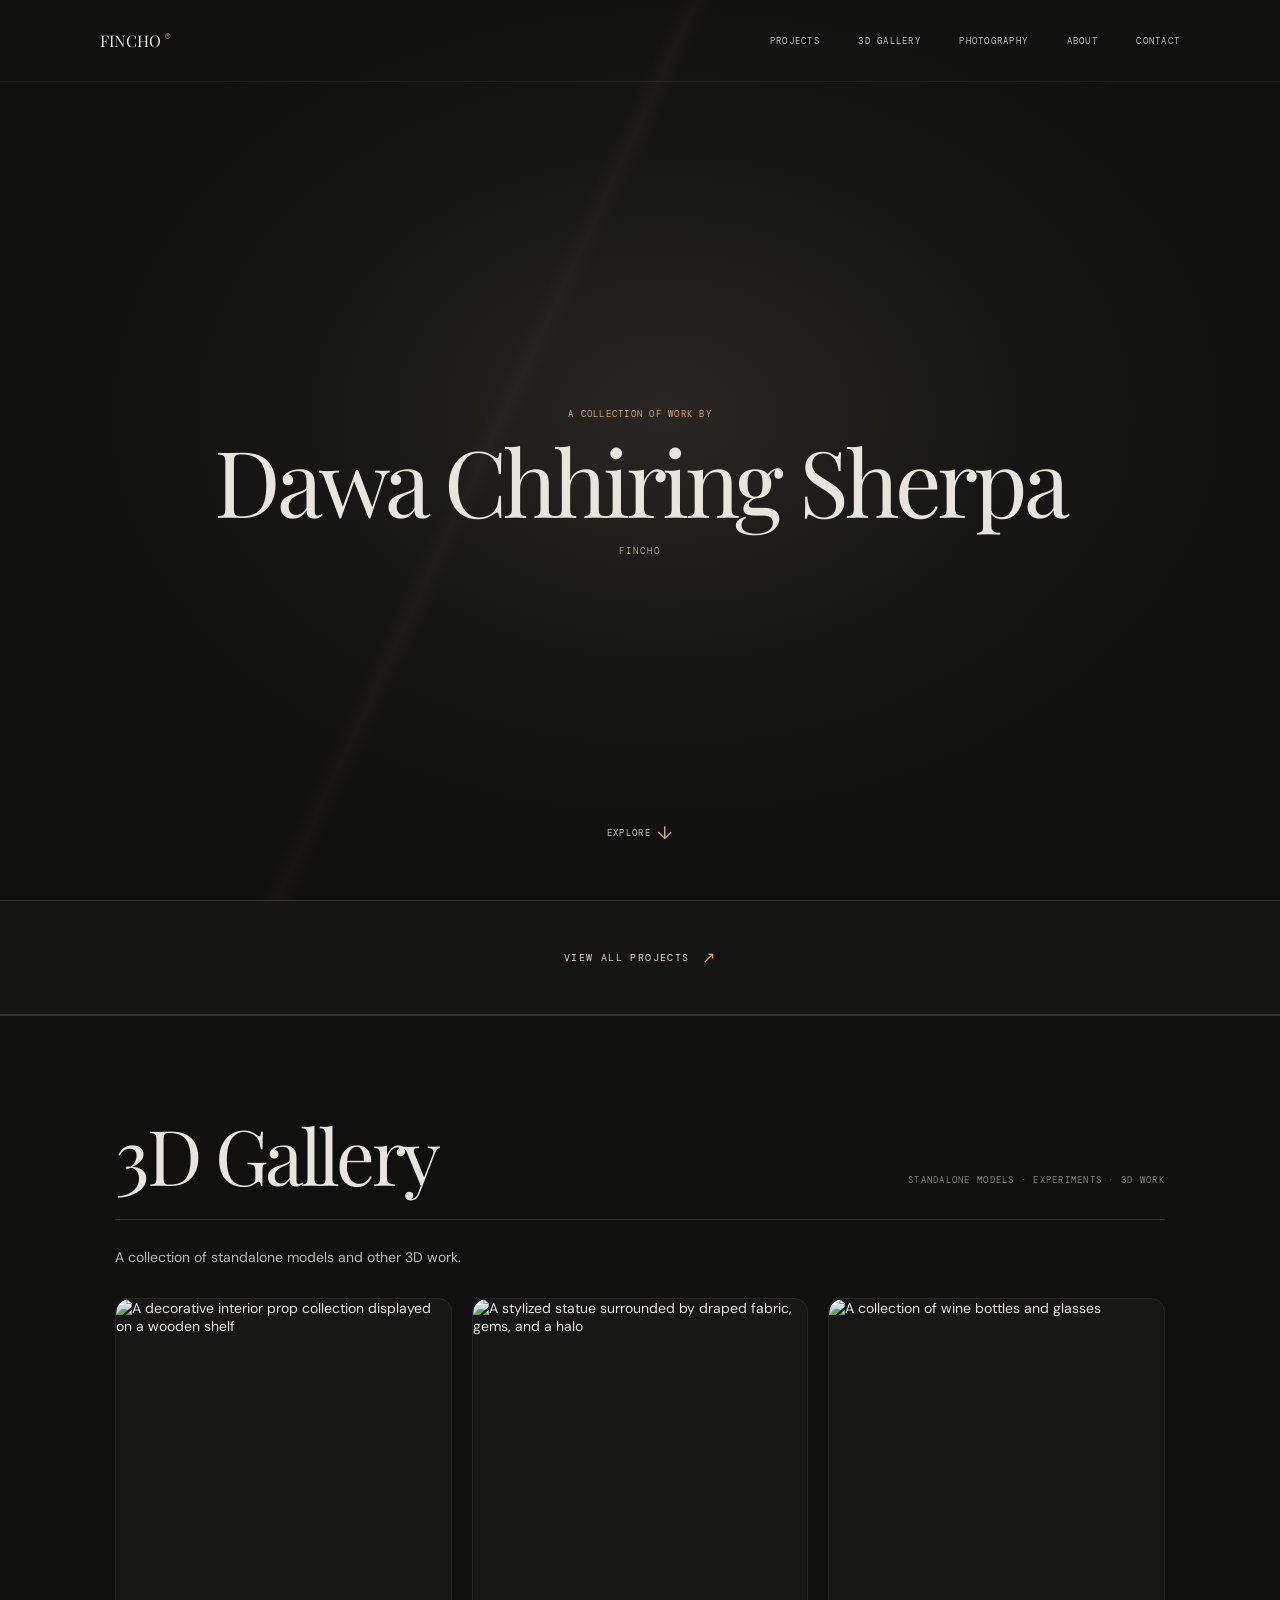
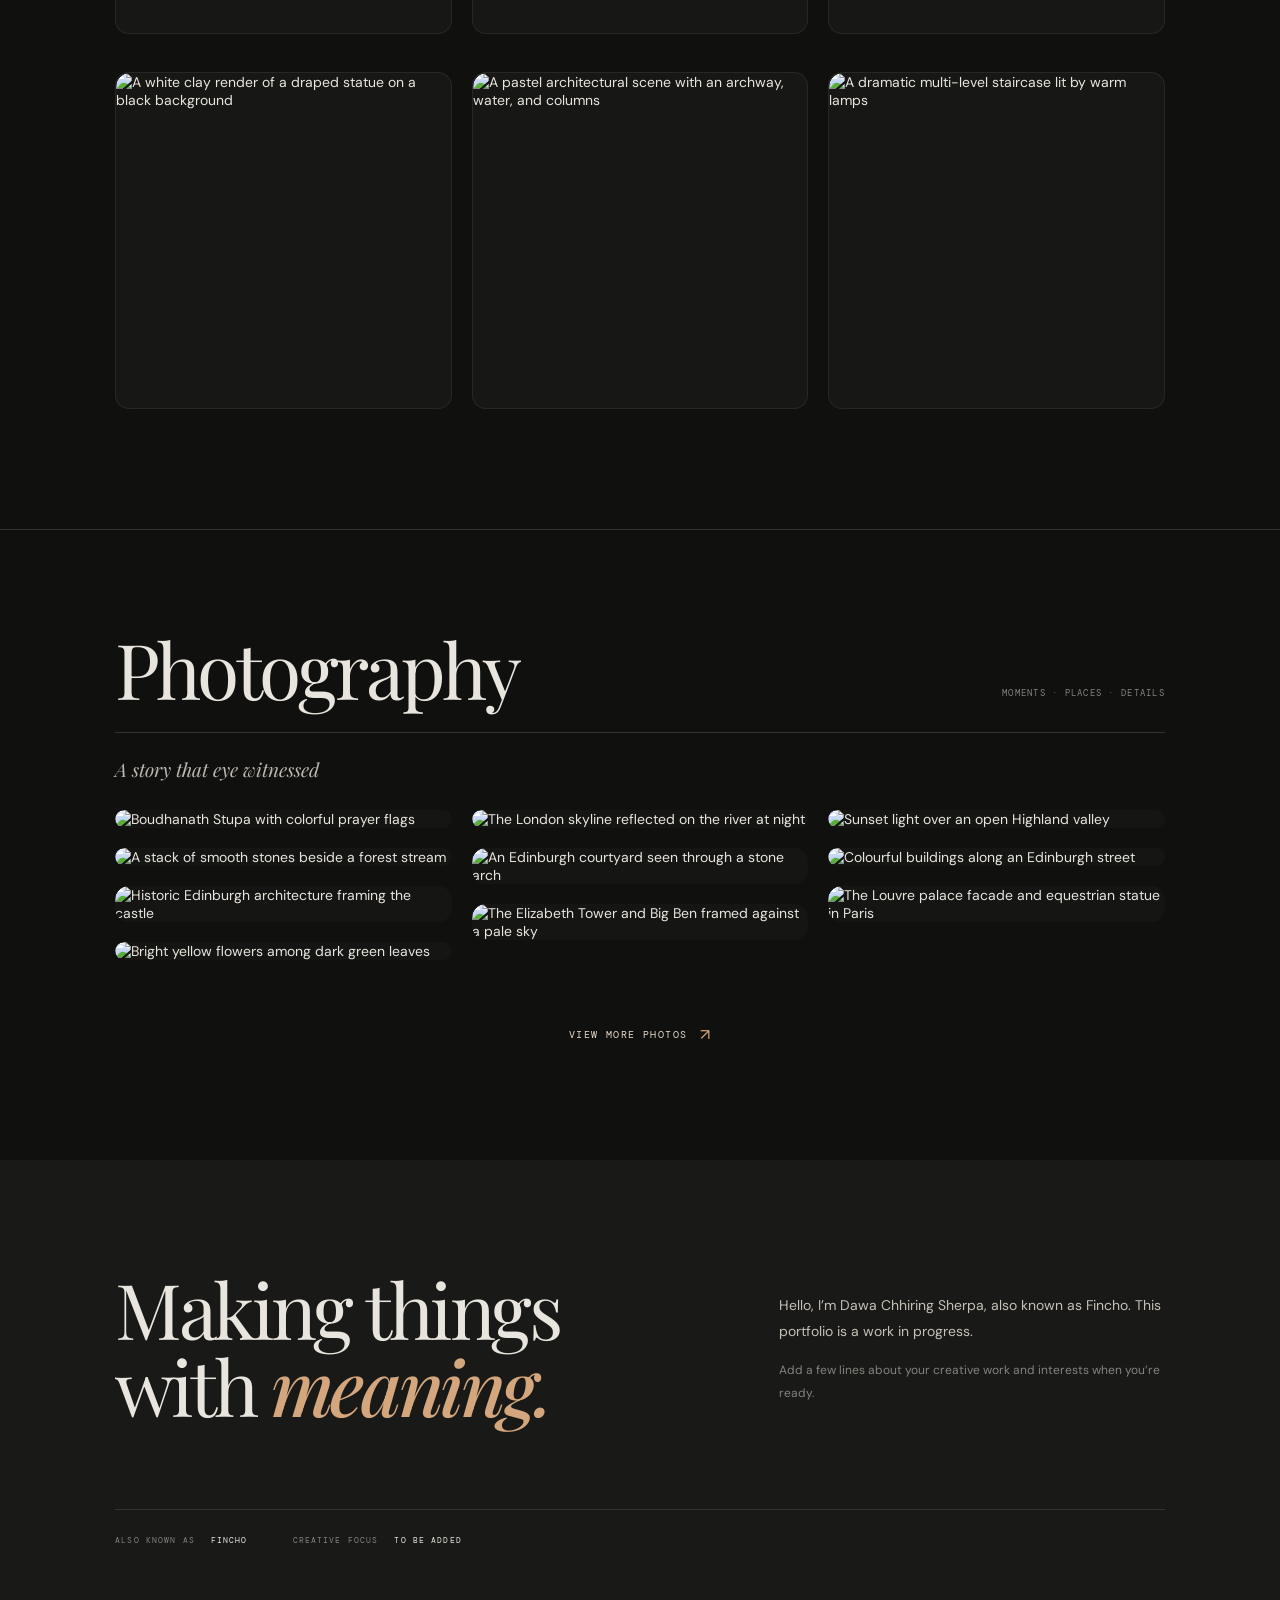
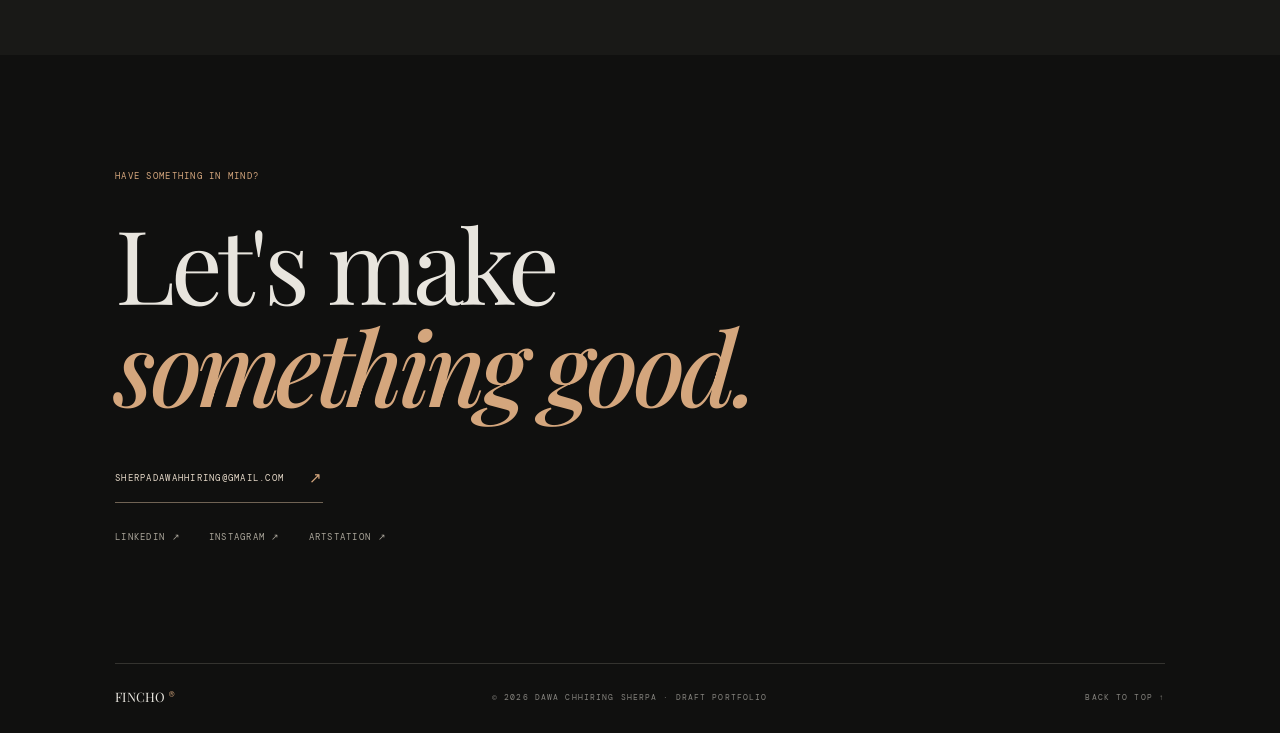
==== index.html @ 9ff3f9dc "Add Portfolio Website" ====
<!doctype html>
<html lang="en">
<head>
  <meta charset="utf-8">
  <meta name="viewport" content="width=device-width, initial-scale=1">
  <meta name="theme-color" content="#10100f">
  <meta name="description" content="Portfolio of Dawa Chhiring Sherpa, also known as Fincho.">
  <title>Dawa Chhiring Sherpa — Portfolio</title>
  <link rel="stylesheet" href="styles.css">
</head>
<body>
  <header class="site-header">
    <a class="wordmark" href="#top" aria-label="Fincho, home">FINCHO<span>®</span></a>
    <nav aria-label="Main navigation">
      <a href="more-projects.html">PROJECTS</a>
      <a href="#3d-gallery">3D GALLERY</a>
      <a href="#photography">PHOTOGRAPHY</a>
      <a href="#about">ABOUT</a>
      <a href="#contact">CONTACT</a>
    </nav>
    <button class="menu-toggle" aria-label="Open navigation" aria-expanded="false">MENU <span>＋</span></button>
  </header>

  <main id="top">
    <section class="hero" aria-labelledby="hero-title">
      <video class="hero-montage" muted autoplay playsinline preload="auto" aria-hidden="true" tabindex="-1"></video>
      <video class="hero-montage" muted autoplay playsinline preload="auto" aria-hidden="true" tabindex="-1"></video>
      <div class="hero-title-wrap">
        <p class="hero-overline">A COLLECTION OF WORK BY</p>
        <h1 id="hero-title">Dawa Chhiring Sherpa</h1>
        <p class="hero-name-note">FINCHO</p>
      </div>
      <div class="hero-foot">
        <a href="#3d-gallery" class="scroll-cue"><span>EXPLORE</span><b>↓</b></a>
      </div>
    </section>
<section class="more-projects-cta"><a href="more-projects.html">VIEW ALL PROJECTS <span>↗</span></a></section>
    <section class="gallery-section" id="3d-gallery" aria-labelledby="gallery-title">
      <div class="section-heading">
        <div><h2 id="gallery-title">3D Gallery</h2></div>
        <p class="section-note">STANDALONE MODELS · EXPERIMENTS · 3D WORK</p>
      </div>
      <p class="gallery-intro">A collection of standalone models and other 3D work.</p>
      <div class="gallery-grid" aria-label="3D gallery works">
        <figure class="gallery-piece"><div class="gallery-piece-image"><button class="media-zoom" data-full-image="media/3d-deco-set.png" data-image-alt="A decorative interior prop collection displayed on a wooden shelf" aria-label="View Deco Set image full screen"><img src="media/3d-deco-set.png" alt="A decorative interior prop collection displayed on a wooden shelf" loading="lazy" decoding="async"></button></div></figure>
        <figure class="gallery-piece"><div class="gallery-piece-image"><button class="media-zoom" data-full-image="media/3d-statue.png" data-image-alt="A stylized statue surrounded by draped fabric, gems, and a halo" aria-label="View Statue image full screen"><img src="media/3d-statue.png" alt="A stylized statue surrounded by draped fabric, gems, and a halo" loading="lazy" decoding="async"></button></div></figure>
        <figure class="gallery-piece"><div class="gallery-piece-image"><button class="media-zoom" data-full-image="media/3d-wine-bottle.png" data-image-alt="A collection of wine bottles and glasses" aria-label="View Wine Bottle image full screen"><img src="media/3d-wine-bottle.png" alt="A collection of wine bottles and glasses" loading="lazy" decoding="async"></button></div></figure>
        <figure class="gallery-piece"><div class="gallery-piece-image"><button class="media-zoom" data-full-image="media/3d-too-much-lag-occlusion.png" data-image-alt="A white clay render of a draped statue on a black background" aria-label="View Too Much Lag Occlusion image full screen"><img src="media/3d-too-much-lag-occlusion.png" alt="A white clay render of a draped statue on a black background" loading="lazy" decoding="async"></button></div></figure>
        <figure class="gallery-piece"><div class="gallery-piece-image"><button class="media-zoom" data-full-image="media/3d-the-void.png" data-image-alt="A pastel architectural scene with an archway, water, and columns" aria-label="View The Void image full screen"><img src="media/3d-the-void.png" alt="A pastel architectural scene with an archway, water, and columns" loading="lazy" decoding="async"></button></div></figure>
        <figure class="gallery-piece"><div class="gallery-piece-image"><button class="media-zoom" data-full-image="media/3d-stairs.png" data-image-alt="A dramatic multi-level staircase lit by warm lamps" aria-label="View Stairs image full screen"><img src="media/3d-stairs.png" alt="A dramatic multi-level staircase lit by warm lamps" loading="lazy" decoding="async"></button></div></figure>
      </div>
    </section>
    <section class="photography-section" id="photography" aria-labelledby="photography-title">
      <div class="section-heading">
        <div><h2 id="photography-title"><a class="photography-title-link" href="photography.html" aria-label="Open the full photography gallery">Photography</a></h2></div>
        <p class="section-note">MOMENTS · PLACES · DETAILS</p>
      </div>
      <p class="photography-intro">A story that eye witnessed</p>
      <div class="photography-grid" aria-label="Selected photographs">
        <figure class="photo-tile" hidden><button class="media-zoom" data-full-image="media/photo-flower.webp" data-image-alt="Bright yellow flowers among dark green leaves" aria-label="View photograph full screen"><img src="media/photo-flower.webp" alt="Bright yellow flowers among dark green leaves" loading="lazy" decoding="async"></button></figure>
        <figure class="photo-tile" hidden><button class="media-zoom" data-full-image="media/photo-london-eye.webp" data-image-alt="The London Eye seen from across the river on a cloudy day" aria-label="View photograph full screen"><img src="media/photo-london-eye.webp" alt="The London Eye seen from across the river on a cloudy day" loading="lazy" decoding="async"></button></figure>
        <figure class="photo-tile" hidden><button class="media-zoom" data-full-image="media/photo-cathedral.webp" data-image-alt="The tall vaulted interior of a Gothic cathedral" aria-label="View photograph full screen"><img src="media/photo-cathedral.webp" alt="The tall vaulted interior of a Gothic cathedral" loading="lazy" decoding="async"></button></figure>
        <figure class="photo-tile" hidden><button class="media-zoom" data-full-image="media/photo-city-at-night.webp" data-image-alt="The London skyline reflected on the river at night" aria-label="View photograph full screen"><img src="media/photo-city-at-night.webp" alt="The London skyline reflected on the river at night" loading="lazy" decoding="async"></button></figure>
        <figure class="photo-tile" hidden><button class="media-zoom" data-full-image="media/photo-highland-peak.webp" data-image-alt="A Highland mountain beneath a wide blue sky" aria-label="View photograph full screen"><img src="media/photo-highland-peak.webp" alt="A Highland mountain beneath a wide blue sky" loading="lazy" decoding="async"></button></figure>
        <figure class="photo-tile" hidden><button class="media-zoom" data-full-image="media/photo-highland-loch.webp" data-image-alt="A Highland loch and rolling hills seen through a window" aria-label="View photograph full screen"><img src="media/photo-highland-loch.webp" alt="A Highland loch and rolling hills seen through a window" loading="lazy" decoding="async"></button></figure>
        <figure class="photo-tile" hidden><button class="media-zoom" data-full-image="media/photo-highland-waterfall.webp" data-image-alt="A small waterfall running through a Highland landscape" aria-label="View photograph full screen"><img src="media/photo-highland-waterfall.webp" alt="A small waterfall running through a Highland landscape" loading="lazy" decoding="async"></button></figure>
        <figure class="photo-tile" hidden><button class="media-zoom" data-full-image="media/photo-highland-sunset.webp" data-image-alt="Golden evening light across a Highland valley" aria-label="View photograph full screen"><img src="media/photo-highland-sunset.webp" alt="Golden evening light across a Highland valley" loading="lazy" decoding="async"></button></figure>
        <figure class="photo-tile" hidden><button class="media-zoom" data-full-image="media/photo-train-window.webp" data-image-alt="A moving view from a train window" aria-label="View photograph full screen"><img src="media/photo-train-window.webp" alt="A moving view from a train window" loading="lazy" decoding="async"></button></figure>
        <figure class="photo-tile" hidden><button class="media-zoom" data-full-image="media/photo-highland-waterfall-02.webp" data-image-alt="A waterfall in the Scottish Highlands" aria-label="View photograph full screen"><img src="media/photo-highland-waterfall-02.webp" alt="A waterfall in the Scottish Highlands" loading="lazy" decoding="async"></button></figure>
        <figure class="photo-tile" hidden><button class="media-zoom" data-full-image="media/photo-highland-sunset-02.webp" data-image-alt="Sunset over the Scottish Highlands" aria-label="View photograph full screen"><img src="media/photo-highland-sunset-02.webp" alt="Sunset over the Scottish Highlands" loading="lazy" decoding="async"></button></figure>
        <figure class="photo-tile" hidden><button class="media-zoom" data-full-image="media/photo-edinburgh-street.webp" data-image-alt="Colourful buildings along an Edinburgh street" aria-label="View photograph full screen"><img src="media/photo-edinburgh-street.webp" alt="Colourful buildings along an Edinburgh street" loading="lazy" decoding="async"></button></figure>
        <figure class="photo-tile" hidden><button class="media-zoom" data-full-image="media/photo-highland-sheep.webp" data-image-alt="A sheep on a quiet Highland hillside" aria-label="View photograph full screen"><img src="media/photo-highland-sheep.webp" alt="A sheep on a quiet Highland hillside" loading="lazy" decoding="async"></button></figure>
        <figure class="photo-tile" hidden><button class="media-zoom" data-full-image="media/photo-highland-stream.webp" data-image-alt="A stream flowing through a Highland valley" aria-label="View photograph full screen"><img src="media/photo-highland-stream.webp" alt="A stream flowing through a Highland valley" loading="lazy" decoding="async"></button></figure>
        <figure class="photo-tile" hidden><button class="media-zoom" data-full-image="media/photo-edinburgh-old-town.webp" data-image-alt="Historic buildings on an Edinburgh street" aria-label="View photograph full screen"><img src="media/photo-edinburgh-old-town.webp" alt="Historic buildings on an Edinburgh street" loading="lazy" decoding="async"></button></figure>
        <figure class="photo-tile" hidden><button class="media-zoom" data-full-image="media/photo-highland-panorama-03.webp" data-image-alt="A wide Highland panorama with bright sky and golden hills" aria-label="View photograph full screen"><img src="media/photo-highland-panorama-03.webp" alt="A wide Highland panorama with bright sky and golden hills" loading="lazy" decoding="async"></button></figure>
        <figure class="photo-tile" hidden><button class="media-zoom" data-full-image="media/photo-highland-valley-mist.webp" data-image-alt="A misty valley in the Scottish Highlands" aria-label="View photograph full screen"><img src="media/photo-highland-valley-mist.webp" alt="A misty valley in the Scottish Highlands" loading="lazy" decoding="async"></button></figure>
        <figure class="photo-tile" hidden><button class="media-zoom" data-full-image="media/photo-highland-river.webp" data-image-alt="A Highland river winding through a rugged landscape" aria-label="View photograph full screen"><img src="media/photo-highland-river.webp" alt="A Highland river winding through a rugged landscape" loading="lazy" decoding="async"></button></figure>
        <figure class="photo-tile" hidden><button class="media-zoom" data-full-image="media/photo-edinburgh-castle-street.webp" data-image-alt="Historic Edinburgh architecture framing the castle" aria-label="View photograph full screen"><img src="media/photo-edinburgh-castle-street.webp" alt="Historic Edinburgh architecture framing the castle" loading="lazy" decoding="async"></button></figure>
        <figure class="photo-tile" hidden><button class="media-zoom" data-full-image="media/photo-train-window-02.webp" data-image-alt="A view of the landscape from a train window" aria-label="View photograph full screen"><img src="media/photo-train-window-02.webp" alt="A view of the landscape from a train window" loading="lazy" decoding="async"></button></figure>
        <figure class="photo-tile" hidden><button class="media-zoom" data-full-image="media/photo-highland-trail.webp" data-image-alt="A trail crossing the sunlit Highland hills" aria-label="View photograph full screen"><img src="media/photo-highland-trail.webp" alt="A trail crossing the sunlit Highland hills" loading="lazy" decoding="async"></button></figure>
        <figure class="photo-tile" hidden><button class="media-zoom" data-full-image="media/photo-old-man-of-storr.webp" data-image-alt="The Old Man of Storr rising above the Isle of Skye" aria-label="View photograph full screen"><img src="media/photo-old-man-of-storr.webp" alt="The Old Man of Storr rising above the Isle of Skye" loading="lazy" decoding="async"></button></figure>
        <figure class="photo-tile" hidden><button class="media-zoom" data-full-image="media/photo-evening-loch.webp" data-image-alt="A calm loch at blue hour" aria-label="View photograph full screen"><img src="media/photo-evening-loch.webp" alt="A calm loch at blue hour" loading="lazy" decoding="async"></button></figure>
        <figure class="photo-tile" hidden><button class="media-zoom" data-full-image="media/photo-highland-sunset-03.webp" data-image-alt="Sunset light over an open Highland valley" aria-label="View photograph full screen"><img src="media/photo-highland-sunset-03.webp" alt="Sunset light over an open Highland valley" loading="lazy" decoding="async"></button></figure>
        <figure class="photo-tile" hidden><button class="media-zoom" data-full-image="media/photo-edinburgh-arch.webp" data-image-alt="An Edinburgh courtyard seen through a stone arch" aria-label="View photograph full screen"><img src="media/photo-edinburgh-arch.webp" alt="An Edinburgh courtyard seen through a stone arch" loading="lazy" decoding="async"></button></figure>
        <figure class="photo-tile" hidden><button class="media-zoom" data-full-image="media/photo-ferry-window.webp" data-image-alt="Sea and distant islands seen from a ferry" aria-label="View photograph full screen"><img src="media/photo-ferry-window.webp" alt="Sea and distant islands seen from a ferry" loading="lazy" decoding="async"></button></figure>
        <figure class="photo-tile" hidden><button class="media-zoom" data-full-image="media/photo-stacked-stones.webp" data-image-alt="A stack of smooth stones beside a forest stream" aria-label="View photograph full screen"><img src="media/photo-stacked-stones.webp" alt="A stack of smooth stones beside a forest stream" loading="lazy" decoding="async"></button></figure>
        <figure class="photo-tile" hidden><button class="media-zoom" data-full-image="media/photo-forest-stream.webp" data-image-alt="A rocky stream flowing below a deep green forest" aria-label="View photograph full screen"><img src="media/photo-forest-stream.webp" alt="A rocky stream flowing below a deep green forest" loading="lazy" decoding="async"></button></figure>
        <figure class="photo-tile" hidden><button class="media-zoom" data-full-image="media/photo-traditional-puppets.webp" data-image-alt="Traditional red puppets displayed in a market" aria-label="View photograph full screen"><img src="media/photo-traditional-puppets.webp" alt="Traditional red puppets displayed in a market" loading="lazy" decoding="async"></button></figure>
        <figure class="photo-tile" hidden><button class="media-zoom" data-full-image="media/photo-prayer-flags.webp" data-image-alt="Colourful prayer flags crossing a bright mountain sky" aria-label="View photograph full screen"><img src="media/photo-prayer-flags.webp" alt="Colourful prayer flags crossing a bright mountain sky" loading="lazy" decoding="async"></button></figure>
        <figure class="photo-tile" hidden><button class="media-zoom" data-full-image="media/photo-prayer-flags-sunset.webp" data-image-alt="Prayer flags silhouetted against the golden sunset" aria-label="View photograph full screen"><img src="media/photo-prayer-flags-sunset.webp" alt="Prayer flags silhouetted against the golden sunset" loading="lazy" decoding="async"></button></figure>
        
        <figure class="photo-tile" hidden><button class="media-zoom" data-full-image="media/photo-highland-lake-causeway.webp" data-image-alt="A rocky path crossing a Highland lake beneath drifting clouds" aria-label="View photograph full screen"><img src="media/photo-highland-lake-causeway.webp" alt="A rocky path crossing a Highland lake beneath drifting clouds" loading="lazy" decoding="async"></button></figure>
        <figure class="photo-tile" hidden><button class="media-zoom" data-full-image="media/photo-highland-lake-clouds.webp" data-image-alt="A quiet mountain lake beneath low cloud" aria-label="View photograph full screen"><img src="media/photo-highland-lake-clouds.webp" alt="A quiet mountain lake beneath low cloud" loading="lazy" decoding="async"></button></figure>
        <figure class="photo-tile" hidden><button class="media-zoom" data-full-image="media/photo-highland-trail-mist.webp" data-image-alt="A narrow trail climbing through a misty Highland mountain" aria-label="View photograph full screen"><img src="media/photo-highland-trail-mist.webp" alt="A narrow trail climbing through a misty Highland mountain" loading="lazy" decoding="async"></button></figure>
        <figure class="photo-tile" hidden><button class="media-zoom" data-full-image="media/photo-highland-lake-green-hills.webp" data-image-alt="Green mountains and a small lake under broken clouds" aria-label="View photograph full screen"><img src="media/photo-highland-lake-green-hills.webp" alt="Green mountains and a small lake under broken clouds" loading="lazy" decoding="async"></button></figure>
        <figure class="photo-tile" hidden><button class="media-zoom" data-full-image="media/photo-woodland-stream.webp" data-image-alt="A woodland stream winding between rocks and trees" aria-label="View photograph full screen"><img src="media/photo-woodland-stream.webp" alt="A woodland stream winding between rocks and trees" loading="lazy" decoding="async"></button></figure>
        <figure class="photo-tile" hidden><button class="media-zoom" data-full-image="media/photo-highland-lochs-overcast.webp" data-image-alt="Highland lochs set among green mountains beneath an overcast sky" aria-label="View photograph full screen"><img src="media/photo-highland-lochs-overcast.webp" alt="Highland lochs set among green mountains beneath an overcast sky" loading="lazy" decoding="async"></button></figure>
        <figure class="photo-tile" hidden><button class="media-zoom" data-full-image="media/photo-big-ben.webp" data-image-alt="The Elizabeth Tower and Big Ben framed against a pale sky" aria-label="View photograph full screen"><img src="media/photo-big-ben.webp" alt="The Elizabeth Tower and Big Ben framed against a pale sky" loading="lazy" decoding="async"></button></figure>
        <figure class="photo-tile" hidden><button class="media-zoom" data-full-image="media/photo-seaside-building.webp" data-image-alt="A white seaside building overlooking the blue water" aria-label="View photograph full screen"><img src="media/photo-seaside-building.webp" alt="A white seaside building overlooking the blue water" loading="lazy" decoding="async"></button></figure>
        <figure class="photo-tile" hidden><button class="media-zoom" data-full-image="media/photo-mediterranean-coast.webp" data-image-alt="Mediterranean homes and palm trees beside the sea" aria-label="View photograph full screen"><img src="media/photo-mediterranean-coast.webp" alt="Mediterranean homes and palm trees beside the sea" loading="lazy" decoding="async"></button></figure>
        <figure class="photo-tile" hidden><button class="media-zoom" data-full-image="media/photo-coastal-lighthouse.webp" data-image-alt="A small lighthouse at the end of a rocky coastal breakwater" aria-label="View photograph full screen"><img src="media/photo-coastal-lighthouse.webp" alt="A small lighthouse at the end of a rocky coastal breakwater" loading="lazy" decoding="async"></button></figure>
        <figure class="photo-tile" hidden><button class="media-zoom" data-full-image="media/photo-hot-air-balloon-cappadocia.webp" data-image-alt="A hot air balloon floating above Cappadocia at dawn" aria-label="View photograph full screen"><img src="media/photo-hot-air-balloon-cappadocia.webp" alt="A hot air balloon floating above Cappadocia at dawn" loading="lazy" decoding="async"></button></figure>
        <figure class="photo-tile" hidden><button class="media-zoom" data-full-image="media/photo-hot-air-balloon-clouds.webp" data-image-alt="A hot air balloon suspended among low clouds" aria-label="View photograph full screen"><img src="media/photo-hot-air-balloon-clouds.webp" alt="A hot air balloon suspended among low clouds" loading="lazy" decoding="async"></button></figure>
        <figure class="photo-tile" hidden><button class="media-zoom" data-full-image="media/photo-woodland-waterfall.webp" data-image-alt="A waterfall tucked into a green woodland valley" aria-label="View photograph full screen"><img src="media/photo-woodland-waterfall.webp" alt="A waterfall tucked into a green woodland valley" loading="lazy" decoding="async"></button></figure>        <figure class="photo-tile" hidden><button class="media-zoom" data-full-image="media/photo-cappadocia-balloons.webp" data-image-alt="Hot air balloons floating over Cappadocia beneath a hazy sky" aria-label="View photograph full screen"><img src="media/photo-cappadocia-balloons.webp" alt="Hot air balloons floating over Cappadocia beneath a hazy sky" loading="lazy" decoding="async"></button></figure>
        <figure class="photo-tile" hidden><button class="media-zoom" data-full-image="media/photo-mountain-lake-clouds.webp" data-image-alt="A mountain lake and green slopes beneath low clouds" aria-label="View photograph full screen"><img src="media/photo-mountain-lake-clouds.webp" alt="A mountain lake and green slopes beneath low clouds" loading="lazy" decoding="async"></button></figure>
        <figure class="photo-tile" hidden><button class="media-zoom" data-full-image="media/photo-park-bridge.webp" data-image-alt="A stone bridge crossing a stream in a sunlit park" aria-label="View photograph full screen"><img src="media/photo-park-bridge.webp" alt="A stone bridge crossing a stream in a sunlit park" loading="lazy" decoding="async"></button></figure>
        <figure class="photo-tile" hidden><button class="media-zoom" data-full-image="media/photo-eiffel-through-branches.webp" data-image-alt="The Eiffel Tower seen through bare tree branches" aria-label="View photograph full screen"><img src="media/photo-eiffel-through-branches.webp" alt="The Eiffel Tower seen through bare tree branches" loading="lazy" decoding="async"></button></figure>
        <figure class="photo-tile" hidden><button class="media-zoom" data-full-image="media/photo-louvre-facade.webp" data-image-alt="The Louvre palace facade and equestrian statue in Paris" aria-label="View photograph full screen"><img src="media/photo-louvre-facade.webp" alt="The Louvre palace facade and equestrian statue in Paris" loading="lazy" decoding="async"></button></figure>
        <figure class="photo-tile" hidden><button class="media-zoom" data-full-image="media/photo-louvre-pyramid.webp" data-image-alt="The glass pyramid in the Louvre courtyard" aria-label="View photograph full screen"><img src="media/photo-louvre-pyramid.webp" alt="The glass pyramid in the Louvre courtyard" loading="lazy" decoding="async"></button></figure>
        <figure class="photo-tile" hidden><button class="media-zoom" data-full-image="media/photo-york-minster-evening.webp" data-image-alt="York Minster illuminated at dusk on a city street" aria-label="View photograph full screen"><img src="media/photo-york-minster-evening.webp" alt="York Minster illuminated at dusk on a city street" loading="lazy" decoding="async"></button></figure>
        <figure class="photo-tile" hidden><button class="media-zoom" data-full-image="media/photo-temple-spire.webp" data-image-alt="An ornate stone temple spire against a bright sky" aria-label="View photograph full screen"><img src="media/photo-temple-spire.webp" alt="An ornate stone temple spire against a bright sky" loading="lazy" decoding="async"></button></figure>
        <figure class="photo-tile" hidden><button class="media-zoom" data-full-image="media/photo-boudhanath-stupa.webp" data-image-alt="Boudhanath Stupa with colorful prayer flags" aria-label="View photograph full screen"><img src="media/photo-boudhanath-stupa.webp" alt="Boudhanath Stupa with colorful prayer flags" loading="lazy" decoding="async"></button></figure>
        <figure class="photo-tile" hidden><button class="media-zoom" data-full-image="media/photo-forest-canopy.webp" data-image-alt="Looking up through a canopy of tall forest trees" aria-label="View photograph full screen"><img src="media/photo-forest-canopy.webp" alt="Looking up through a canopy of tall forest trees" loading="lazy" decoding="async"></button></figure>
</div>
      <div class="photography-more"><a href="photography.html">VIEW MORE PHOTOS <span>↗</span></a></div>
    </section>
    <section class="about-section" id="about">
      <div class="about-copy"><h2>Making things<br>with <em>meaning.</em></h2><div><p>Hello, I’m Dawa Chhiring Sherpa, also known as Fincho. This portfolio is a work in progress.</p><p class="replace-note">Add a few lines about your creative work and interests when you’re ready.</p></div></div>
      <div class="about-bottom"><span>ALSO KNOWN AS <b>FINCHO</b></span><span>CREATIVE FOCUS <b>TO BE ADDED</b></span></div>
    </section>
  </main>

  <footer id="contact">
    <p class="eyebrow">HAVE SOMETHING IN MIND?</p>
    <h2>Let's make<br><em>something good.</em></h2>
    <a class="email-link" href="mailto:sherpadawahhiring@gmail.com">SHERPADAWAHHIRING@GMAIL.COM <span>↗</span></a>
    <div class="social-links" aria-label="Social profiles">
      <a href="https://www.linkedin.com/in/dawa-chhiring-sherpa" target="_blank" rel="noopener noreferrer">LINKEDIN ↗</a>
      <a href="https://www.instagram.com/_oiiiiiiii_iiii/" target="_blank" rel="noopener noreferrer">INSTAGRAM ↗</a>
      <a href="https://finchotarke5.artstation.com/" target="_blank" rel="noopener noreferrer">ARTSTATION ↗</a>
    </div>
    <div class="footer-bottom"><a href="#top" class="wordmark">FINCHO<span>®</span></a><span>© 2026 DAWA CHHIRING SHERPA · DRAFT PORTFOLIO</span><a href="#top">BACK TO TOP ↑</a></div>
  </footer>

  <dialog class="project-dialog" aria-labelledby="dialog-title">
    <div class="project-background-anchor" aria-hidden="true"></div>
    <div class="project-content">
    <button class="dialog-close" aria-label="Close project details">×</button>
    <p class="eyebrow" id="dialog-kind">FEATURED PROJECT · ENVIRONMENT DESIGN</p>
    <h2 id="dialog-title">Project title</h2>
    <section class="project-detail" data-project-detail="arctic">
    <p class="dialog-copy">Created from the brief “An Ice Day For It,” Arctic Shelter tells a story through environment design. I explored new techniques, including world-aligned textures, Substrate snow, and fog cards, to shape its atmosphere.</p>
    <div class="project-video project-video-stack"><p class="eyebrow">PROJECT FILM</p>
      <figure><div class="project-video-preview"><video preload="metadata" playsinline tabindex="0" aria-label="Arctic Shelter project film" poster="media/arctic-shelter-final.webp"><source src="media/arctic-shelter-final.mp4" type="video/mp4">Your browser does not support this video.</video><button class="project-video-toggle" type="button" aria-label="Play video" aria-pressed="false"><span class="thumb-video-symbol" aria-hidden="true">▶</span></button><div class="video-navigation"><input class="video-seek" type="range" min="0" max="0" step="0.1" value="0" aria-label="Seek through video"><span class="video-time">0:00 / 0:00</span><button class="video-mute-toggle" type="button" aria-label="Mute video" aria-pressed="false"><svg aria-hidden="true" viewBox="0 0 24 24"><path d="M4 9v6h4l5 4V5L8 9H4z"/><path class="sound-waves" d="M16 9a5 5 0 0 0 0 6m2-9a9 9 0 0 0 0 12"/></svg></button><input class="video-volume" type="range" min="0" max="1" step="0.05" value="1" aria-label="Volume"><button class="video-fullscreen-toggle" type="button" aria-label="View video full screen">⛶</button></div></div></figure>
      <figure><div class="project-video-preview"><video preload="metadata" playsinline tabindex="0" aria-label="Arctic Shelter second project film"><source src="media/arctic-shelter-shot-02.mp4" type="video/mp4">Your browser does not support this video.</video><button class="project-video-toggle" type="button" aria-label="Play video" aria-pressed="false"><span class="thumb-video-symbol" aria-hidden="true">▶</span></button><div class="video-navigation"><input class="video-seek" type="range" min="0" max="0" step="0.1" value="0" aria-label="Seek through video"><span class="video-time">0:00 / 0:00</span><button class="video-mute-toggle" type="button" aria-label="Mute video" aria-pressed="false"><svg aria-hidden="true" viewBox="0 0 24 24"><path d="M4 9v6h4l5 4V5L8 9H4z"/><path class="sound-waves" d="M16 9a5 5 0 0 0 0 6m2-9a9 9 0 0 0 0 12"/></svg></button><input class="video-volume" type="range" min="0" max="1" step="0.05" value="1" aria-label="Volume"><button class="video-fullscreen-toggle" type="button" aria-label="View video full screen">⛶</button></div></div></figure>
    </div>
    <div class="project-breakdown"><p class="eyebrow">GALLERY</p><div class="breakdown-grid breakdown-grid--three">
      <figure><button class="media-zoom" data-full-image="media/arctic-shelter-final.webp" data-image-alt="Wide final view of the Arctic Shelter environment" aria-label="View Arctic Shelter final render larger"><img src="media/arctic-shelter-final.webp" alt="Wide final view of the Arctic Shelter environment"></button></figure>
      <figure><button class="media-zoom" data-full-image="media/arctic-shelter-breakdown-01.webp" data-image-alt="Arctic Shelter environment view with a figure overlooking the snow" aria-label="View Arctic Shelter environment view one larger"><img src="media/arctic-shelter-breakdown-01.webp" alt="Arctic Shelter environment view with a figure overlooking the snow"></button></figure>
      <figure><button class="media-zoom" data-full-image="media/arctic-shelter-breakdown-02.webp" data-image-alt="Arctic Shelter interior with a makeshift bed and glowing light" aria-label="View Arctic Shelter environment view two larger"><img src="media/arctic-shelter-breakdown-02.webp" alt="Arctic Shelter interior with a makeshift bed and glowing light"></button></figure>
    </div></div>
    <a class="artstation-link" href="https://www.artstation.com/artwork/989GRy" target="_blank" rel="noopener noreferrer">VIEW ARCTIC SHELTER ON ARTSTATION ↗</a>
    </section>
    <section class="project-detail" data-project-detail="echoes" hidden>
      <p class="dialog-copy">Created for my master’s final project at the University of Hertfordshire, this scene imagines a future city inspired by the atmosphere of <em>Altered Carbon</em>.</p>
      <div class="project-video project-video-stack"><p class="eyebrow">SCENE FILMS</p>
        <figure><div class="project-video-preview project-video-preview--soft"><video preload="metadata" playsinline tabindex="0" aria-label="Echoes of Tomorrow video"><source src="media/echoes-altered-carbon-shot-01.mp4" type="video/mp4">Your browser does not support this video.</video><button class="project-video-toggle" type="button" aria-label="Play video" aria-pressed="false"><span class="thumb-video-symbol" aria-hidden="true">▶</span></button><div class="video-navigation"><input class="video-seek" type="range" min="0" max="0" step="0.1" value="0" aria-label="Seek through video"><span class="video-time">0:00 / 0:00</span><button class="video-mute-toggle" type="button" aria-label="Mute video" aria-pressed="false"><svg aria-hidden="true" viewBox="0 0 24 24"><path d="M4 9v6h4l5 4V5L8 9H4z"/><path class="sound-waves" d="M16 9a5 5 0 0 1 0 6m2-9a9 9 0 0 1 0 12"/></svg></button><input class="video-volume" type="range" min="0" max="1" step="0.05" value="1" aria-label="Volume"><button class="video-fullscreen-toggle" type="button" aria-label="View video full screen">⛶</button></div></div></figure>
        <figure><div class="project-video-preview project-video-preview--soft"><video preload="metadata" playsinline tabindex="0" aria-label="Echoes of Tomorrow video"><source src="media/echoes-alleyway-shot-02.mp4" type="video/mp4">Your browser does not support this video.</video><button class="project-video-toggle" type="button" aria-label="Play video" aria-pressed="false"><span class="thumb-video-symbol" aria-hidden="true">▶</span></button><div class="video-navigation"><input class="video-seek" type="range" min="0" max="0" step="0.1" value="0" aria-label="Seek through video"><span class="video-time">0:00 / 0:00</span><button class="video-mute-toggle" type="button" aria-label="Mute video" aria-pressed="false"><svg aria-hidden="true" viewBox="0 0 24 24"><path d="M4 9v6h4l5 4V5L8 9H4z"/><path class="sound-waves" d="M16 9a5 5 0 0 1 0 6m2-9a9 9 0 0 1 0 12"/></svg></button><input class="video-volume" type="range" min="0" max="1" step="0.05" value="1" aria-label="Volume"><button class="video-fullscreen-toggle" type="button" aria-label="View video full screen">⛶</button></div></div></figure>
        <figure><div class="project-video-preview project-video-preview--soft"><video preload="metadata" playsinline tabindex="0" aria-label="Echoes of Tomorrow video" data-thumbnail-time="5"><source src="media/echoes-alleyway-shot-01.mp4" type="video/mp4">Your browser does not support this video.</video><button class="project-video-toggle" type="button" aria-label="Play video" aria-pressed="false"><span class="thumb-video-symbol" aria-hidden="true">▶</span></button><div class="video-navigation"><input class="video-seek" type="range" min="0" max="0" step="0.1" value="0" aria-label="Seek through video"><span class="video-time">0:00 / 0:00</span><button class="video-mute-toggle" type="button" aria-label="Mute video" aria-pressed="false"><svg aria-hidden="true" viewBox="0 0 24 24"><path d="M4 9v6h4l5 4V5L8 9H4z"/><path class="sound-waves" d="M16 9a5 5 0 0 1 0 6m2-9a9 9 0 0 1 0 12"/></svg></button><input class="video-volume" type="range" min="0" max="1" step="0.05" value="1" aria-label="Volume"><button class="video-fullscreen-toggle" type="button" aria-label="View video full screen">⛶</button></div></div></figure>
        <figure><div class="project-video-preview project-video-preview--soft"><video preload="metadata" playsinline tabindex="0" aria-label="Echoes of Tomorrow video"><source src="media/echoes-alleyway-shot-03.mp4" type="video/mp4">Your browser does not support this video.</video><button class="project-video-toggle" type="button" aria-label="Play video" aria-pressed="false"><span class="thumb-video-symbol" aria-hidden="true">▶</span></button><div class="video-navigation"><input class="video-seek" type="range" min="0" max="0" step="0.1" value="0" aria-label="Seek through video"><span class="video-time">0:00 / 0:00</span><button class="video-mute-toggle" type="button" aria-label="Mute video" aria-pressed="false"><svg aria-hidden="true" viewBox="0 0 24 24"><path d="M4 9v6h4l5 4V5L8 9H4z"/><path class="sound-waves" d="M16 9a5 5 0 0 1 0 6m2-9a9 9 0 0 1 0 12"/></svg></button><input class="video-volume" type="range" min="0" max="1" step="0.05" value="1" aria-label="Volume"><button class="video-fullscreen-toggle" type="button" aria-label="View video full screen">⛶</button></div></div></figure>
      </div>
      <div class="project-breakdown"><p class="eyebrow">PROJECT IMAGE</p><figure class="echoes-image"><button class="media-zoom" data-full-image="media/echoes-of-tomorrow-background.jpg" data-image-alt="Neon-lit futuristic cityscape from Echoes of Tomorrow" aria-label="View Echoes of Tomorrow city image larger"><img src="media/echoes-of-tomorrow-background.jpg" alt="Neon-lit futuristic cityscape from Echoes of Tomorrow"></button></figure></div>
      <a class="artstation-link" href="https://www.artstation.com/artwork/2BLxPK" target="_blank" rel="noopener noreferrer">VIEW ECHOES OF TOMORROW ON ARTSTATION ↗</a>
    </section>
    <section class="project-detail" data-project-detail="shrine" hidden>
      <p class="dialog-copy">A 3D environment created in Autodesk Maya, inspired by a favorite artwork from Junling Film Concept Class. Thank you to Junling for the beautiful work and inspiration behind this piece.</p>
      <div class="project-breakdown shrine-image"><p class="eyebrow">PROJECT IMAGES</p><figure><button class="media-zoom" data-full-image="media/the-shrine.jpg" data-image-alt="A warmly lit shrine and surrounding buildings reflected in water at night" aria-label="View Shrine image larger"><img src="media/the-shrine.jpg" alt="A warmly lit shrine and surrounding buildings reflected in water at night"></button></figure><figure><button class="media-zoom" data-full-image="media/shrine-detail-01.webp" data-image-alt="A detailed render of the shrine environment at night" aria-label="View shrine render full screen"><img src="media/shrine-detail-01.webp" alt="A detailed render of the shrine environment at night" loading="lazy" decoding="async"></button></figure><figure><button class="media-zoom" data-full-image="media/shrine-detail-02.jpg" data-image-alt="A wide view of the shrine environment at night" aria-label="View shrine environment image full screen"><img src="media/shrine-detail-02.jpg" alt="A wide view of the shrine environment at night" loading="lazy" decoding="async"></button></figure></div>
      <a class="artstation-link" href="https://www.artstation.com/artwork/8wnGyG" target="_blank" rel="noopener noreferrer">VIEW THE SHRINE ON ARTSTATION ↗</a>
    </section>
    <section class="project-detail" data-project-detail="mountain" hidden>
      <p class="dialog-copy">Inspired by the scenery along Nepal’s Manaslu Circuit, this environment was my first project in Unreal Engine. I modeled the scene in Autodesk Maya and created its textures in Substance 3D Painter, with plenty more still to learn.</p>
      <div class="project-video project-video-stack"><p class="eyebrow">PROJECT FILM</p>
        <figure><div class="project-video-preview"><video preload="metadata" playsinline tabindex="0" aria-label="Under the Mountain project film" poster="media/under-the-mountain.webp"><source src="media/under-the-mountain.mp4" type="video/mp4">Your browser does not support this video.</video><button class="project-video-toggle" type="button" aria-label="Play video" aria-pressed="false"><span class="thumb-video-symbol" aria-hidden="true">▶</span></button><div class="video-navigation"><input class="video-seek" type="range" min="0" max="0" step="0.1" value="0" aria-label="Seek through video"><span class="video-time">0:00 / 0:00</span><button class="video-mute-toggle" type="button" aria-label="Mute video" aria-pressed="false"><svg aria-hidden="true" viewBox="0 0 24 24"><path d="M4 9v6h4l5 4V5L8 9H4z"/><path class="sound-waves" d="M16 9a5 5 0 0 0 0 6m2-9a9 9 0 0 0 0 12"/></svg></button><input class="video-volume" type="range" min="0" max="1" step="0.05" value="1" aria-label="Volume"><button class="video-fullscreen-toggle" type="button" aria-label="View video full screen">⛶</button></div></div></figure>
      </div>
      <div class="project-breakdown shrine-image"><p class="eyebrow">PROJECT IMAGE</p><figure><button class="media-zoom" data-full-image="media/under-the-mountain.webp" data-image-alt="A snow-covered Himalayan mountain above a small shrine and wooded trail" aria-label="View Under the Mountain image full screen"><img src="media/under-the-mountain.webp" alt="A snow-covered Himalayan mountain above a small shrine and wooded trail" loading="lazy" decoding="async"></button></figure></div>
      <a class="artstation-link" href="https://www.artstation.com/artwork/nEGk5E" target="_blank" rel="noopener noreferrer">VIEW UNDER THE MOUNTAIN ON ARTSTATION ↗</a>
    </section>
    </div>
  </dialog>
  <dialog class="image-lightbox" aria-label="Expanded project image"><button class="lightbox-close" aria-label="Close expanded image">×</button><button class="lightbox-arrow lightbox-prev" type="button" aria-label="Previous image">←</button><img id="lightbox-image" src="" alt=""><button class="lightbox-arrow lightbox-next" type="button" aria-label="Next image">→</button></dialog>
  <script src="script.js"></script>
</body>
</html>
---- styles.css ----
@import url('https://fonts.googleapis.com/css2?family=DM+Mono:wght@400;500&family=DM+Sans:wght@400;500;600;700&family=Playfair+Display:ital,wght@0,500;0,600;1,500;1,600&display=swap');
:root{--bg:#10100f;--paper:#e8e5de;--muted:#85837e;--line:#34332f;--accent:#d4a67d;--mono:'DM Mono',monospace;--sans:'DM Sans',sans-serif;--serif:'Playfair Display',Georgia,serif}
*{box-sizing:border-box}html{scroll-behavior:smooth;scroll-padding-top:100px}body{margin:0;background:var(--bg);color:var(--paper);font-family:var(--sans);font-size:14px}a{color:inherit;text-decoration:none}button{font:inherit;color:inherit}.site-header{height:82px;padding:0 7.8%;display:flex;align-items:center;justify-content:space-between;border-bottom:1px solid rgba(255,255,255,.06);position:absolute;inset:0 0 auto;z-index:5}.wordmark{font-family:var(--serif);font-size:16px;letter-spacing:.02em}.wordmark span{font:9px var(--mono);vertical-align:top;margin-left:3px;color:var(--accent)}nav{display:flex;gap:clamp(18px,3vw,46px);align-items:center}nav a,.menu-toggle,.eyebrow,.hero-kicker,.hero-overline,.scroll-cue,.section-note,.art-label,.card-caption small,.about-bottom,.email-link,.footer-bottom{font-family:var(--mono);font-size:9px;letter-spacing:.14em}.site-header nav a{color:#c2c0ba;transition:color .2s}.site-header nav a:hover,.footer-bottom a:hover{color:var(--accent)}.menu-toggle{display:none;background:none;border:0}.hero{min-height:690px;height:100svh;max-height:1000px;position:relative;display:flex;flex-direction:column;justify-content:center;padding:110px 12% 55px;overflow:hidden;background:radial-gradient(ellipse at 52% 46%,#292723 0%,#181816 31%,#10100f 70%)}.hero:before{content:'';position:absolute;inset:0;background:linear-gradient(115deg,transparent 40%,rgba(211,169,130,.035) 41%,transparent 42%),linear-gradient(0deg,rgba(16,16,15,.1),transparent 55%);pointer-events:none}.hero-kicker,.hero-foot{display:flex;justify-content:space-between;position:relative;z-index:1;color:#a4a19a}.hero-kicker{position:absolute;top:125px;left:12%;right:12%}.hero-title-wrap{text-align:center;position:relative;z-index:1;margin-top:10px}.hero-overline{color:var(--accent);margin:0 0 18px}.hero h1{font:clamp(76px,14vw,200px)/.92 var(--serif);letter-spacing:-.065em;margin:0}.hero h1 em,.section-heading h2 em,.about-copy h2 em,footer h2 em{font-weight:500;color:var(--accent)}.hero-foot{position:absolute;bottom:55px;left:12%;right:12%;align-items:end}.hero-foot p{font-size:12px;line-height:1.8;color:#a4a19a}.scroll-cue{display:flex;align-items:center;gap:20px;color:#c6c2ba}.scroll-cue b{font:18px var(--sans);color:var(--accent)}.hero-stamp{position:absolute;right:8%;top:42%;transform:rotate(8deg);font:8px/1.8 var(--mono);letter-spacing:.13em;color:#918c81;text-align:center;border:1px solid #575147;border-radius:50%;width:83px;height:83px;padding-top:17px}.hero-stamp i{font:14px var(--serif);color:var(--accent)}.work-section{padding:120px 9% 135px}.section-heading{display:flex;align-items:end;justify-content:space-between;padding-bottom:26px;border-bottom:1px solid var(--line);margin-bottom:42px}.eyebrow{color:var(--accent);margin:0 0 12px}.section-heading h2,.about-copy h2,footer h2{font:clamp(42px,6vw,82px)/1 var(--serif);letter-spacing:-.045em;margin:0}.section-note{color:var(--muted);margin:0 0 7px}.feature-grid,.gallery-grid{display:grid;grid-template-columns:repeat(2,minmax(0,1fr));gap:48px 24px}.project-card button{display:block;text-align:left;width:100%;background:none;border:0;padding:0;cursor:pointer}.project-card--wide{grid-column:1/-1}.art{position:relative;aspect-ratio:1.46;overflow:hidden;background:#292a29;isolation:isolate;transition:filter .35s}.project-card:not(.project-card--wide) .art{aspect-ratio:1.28}.project-card button:hover .art{filter:brightness(1.15)}.art:before,.art:after{content:'';position:absolute;inset:0;z-index:-1}.art--one:before{background:radial-gradient(ellipse at 54% 55%,#726450 0,transparent 20%),linear-gradient(125deg,#252b2a,#0f1518 50%,#332b22)}.art--one:after{inset:12% 35%;background:linear-gradient(115deg,transparent,#a88663 49%,transparent 51%);filter:blur(16px);opacity:.58;transform:rotate(14deg)}.art--two:before{background:radial-gradient(circle at 66% 46%,#b3754d 0,transparent 17%),linear-gradient(140deg,#30271f,#6c4b37 45%,#1c1a18)}.art--three:before{background:radial-gradient(ellipse at 35% 50%,#6c7779 0,transparent 22%),linear-gradient(125deg,#15191a,#41494a 50%,#1c2321)}.art--four:before{background:radial-gradient(ellipse at 52% 55%,#d4b698 0,transparent 24%),linear-gradient(140deg,#4e483e,#211f1b)}.art--five:before{background:radial-gradient(circle at 50% 45%,#d2a56e 0,transparent 28%),linear-gradient(130deg,#56422c,#181818 70%)}.art--six:before{background:radial-gradient(ellipse at 63% 42%,#778078 0,transparent 27%),linear-gradient(135deg,#242a27,#4b554b 52%,#111311)}.art--seven:before{background:radial-gradient(circle at 44% 44%,#ae755d 0,transparent 23%),linear-gradient(135deg,#2a2220,#674d43 58%,#1c1918)}.art-label{position:absolute;top:18px;left:20px;color:#ddd3c3;font-size:8px}.art-shape{position:absolute;width:31%;height:51%;border:1px solid rgba(235,208,175,.5);border-radius:50%;left:50%;top:50%;transform:translate(-50%,-50%) rotate(-23deg);box-shadow:0 0 60px rgba(232,190,143,.16),inset 0 0 35px rgba(232,190,143,.09)}.art--two .art-shape{width:39%;height:24%;border-radius:0;transform:translate(-50%,-50%) rotate(24deg)}.art--three .art-shape,.art--six .art-shape{width:23%;height:53%;border-radius:42% 58% 50% 50%}.art--four .art-shape{width:45%;height:58%;border-radius:0;transform:translate(-50%,-50%) rotate(34deg)}.art--five .art-shape{border-radius:12px;transform:translate(-50%,-50%) rotate(45deg)}.art--seven .art-shape{width:37%;height:37%;border-radius:0;transform:translate(-50%,-50%) rotate(45deg)}.play-mark{position:absolute;right:18px;bottom:15px;font-size:21px;color:#e8e5de}.card-caption{display:flex;justify-content:space-between;align-items:center;padding-top:15px}.card-caption b{font-weight:500;font-size:14px}.card-caption small{display:block;color:var(--muted);margin-top:7px;font-size:8px}.card-caption>i{font-style:normal;color:var(--accent);font-size:17px}.still-section{padding-top:40px}.gallery-grid{grid-template-columns:repeat(2,minmax(0,1fr));gap:42px 22px}.gallery-grid .art{aspect-ratio:1.1!important}.about-section{padding:110px 9%;background:#191917}.about-copy{display:grid;grid-template-columns:1.2fr .8fr;gap:8%;align-items:end}.about-copy>div{max-width:420px;padding-bottom:7px}.about-copy p{font-size:14px;line-height:1.9;color:#c5c1b8}.about-copy .replace-note{color:var(--muted);font-size:12px}.about-bottom{display:flex;gap:45px;color:var(--muted);border-top:1px solid var(--line);padding-top:25px;margin-top:85px;font-size:8px}.about-bottom b{font-weight:400;color:var(--paper);margin-left:10px}footer{padding:115px 9% 28px;background:#10100f}footer h2{font-size:clamp(52px,8vw,105px);margin:30px 0 38px}.email-link{display:inline-flex;gap:25px;align-items:center;border-bottom:1px solid #706354;padding:14px 0;color:#e6d9c9}.email-link span{font-size:15px;color:var(--accent)}.footer-bottom{display:flex;justify-content:space-between;align-items:center;border-top:1px solid var(--line);margin-top:120px;padding-top:24px;color:var(--muted);font-size:8px}.footer-bottom .wordmark{color:var(--paper);font-size:13px}.project-dialog{width:min(680px,calc(100% - 32px));padding:24px;background:#171715;border:1px solid #58534b;color:var(--paper);box-shadow:0 24px 100px #000}.project-dialog::backdrop{background:rgba(0,0,0,.82);backdrop-filter:blur(8px)}.dialog-close{position:absolute;right:16px;top:10px;background:none;border:0;font-size:30px;cursor:pointer}.dialog-art{height:280px;margin:-24px -24px 25px;background:radial-gradient(ellipse at center,#74604b 0,transparent 33%),linear-gradient(135deg,#292723,#131514 70%);display:grid;place-items:center;color:#ded1bd;font:9px var(--mono);letter-spacing:.14em}.project-dialog h2{font:40px var(--serif);margin:0 0 12px}.dialog-copy{color:#bdb9b0;font-size:13px;line-height:1.7;max-width:490px}.project-dialog[open]{animation:appear .22s ease-out}@keyframes appear{from{opacity:0;transform:translateY(8px)}to{opacity:1;transform:translateY(0)}}
@media(min-width:1400px){.work-section,.about-section,footer{padding-left:max(9%,calc((100% - 1200px)/2));padding-right:max(9%,calc((100% - 1200px)/2))}}@media(max-width:760px){.site-header{height:68px;padding:0 6%}.site-header nav{display:none;position:absolute;top:67px;left:0;right:0;padding:26px 6%;background:#151513;flex-direction:column;align-items:flex-start;gap:22px;border-bottom:1px solid var(--line)}.site-header nav.is-open{display:flex}.menu-toggle{display:block}.hero{min-height:650px;padding-left:7%;padding-right:7%}.hero-kicker{left:7%;right:7%;top:105px;font-size:8px}.hero h1{font-size:clamp(70px,17vw,130px)}.hero-foot{left:7%;right:7%;bottom:35px}.hero-foot p{font-size:11px}.hero-stamp{right:7%;top:34%;width:67px;height:67px;padding-top:12px;font-size:7px}.work-section{padding:85px 6% 95px}.section-heading{align-items:start;gap:20px;flex-direction:column;margin-bottom:28px}.section-heading h2{font-size:54px}.section-note{margin:0}.feature-grid,.gallery-grid{gap:34px 14px}.project-card--wide{grid-column:1/-1}.project-card:not(.project-card--wide) .art,.gallery-grid .art{aspect-ratio:.95!important}.card-caption b{font-size:12px}.card-caption small{font-size:7px}.about-section{padding:80px 6%}.about-copy{grid-template-columns:1fr;gap:22px}.about-copy h2{font-size:56px}.about-bottom{flex-direction:column;gap:14px;margin-top:50px}.footer-bottom{gap:18px;flex-wrap:wrap;margin-top:80px}.footer-bottom span{order:3;width:100%}footer{padding:85px 6% 25px}.dialog-art{height:190px}}
@media(prefers-reduced-motion:reduce){html{scroll-behavior:auto}*,*:before,*:after{animation-duration:.01ms!important;animation-iteration-count:1!important;transition-duration:.01ms!important}}
.hero h1{font-size:clamp(34px,7.2vw,104px);color:var(--paper);letter-spacing:-.045em}
.hero-name-note{font:9px var(--mono);letter-spacing:.22em;color:#aaa59a;margin:23px 0 0}
.social-links{display:flex;gap:28px;margin-top:28px;font:9px var(--mono);letter-spacing:.14em;color:#aaa59a}
.social-links a:hover{color:var(--accent)}
@media(max-width:760px){.hero h1{font-size:clamp(32px,8.2vw,58px)}.social-links{flex-wrap:wrap;gap:18px}}
.art-image{position:absolute;inset:0;width:100%;height:100%;object-fit:cover;z-index:-1}
.dialog-art{position:relative;overflow:hidden}.dialog-art img{width:100%;height:100%;object-fit:cover;position:absolute;inset:0}
.project-video{margin-top:28px}.project-video video{display:block;width:100%;max-height:420px;background:#080909}
.project-breakdown{margin-top:30px}.breakdown-grid{display:grid;grid-template-columns:repeat(2,minmax(0,1fr));gap:12px}.breakdown-grid figure{margin:0}.breakdown-grid img{display:block;width:100%;aspect-ratio:1.6;object-fit:cover}.breakdown-grid figcaption{font:8px var(--mono);letter-spacing:.1em;color:var(--muted);padding-top:9px}
.artstation-link{display:inline-block;margin-top:25px;padding-bottom:8px;border-bottom:1px solid #706354;font:9px var(--mono);letter-spacing:.14em;color:#e6d9c9}.artstation-link:hover{color:var(--accent)}
@media(max-width:520px){.breakdown-grid{grid-template-columns:1fr}.project-dialog{max-height:90vh;overflow:auto}}
.media-zoom{display:block;width:100%;padding:0;border:0;background:none;cursor:zoom-in;text-align:inherit}.media-zoom img{transition:filter .2s}.media-zoom:hover img{filter:brightness(1.12)}
.dialog-art .media-zoom,.dialog-art .media-zoom img{height:100%;width:100%}.dialog-art .media-zoom img{object-fit:cover}
.breakdown-grid .media-zoom img{display:block;width:100%;aspect-ratio:1.6;object-fit:cover}
.image-lightbox{position:fixed;max-width:none;max-height:none;width:100vw;height:100vh;inset:0;margin:0;padding:48px 28px 28px;border:0;background:rgba(8,8,8,.97);color:var(--paper);place-items:center}.image-lightbox[open]{display:grid}.image-lightbox::backdrop{background:rgba(0,0,0,.95)}.image-lightbox>img{display:block;max-width:94vw;max-height:88vh;object-fit:contain}.lightbox-close{position:fixed;top:12px;right:20px;z-index:2;border:0;background:none;color:var(--paper);font:36px var(--sans);cursor:pointer}
.art-video{position:absolute;inset:0;width:100%;height:100%;object-fit:contain;background:#07090a;z-index:-1}
.dialog-art .media-zoom,.breakdown-grid .media-zoom{overflow:hidden}.dialog-art .media-zoom img,.breakdown-grid .media-zoom img{transition:transform .35s ease}.dialog-art .media-zoom:hover img,.breakdown-grid .media-zoom:hover img{transform:scale(1.04)}
.dialog-art>img{object-fit:contain;background:#07090a}
.breakdown-grid--three{grid-template-columns:repeat(3,minmax(0,1fr))}
.breakdown-grid .media-zoom img{object-fit:contain;background:#07090a}
@media(max-width:760px){.breakdown-grid--three{grid-template-columns:repeat(2,minmax(0,1fr))}}
@media(max-width:520px){.breakdown-grid--three{grid-template-columns:1fr}}
.project-card--wide .art{aspect-ratio:5240 / 2000}
.art-video{object-fit:cover;z-index:0}
.project-open--overlay{position:absolute;inset:0;z-index:1;height:100%;background:transparent!important}
.art-label{z-index:2;pointer-events:none}
.thumb-video-toggle{position:absolute!important;z-index:3;left:50%;top:50%;transform:translate(-50%,-50%);width:52px!important;height:52px;border:1px solid rgba(255,255,255,.7)!important;border-radius:50%;background:rgba(12,13,13,.65)!important;color:#fff!important;font:17px var(--sans)!important;display:grid!important;place-items:center;cursor:pointer}
.thumb-video-toggle:hover{background:rgba(12,13,13,.9)!important;transform:translate(-50%,-50%) scale(1.07)}
.project-open--caption{display:block;width:100%;background:none;border:0;padding:0;text-align:left}
.project-open--overlay:focus-visible,.thumb-video-toggle:focus-visible,.project-open--caption:focus-visible{outline:2px solid var(--accent);outline-offset:3px}
.project-open--caption .card-caption b{display:inline-block;color:var(--accent);font-size:17px;transform-origin:left center;transition:transform .2s ease,color .2s ease}
.project-open--caption:hover .card-caption b{transform:scale(1.07)}
.project-open--caption[aria-expanded="true"] .card-caption b{color:#fff}
.breakdown-grid .media-zoom img{display:block;width:100%;height:auto;aspect-ratio:auto;object-fit:cover;background:transparent}
.lightbox-arrow{position:fixed;z-index:3;top:50%;transform:translateY(-50%);width:48px;height:48px;border:1px solid rgba(255,255,255,.35);border-radius:50%;background:rgba(12,13,13,.72);color:#fff;font:24px var(--sans);cursor:pointer}
.lightbox-arrow:hover{background:rgba(40,40,40,.95)}
.lightbox-prev{left:24px}.lightbox-next{right:24px}
@media(max-width:520px){.lightbox-prev{left:8px}.lightbox-next{right:8px}.lightbox-arrow{width:40px;height:40px}}
.project-dialog{--project-window-height:min(90vh,calc(41.72vw - 13.34px),667px);position:relative;isolation:isolate;width:min(1600px,calc(100vw - 32px));max-width:none;height:var(--project-window-height);max-height:var(--project-window-height);overflow-y:auto;overscroll-behavior-y:contain;padding:28px 44px 44px;background:#10100f}
.project-dialog .dialog-close{position:sticky;top:0;float:right;z-index:10;display:block;margin:-8px -10px 10px auto;background:rgba(8,8,8,.68);border-radius:50%;width:40px;height:40px}
#dialog-kind{clear:both;padding-top:6px}
.project-background-anchor{position:sticky;top:28px;height:calc(var(--project-window-height) - 72px);margin-bottom:calc(72px - var(--project-window-height));z-index:0;pointer-events:none}
.project-background-anchor::before{content:"";position:absolute;left:-44px;right:-44px;top:-28px;height:var(--project-window-height);pointer-events:none;background-image:linear-gradient(rgba(8,9,10,.35),rgba(8,9,10,.45)),url("media/arctic-shelter-project-bg.webp");background-size:100% 100%,contain;background-position:center,center;background-repeat:no-repeat}
.project-content{position:relative;z-index:1}
.breakdown-grid--three{grid-template-columns:1fr;gap:22px}
.breakdown-grid--three .media-zoom{cursor:pointer}
.project-video video{cursor:pointer}
@media(max-width:760px){.project-dialog{--project-window-height:92vh;width:calc(100vw - 24px);height:var(--project-window-height);max-height:var(--project-window-height);padding:24px 18px 34px}.project-background-anchor{top:24px;height:calc(var(--project-window-height) - 58px);margin-bottom:calc(58px - var(--project-window-height))}.project-background-anchor::before{left:-18px;right:-18px;top:-24px;height:var(--project-window-height)}.project-open--caption .card-caption b{font-size:15px}}
body.project-dialog-open{overflow:hidden}
@media(max-width:760px){.project-background-anchor{height:calc(92vh - 58px);margin-bottom:calc(-92vh + 58px)}.project-background-anchor::before{top:0;height:100%}}

/* Featured video and project-window refinements */
.project-card--wide .art-video{transition:transform .55s cubic-bezier(.2,.7,.2,1),filter .55s ease}
.project-card--wide .art:hover .art-video{transform:scale(1.035);filter:brightness(1.08)}
.thumb-video-toggle{width:66px!important;height:66px!important;border:1px solid rgba(255,255,255,.8)!important;background:rgba(11,16,18,.58)!important;box-shadow:0 0 0 8px rgba(255,255,255,.08),0 8px 32px rgba(0,0,0,.32);backdrop-filter:blur(8px);transition:opacity .25s ease,transform .25s ease,background .25s ease,box-shadow .25s ease}
.thumb-video-toggle .thumb-video-symbol{display:grid;place-items:center;width:100%;height:100%;font-size:22px;line-height:1}
.thumb-video-toggle[aria-pressed="false"] .thumb-video-symbol{padding-left:4px}
.thumb-video-toggle:hover{background:rgba(11,16,18,.88)!important;box-shadow:0 0 0 11px rgba(255,255,255,.12),0 10px 36px rgba(0,0,0,.4)}
.art.is-playing .thumb-video-toggle{opacity:0;transform:translate(-50%,-50%) scale(.88)}
.art.is-playing:hover .thumb-video-toggle,.art.is-playing .thumb-video-toggle:focus-visible{opacity:1;transform:translate(-50%,-50%) scale(1)}
.sr-only{position:absolute;width:1px;height:1px;padding:0;margin:-1px;overflow:hidden;clip:rect(0,0,0,0);white-space:nowrap;border:0}
.project-dialog{--project-window-height:min(94svh,780px);width:min(1800px,calc(100vw - 24px));padding-top:34px;box-shadow:0 32px 120px rgba(0,0,0,.78),0 0 0 1px rgba(212,166,125,.12)}
.project-dialog::backdrop{background:rgba(0,0,0,.76);backdrop-filter:blur(11px)}
.project-dialog[open]{animation:project-arrive .42s cubic-bezier(.18,.8,.24,1)}
@keyframes project-arrive{from{opacity:0;transform:translateY(18px) scale(.975);filter:blur(4px)}to{opacity:1;transform:translateY(0) scale(1);filter:blur(0)}}
@media(max-width:760px){.project-dialog{--project-window-height:92svh;width:calc(100vw - 16px);padding-top:24px}.thumb-video-toggle{width:58px!important;height:58px!important}}
@media(prefers-reduced-motion:reduce){.project-card--wide .art-video{transition:none}.project-dialog[open]{animation:none}}
.project-open--caption .card-caption b{font-size:21px}
.project-background-anchor::before{background-size:100% 100%,cover}
@media(max-width:760px){.project-open--caption .card-caption b{font-size:18px}}
.project-card--video .art{aspect-ratio:16/9!important}
.project-card--video .art-video{transition:transform .55s cubic-bezier(.2,.7,.2,1),filter .55s ease}
.project-card--video .art:hover .art-video{transform:scale(1.035);filter:brightness(1.08)}
.project-dialog--echoes .project-background-anchor::before{background-image:linear-gradient(rgba(5,8,14,.32),rgba(5,8,14,.46)),url("media/echoes-of-tomorrow-background.jpg");background-size:100% 100%,cover}
.project-detail[hidden]{display:none!important}
.echoes-image{margin:0;max-width:100%}
.echoes-image .media-zoom img{display:block;width:100%;height:auto;object-fit:contain;background:transparent}
.project-video-stack{display:flex;flex-direction:column;gap:28px;margin-top:30px}
.project-video-stack>p{margin-bottom:0}
.project-video-stack figure{width:100%;margin:0}
.project-video-stack figcaption{font:9px var(--mono);letter-spacing:.12em;color:#d4a67d;margin:0 0 10px}
.project-video-stack video{display:block;width:100%;max-height:75vh;object-fit:contain;background:#080909}
.project-dialog--echoes .project-background-anchor::before{background-image:linear-gradient(rgba(5,8,14,.58),rgba(5,8,14,.72)),url("media/echoes-of-tomorrow-background.jpg")}
.project-dialog--echoes .project-background-anchor::before{background-image:linear-gradient(rgba(5,8,14,.62),rgba(5,8,14,.76)),url("media/echoes-of-tomorrow-background.jpg");filter:grayscale(1) brightness(.84)}
.project-video-preview{position:relative;overflow:hidden;background:#080909}
.project-video-preview video{filter:blur(8px);transform:scale(1.035);transition:filter .35s ease,transform .35s ease}
.project-video-preview.is-playing video{filter:none;transform:scale(1)}
.project-video-toggle{position:absolute;z-index:2;left:50%;top:50%;transform:translate(-50%,-50%);width:66px;height:66px;display:grid;place-items:center;border:1px solid rgba(255,255,255,.8);border-radius:50%;background:rgba(11,16,18,.62);color:#fff;box-shadow:0 0 0 8px rgba(255,255,255,.08),0 8px 32px rgba(0,0,0,.32);backdrop-filter:blur(8px);cursor:pointer;transition:opacity .25s ease,transform .25s ease,background .25s ease,box-shadow .25s ease}
.project-video-toggle .thumb-video-symbol{font:22px var(--sans);line-height:1}
.project-video-toggle:hover{background:rgba(11,16,18,.9);transform:translate(-50%,-50%) scale(1.08)}
.project-video-preview.is-playing .project-video-toggle{opacity:0;transform:translate(-50%,-50%) scale(.88)}
.project-video-preview.is-playing:hover .project-video-toggle,.project-video-toggle:focus-visible{opacity:1;transform:translate(-50%,-50%) scale(1)}
@media(hover:none){.project-video-preview.is-playing .project-video-toggle{opacity:1;transform:translate(-50%,-50%) scale(1)}}
@media(prefers-reduced-motion:reduce){.project-video-preview video,.project-video-toggle{transition:none}}
.project-video-preview video{cursor:pointer}
.project-video-preview.is-playing .project-video-toggle{display:none!important}
.video-fullscreen-toggle{position:absolute;z-index:3;top:14px;right:14px;width:42px;height:42px;border:1px solid rgba(255,255,255,.55);border-radius:50%;background:rgba(11,16,18,.68);color:#fff;font:24px/1 var(--sans);cursor:pointer;backdrop-filter:blur(8px);box-shadow:0 4px 18px rgba(0,0,0,.3);transition:background .2s ease,transform .2s ease}
.video-fullscreen-toggle:hover{background:rgba(11,16,18,.92);transform:scale(1.08)}
.video-fullscreen-toggle:focus-visible,.project-video-toggle:focus-visible{outline:2px solid var(--accent);outline-offset:3px}
.project-video-preview:fullscreen{width:100vw;height:100vh;display:grid;place-items:center;background:#050505}
.project-video-preview:fullscreen video{width:100%;height:100%;max-height:100vh;object-fit:contain}
.project-video-preview video{filter:none;transform:none}
.project-video-preview--soft video{filter:blur(8px);transform:scale(1.035)}
.project-video-preview--soft.is-playing video{filter:none;transform:scale(1)}
.video-navigation{position:absolute;z-index:3;left:14px;right:14px;bottom:14px;display:flex;align-items:center;gap:12px;padding:8px 10px;border:1px solid rgba(255,255,255,.15);border-radius:8px;background:rgba(8,10,12,.78);color:#fff;backdrop-filter:blur(9px)}
.video-seek{flex:1;min-width:40px;height:18px;margin:0;accent-color:var(--accent);cursor:pointer}
.video-time{min-width:84px;text-align:right;font:10px var(--mono);letter-spacing:.02em;color:#eee}
.video-navigation .video-fullscreen-toggle{position:relative;inset:auto;flex:0 0 36px;width:36px;height:36px;font-size:22px}
.project-video-preview:fullscreen .video-navigation{left:2vw;right:2vw;bottom:2vh}
@media(max-width:520px){.video-navigation{left:8px;right:8px;bottom:8px;gap:7px;padding:6px}.video-time{min-width:72px;font-size:9px}.video-navigation .video-fullscreen-toggle{flex-basis:32px;width:32px;height:32px}}
.video-navigation{gap:10px;padding:5px 8px;border:0;border-radius:5px;background:linear-gradient(90deg,rgba(8,10,12,.52),rgba(8,10,12,.78));backdrop-filter:blur(6px)}
.video-seek{appearance:none;-webkit-appearance:none;height:12px;background:transparent;accent-color:var(--accent)}
.video-seek::-webkit-slider-runnable-track{height:2px;border-radius:2px;background:rgba(255,255,255,.4)}
.video-seek::-webkit-slider-thumb{-webkit-appearance:none;width:9px;height:9px;margin-top:-3.5px;border:0;border-radius:50%;background:var(--accent)}
.video-seek::-moz-range-track{height:2px;border-radius:2px;background:rgba(255,255,255,.4)}
.video-seek::-moz-range-progress{height:2px;background:var(--accent)}
.video-seek::-moz-range-thumb{width:9px;height:9px;border:0;border-radius:50%;background:var(--accent)}
.video-time{font-size:9px;color:rgba(255,255,255,.82)}
.video-navigation .video-fullscreen-toggle{flex-basis:32px;width:32px;height:32px;border-color:rgba(255,255,255,.35);background:rgba(10,12,14,.62);box-shadow:none;font-size:20px}
.project-video-preview.is-playing .video-seek,.project-video-preview.is-playing .video-time{display:none}
.project-video-preview.is-playing .video-navigation{left:auto;right:14px;width:auto;padding:0;border:0;background:transparent;backdrop-filter:none}
.video-navigation{opacity:0;visibility:hidden;pointer-events:none;transition:opacity .18s ease,visibility .18s ease}
.project-video-preview.controls-visible .video-navigation{opacity:1;visibility:visible;pointer-events:auto}
@media(hover:none){.project-video-preview:not(.is-playing) .video-navigation{opacity:1;visibility:visible;pointer-events:auto}}
.project-video-preview.is-playing.controls-visible .video-navigation{left:14px;right:14px;width:auto;padding:5px 8px;border:0;border-radius:5px;background:linear-gradient(90deg,rgba(8,10,12,.52),rgba(8,10,12,.78));backdrop-filter:blur(6px)}
.project-video-preview.is-playing.controls-visible .video-seek{display:block}
.project-video-preview.is-playing.controls-visible .video-time{display:inline-block}
.video-fullscreen-toggle svg{display:block;width:18px;height:18px;margin:auto;fill:none;stroke:currentColor;stroke-width:2.4;stroke-linecap:square;stroke-linejoin:miter}
.hero:before{z-index:1}
.hero .hero-montage{position:absolute;z-index:0;inset:0;width:100%;height:100%;object-fit:cover;object-position:center center;opacity:.84;filter:brightness(.28) saturate(1.12);pointer-events:none}
.hero-title-wrap,.hero-kicker,.hero-foot,.hero-stamp{z-index:2}
.hero-foot{justify-content:center}
.scroll-cue{gap:6px}
.art--shrine{background:#171715}
.art--shrine .shrine-card-image{position:absolute;inset:0;width:100%;height:100%;object-fit:cover;transition:transform .35s ease}
.project-card button:hover .art--shrine .shrine-card-image{transform:scale(1.04)}
.shrine-image figure{margin:0}
.shrine-image .media-zoom img{display:block;width:100%;height:auto;object-fit:contain;background:transparent}
.project-dialog--shrine .project-background-anchor::before{background-image:linear-gradient(rgba(9,9,9,.82),rgba(9,9,9,.88))}
.more-projects-cta{display:flex;align-items:center;justify-content:space-between;gap:28px;padding:48px 9%;border-top:1px solid var(--line);border-bottom:1px solid var(--line);background:#151513}
.more-projects-cta .eyebrow{margin-bottom:10px}
.more-projects-cta h2{font:clamp(32px,4vw,52px)/1 var(--serif);margin:0}
.more-projects-cta>a,.more-projects-home-link{font:9px var(--mono);letter-spacing:.14em;color:#e6d9c9}
.more-projects-cta>a span{color:var(--accent);margin-left:12px;font-size:16px}
.more-projects-body{min-height:100vh;background:#10100f}
.more-projects-page{max-width:1440px;margin:0 auto;padding:155px 9% 90px}
.more-projects-heading{margin-bottom:55px}
.more-projects-heading h1{font:clamp(54px,9vw,110px)/.98 var(--serif);letter-spacing:-.055em;margin:0 0 16px}
.more-projects-heading>p:last-child{color:#bdb9b0;font-size:14px;line-height:1.7}
.more-projects-grid{display:grid;grid-template-columns:repeat(2,minmax(0,1fr));gap:50px 24px}
.more-project-card{display:block;min-width:0}
.more-project-thumb{overflow:hidden;background:#191917}
.more-project-thumb img{display:block;width:100%;height:auto;transition:transform .35s ease,filter .25s ease}
.more-project-card:hover .more-project-thumb img{transform:scale(1.025);filter:brightness(1.08)}
.more-project-card--shrine .more-project-thumb img{object-fit:contain}
.more-project-copy{padding-top:18px}
.more-project-copy .eyebrow{margin:0 0 10px}
.more-project-copy h2{display:flex;align-items:center;justify-content:space-between;font:clamp(24px,3vw,36px)/1.1 var(--serif);margin:0}
.more-project-copy h2 span{font:18px var(--sans);color:var(--accent)}
.more-project-copy>p:last-child{max-width:460px;color:#a9a69f;font-size:13px;line-height:1.7;margin:10px 0 0}
.more-projects-home-link{display:inline-block;margin-top:70px;color:#a9a69f}
@media(max-width:760px){.more-projects-cta{padding:38px 6%;align-items:flex-start;flex-direction:column}.more-projects-page{padding:125px 6% 70px}.more-projects-heading{margin-bottom:36px}.more-projects-grid{grid-template-columns:1fr;gap:36px}.more-project-copy h2{font-size:29px}}
.project-content .media-zoom{overflow:hidden}
.project-content .media-zoom img{transform:scale(1);transition:transform .35s ease,filter .2s ease}
.project-content .media-zoom:hover img{transform:scale(1.045);filter:brightness(1.1)}
.hero .hero-montage{opacity:0;transition:opacity .9s ease;filter:brightness(.28) saturate(1.12)}
.hero .hero-montage.is-active{opacity:.84}
.video-navigation .video-fullscreen-toggle,.video-mute-toggle{display:grid;place-items:center;flex:0 0 32px;width:32px;height:32px;padding:0;border:0;border-radius:50%;background:#201d1f;color:#f7f5f2;box-shadow:none;cursor:pointer}
.video-navigation .video-fullscreen-toggle:hover,.video-mute-toggle:hover{background:#393437}
.video-navigation .video-fullscreen-toggle svg{width:19px;height:19px;stroke-width:2.8}
.video-mute-toggle svg{width:18px;height:18px;fill:none;stroke:currentColor;stroke-width:2;stroke-linecap:round;stroke-linejoin:round}
.video-mute-toggle svg>path:first-child{fill:currentColor;stroke:none}
.video-volume{appearance:none;-webkit-appearance:none;flex:0 0 64px;width:64px;height:12px;margin:0;background:transparent;accent-color:var(--accent);cursor:pointer}
.video-volume::-webkit-slider-runnable-track{height:2px;border-radius:2px;background:rgba(255,255,255,.38)}
.video-volume::-webkit-slider-thumb{-webkit-appearance:none;width:8px;height:8px;margin-top:-3px;border:0;border-radius:50%;background:#f7f5f2}
.video-volume::-moz-range-track{height:2px;border-radius:2px;background:rgba(255,255,255,.38)}
.video-volume::-moz-range-progress{height:2px;background:var(--accent)}
.video-volume::-moz-range-thumb{width:8px;height:8px;border:0;border-radius:50%;background:#f7f5f2}
@media(max-width:520px){.video-volume{flex-basis:44px;width:44px}.video-navigation{gap:6px}}

/* Project archive layout and view switch */
.more-projects-cta{justify-content:center;text-align:center;padding:46px 6%}
.more-projects-cta>a{display:inline-flex;align-items:center;gap:12px;font-size:10px}
.more-projects-cta>a span{margin:0}
.more-projects-heading h1{margin-bottom:16px}
.project-view-controls{display:flex;justify-content:flex-end;gap:8px;margin:-20px 0 24px}
.project-view-controls button{border:1px solid var(--line);background:transparent;color:#aaa69e;padding:10px 14px;font:9px var(--mono);letter-spacing:.14em;cursor:pointer}
.project-view-controls button[aria-pressed="true"]{border-color:#e6d9c9;color:#f5f0e9}
.project-view-controls button:focus-visible{outline:2px solid var(--accent);outline-offset:3px}
.more-projects-grid{gap:42px 24px}
.more-project-thumb{aspect-ratio:1;display:grid;place-items:center}
.more-project-thumb img{width:100%;height:100%;object-fit:cover}
.more-project-card--shrine .more-project-thumb img{object-fit:cover}
.more-project-grid.is-list-view{grid-template-columns:1fr}
.more-projects-grid.is-list-view .more-project-card{display:grid;grid-template-columns:minmax(180px,28%) 1fr;align-items:center;gap:28px}
.more-projects-grid.is-list-view .more-project-thumb{width:100%;aspect-ratio:1}
.more-projects-grid.is-list-view .more-project-copy{padding:0}
@media(max-width:760px){.more-projects-cta{align-items:center;flex-direction:row}.project-view-controls{margin:-8px 0 20px}.more-projects-grid{grid-template-columns:repeat(2,minmax(0,1fr));gap:30px 14px}.more-project-copy{padding-top:12px}.more-project-copy h2{font-size:22px}.more-project-copy>p:last-child{font-size:12px}.more-projects-grid.is-list-view{grid-template-columns:1fr}.more-projects-grid.is-list-view .more-project-card{grid-template-columns:110px 1fr;gap:16px}.more-projects-grid.is-list-view .more-project-copy h2{font-size:23px}}
@media(max-width:420px){.more-projects-grid:not(.is-list-view){grid-template-columns:1fr}}
.archive-home{font:9px var(--mono);letter-spacing:.14em}

/* Wide stacked featured films on the homepage */
.feature-grid{grid-template-columns:minmax(0,1fr);gap:56px}
.feature-grid>.project-card{grid-column:1}
.feature-grid .project-card--wide .art-video{object-fit:contain;background:#07090a}
.feature-grid .project-card--video.project-card--wide .art{aspect-ratio:16/9!important}
@media(max-width:760px){.feature-grid{grid-template-columns:minmax(0,1fr);gap:38px}.feature-grid .project-card--wide .art{aspect-ratio:16/9!important}}
/* Text-only, vertical list mode in the project archive */
.more-projects-grid.is-list-view{grid-template-columns:1fr;gap:0}
.more-projects-grid.is-list-view .more-project-card{display:block;padding:26px 0;border-bottom:1px solid var(--line)}
.more-projects-grid.is-list-view .more-project-thumb{display:none}
.more-projects-grid.is-list-view .more-project-copy{padding:0}
.more-projects-grid.is-list-view .more-project-copy>.eyebrow,
.more-projects-grid.is-list-view .more-project-copy h2 span{display:none}
.more-projects-grid.is-list-view .more-project-copy h2{display:block;font-size:clamp(25px,3vw,36px)}
.more-projects-grid.is-list-view .more-project-copy>p:last-child{margin:8px 0 0}
@media(max-width:760px){.more-projects-grid.is-list-view .more-project-card{display:block;padding:22px 0}.more-projects-grid.is-list-view .more-project-copy h2{font-size:27px}}

.gallery-section{padding:100px 9% 120px;border-top:1px solid var(--line)}
.gallery-section .section-heading{margin-bottom:26px}
.gallery-intro{max-width:540px;color:#bdb9b0;line-height:1.7;margin:0 0 28px}
.gallery-placeholder{min-height:190px;border:1px dashed #49453e;background:#151513;display:flex;flex-direction:column;align-items:center;justify-content:center;gap:12px;color:#a9a69f}
.gallery-placeholder span{font:28px var(--sans);color:var(--accent)}
.gallery-placeholder p{margin:0;font:9px var(--mono);letter-spacing:.14em;text-transform:uppercase}
@media(max-width:760px){.gallery-section{padding:78px 6% 90px}.gallery-placeholder{min-height:150px}}
.gallery-grid{grid-template-columns:repeat(3,minmax(0,1fr));gap:38px 20px}
.gallery-piece{margin:0;min-width:0}
.gallery-piece-image{aspect-ratio:1/1;display:grid;place-items:center;overflow:hidden;background:#171715;border:1px solid rgba(255,255,255,.07)}
.gallery-piece-image img{display:block;width:100%;height:100%;object-fit:contain;transition:transform .35s ease,filter .25s ease}
.gallery-piece:hover .gallery-piece-image img{transform:scale(1.025);filter:brightness(1.06)}
.gallery-piece figcaption{padding-top:13px;color:#d8d3ca;font:10px var(--mono);letter-spacing:.1em;text-transform:uppercase}
@media(max-width:900px){.gallery-grid{grid-template-columns:repeat(2,minmax(0,1fr));gap:30px 16px}}
@media(max-width:520px){.gallery-grid{grid-template-columns:1fr;gap:26px}.gallery-piece-image{aspect-ratio:1/1}}
.gallery-piece-image .media-zoom{width:100%;height:100%;cursor:zoom-in}.gallery-piece-image .media-zoom img{width:100%;height:100%;object-fit:contain}.gallery-piece-image .media-zoom:focus-visible{outline:2px solid var(--accent);outline-offset:-3px}
.shrine-image figure+figure{margin-top:30px}
.project-dialog--shrine .project-background-anchor::before{background-image:linear-gradient(rgba(9,9,9,.70),rgba(9,9,9,.80)),url("media/the-shrine.jpg");background-size:100% 100%,cover;background-position:center,center;filter:brightness(.62)}.project-dialog--echoes .project-background-anchor::before{background-image:linear-gradient(rgba(5,8,14,.68),rgba(5,8,14,.78)),url("media/echoes-of-tomorrow-background.jpg");filter:grayscale(1) brightness(.62)}
.project-dialog--mountain .project-background-anchor::before{background-image:linear-gradient(rgba(5,8,14,.76),rgba(5,8,14,.84)),url("media/under-the-mountain.webp");background-size:100% 100%,cover;background-position:center,center;background-repeat:no-repeat;background-color:#0b0e16;filter:brightness(.68)}

/* Photography collections */
.photography-section{padding:100px 9% 115px;border-top:1px solid var(--line)}
.photography-section .section-heading{margin-bottom:28px}
.photography-title-link{transition:color .2s ease}.photography-title-link:hover{color:var(--accent)}
.photography-grid,.photo-archive-grid{display:grid;grid-template-columns:repeat(3,minmax(0,1fr));gap:22px}
.photo-tile,.photo-archive-tile{margin:0;min-width:0}
.photo-tile .media-zoom,.photo-zoom{height:100%;overflow:hidden;background:#151513;cursor:zoom-in}
.photo-tile .media-zoom img,.photo-zoom img{display:block;width:100%;height:100%;aspect-ratio:9/16;object-fit:contain;transition:transform .35s ease,filter .25s ease}
.photo-tile .media-zoom:hover img,.photo-zoom:hover img{transform:scale(1.025);filter:brightness(1.08)}
.photography-more{display:flex;justify-content:center;margin-top:44px}
.photography-more a{display:inline-flex;align-items:center;gap:12px;font:10px var(--mono);letter-spacing:.14em;color:#e6d9c9}
.photography-more a span{font:16px var(--sans);color:var(--accent)}
.photography-archive{max-width:1440px;margin:0 auto;padding:155px 9% 90px}
.photo-archive-grid{gap:24px}
.photo-zoom{display:block;width:100%;padding:0;border:0}
.photo-zoom:focus-visible{outline:2px solid var(--accent);outline-offset:3px}
@media(max-width:900px){.photography-grid,.photo-archive-grid{grid-template-columns:repeat(2,minmax(0,1fr))}}
@media(max-width:760px){.photography-section{padding:78px 6% 90px}.photography-archive{padding:125px 6% 70px}}
@media(max-width:520px){.photography-grid,.photo-archive-grid{grid-template-columns:1fr;gap:20px}.photo-tile .media-zoom img,.photo-zoom img{max-height:78vh;object-fit:contain}}
.photography-intro{margin:-6px 0 26px;color:#bdb9b0;font:clamp(15px,1.8vw,19px)/1.5 var(--serif);font-style:italic}

/* Masonry collage that preserves each photograph's original proportions */
.photography-grid{display:block;columns:3;column-gap:20px}
.photo-tile{display:inline-block;width:100%;margin:0 0 20px;break-inside:avoid}
.photo-tile .media-zoom{display:block;width:100%;height:auto;padding:0;overflow:hidden;border:0;border-radius:14px;background:#151513}
.photo-tile .media-zoom img{display:block;width:100%;height:auto;aspect-ratio:auto;object-fit:contain;border-radius:inherit;transition:transform .35s ease,filter .25s ease}
.photo-tile .media-zoom:hover img{transform:scale(1.025);filter:brightness(1.06)}
.photo-archive-grid{display:block;columns:3;column-gap:22px}
.photo-archive-tile{display:inline-block;width:100%;margin:0 0 22px;break-inside:avoid}
.photo-archive-tile .photo-zoom{width:100%;height:auto;border-radius:14px}
.photo-archive-tile .photo-zoom img{width:100%;height:auto;aspect-ratio:auto;object-fit:contain;border-radius:inherit}
.gallery-piece-image{border-radius:14px}
.gallery-piece-image .media-zoom{overflow:hidden;border-radius:inherit}
.gallery-piece-image .media-zoom img{border-radius:inherit}
@media(max-width:900px){.photography-grid,.photo-archive-grid{columns:2}}
@media(max-width:520px){.photography-grid,.photo-archive-grid{columns:1}.photo-tile,.photo-archive-tile{margin-bottom:16px}}

/* 3D Gallery thumbnails fill their rounded frames. */
.gallery-piece-image .media-zoom img{object-fit:cover}

.photography-grid .photo-tile[hidden]{display:none!important}
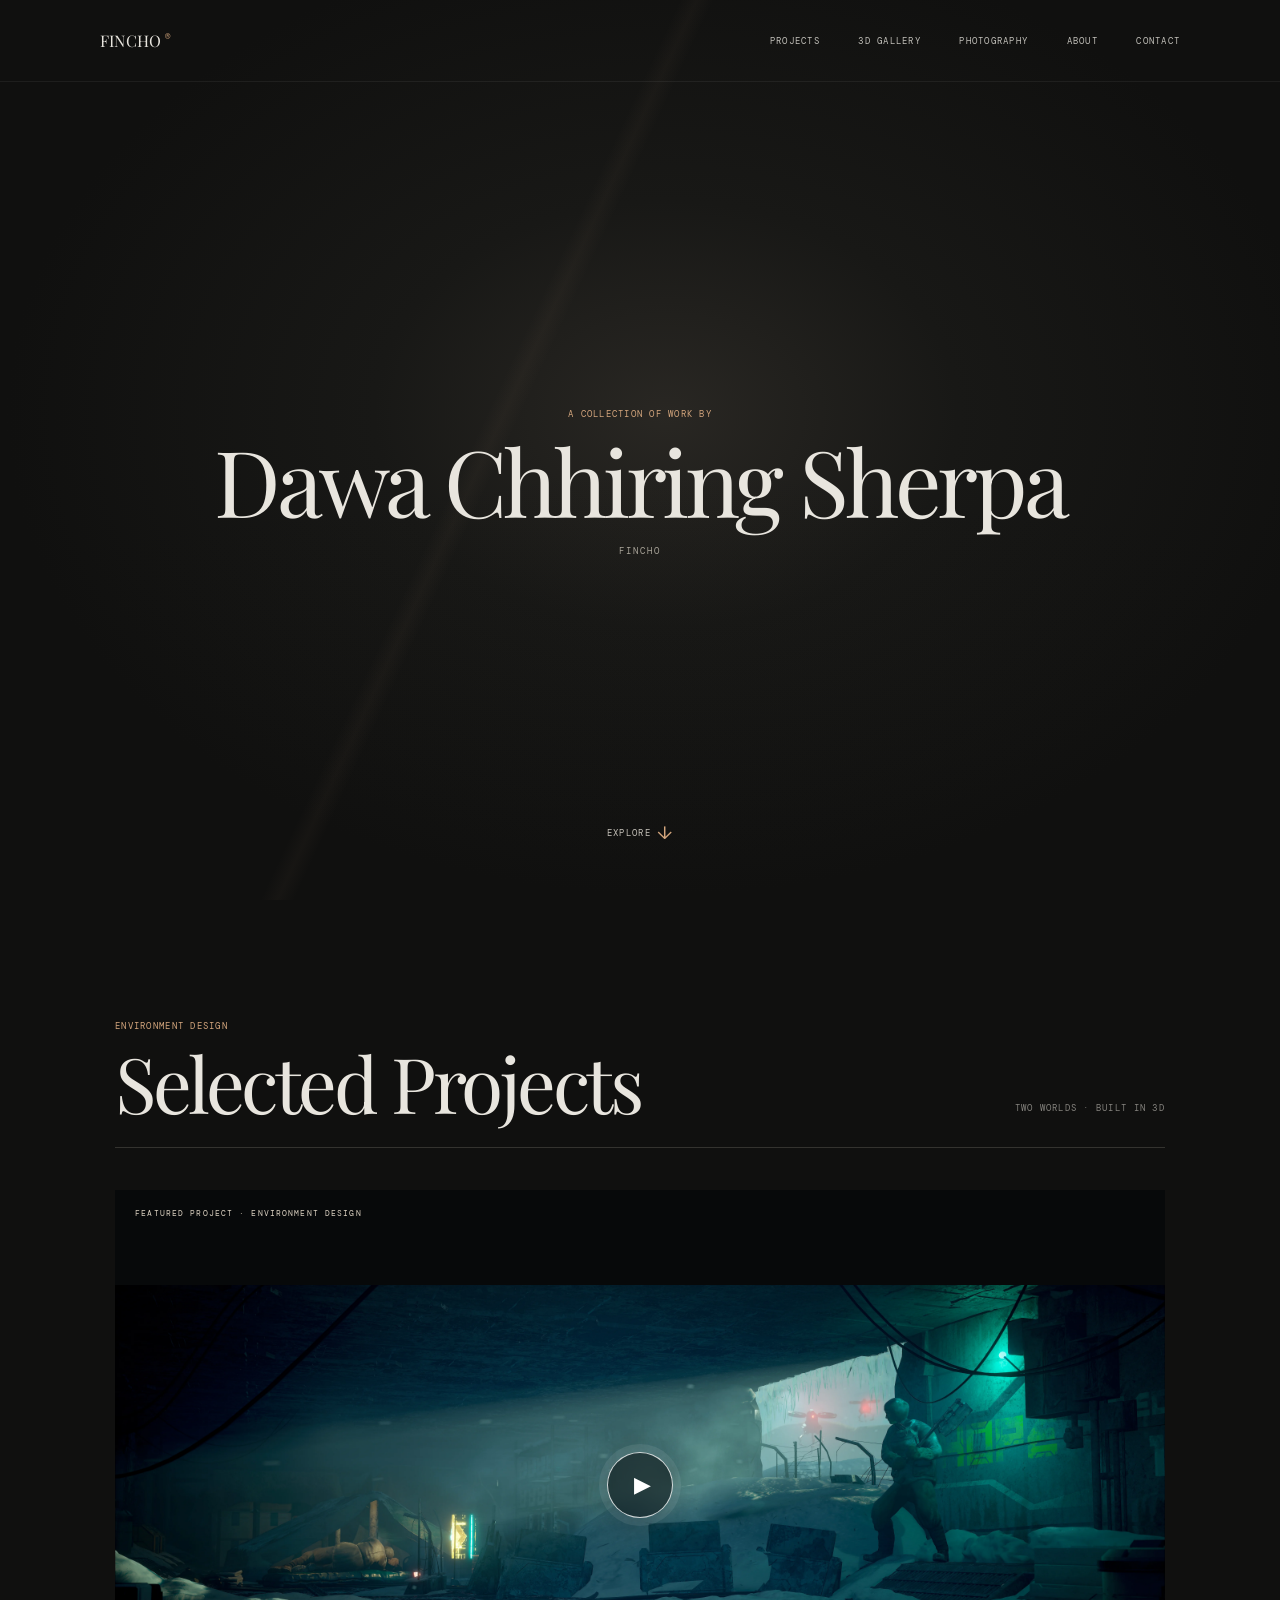
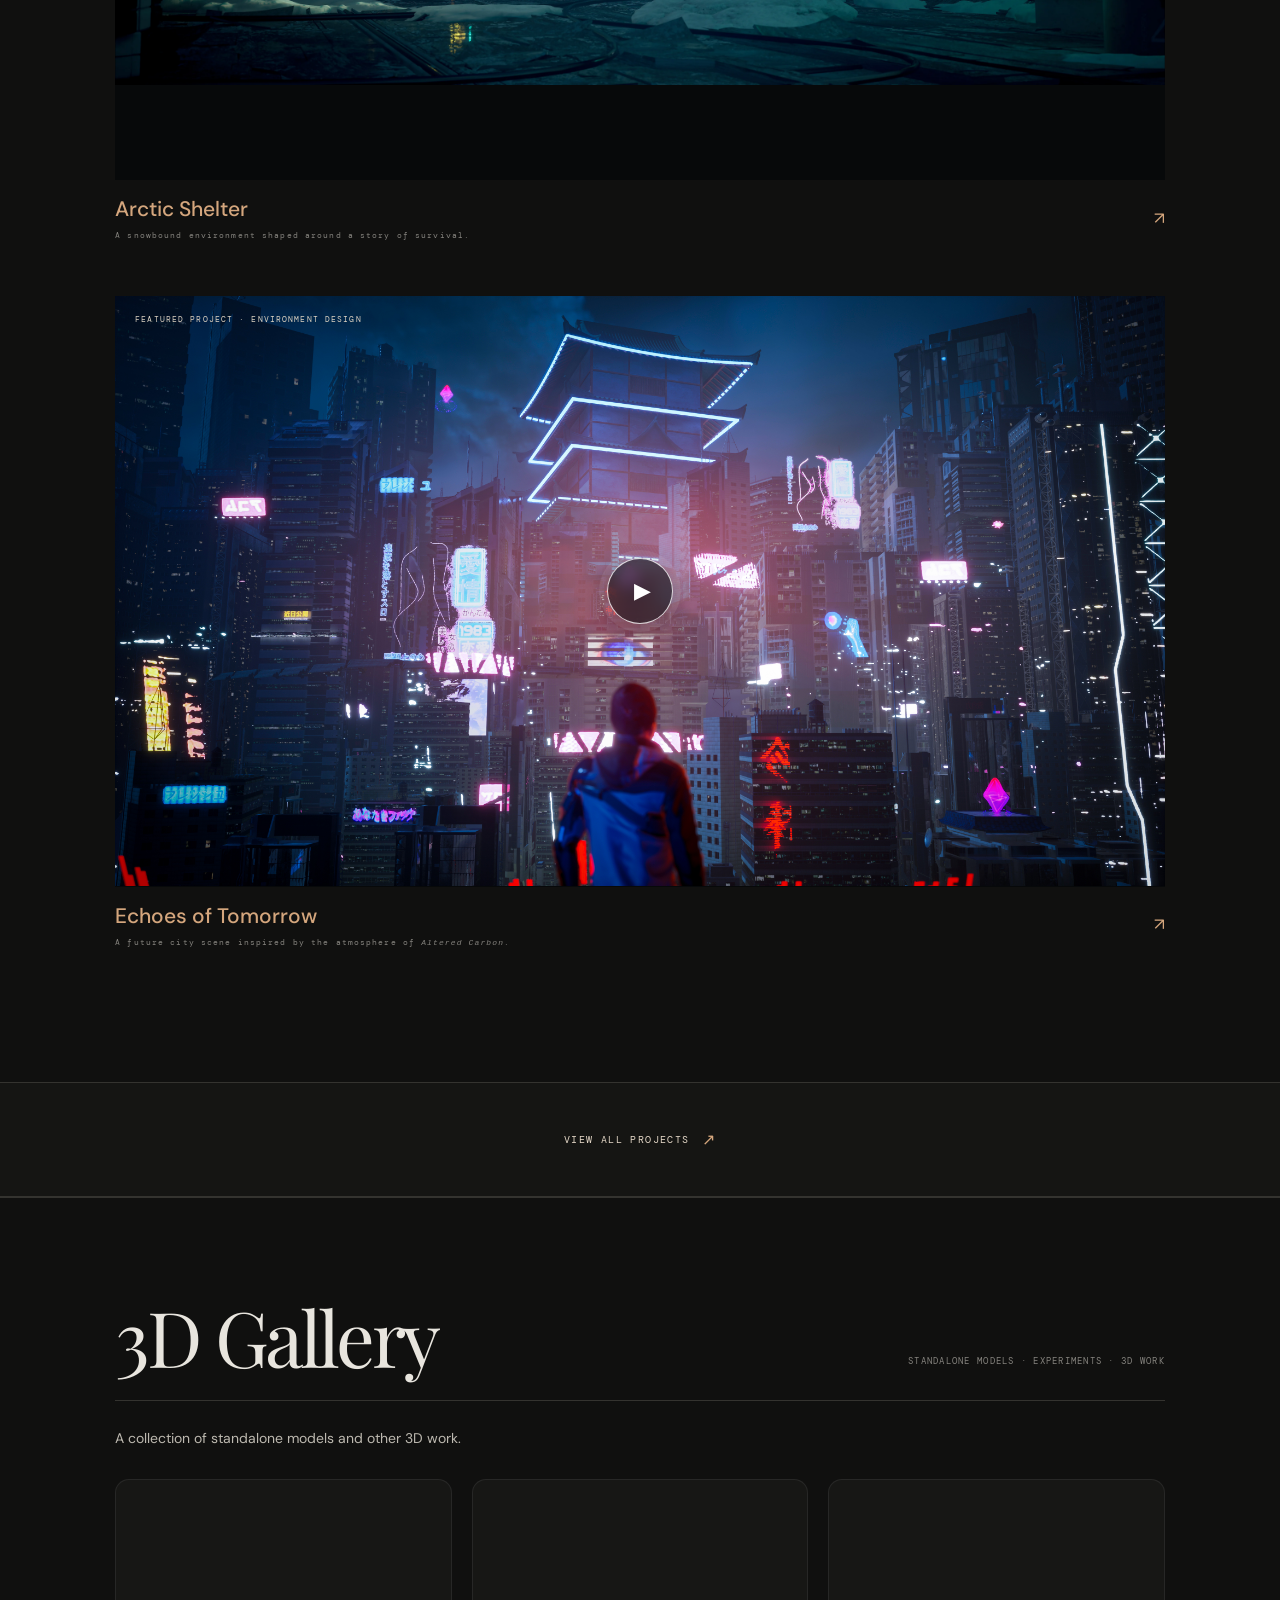
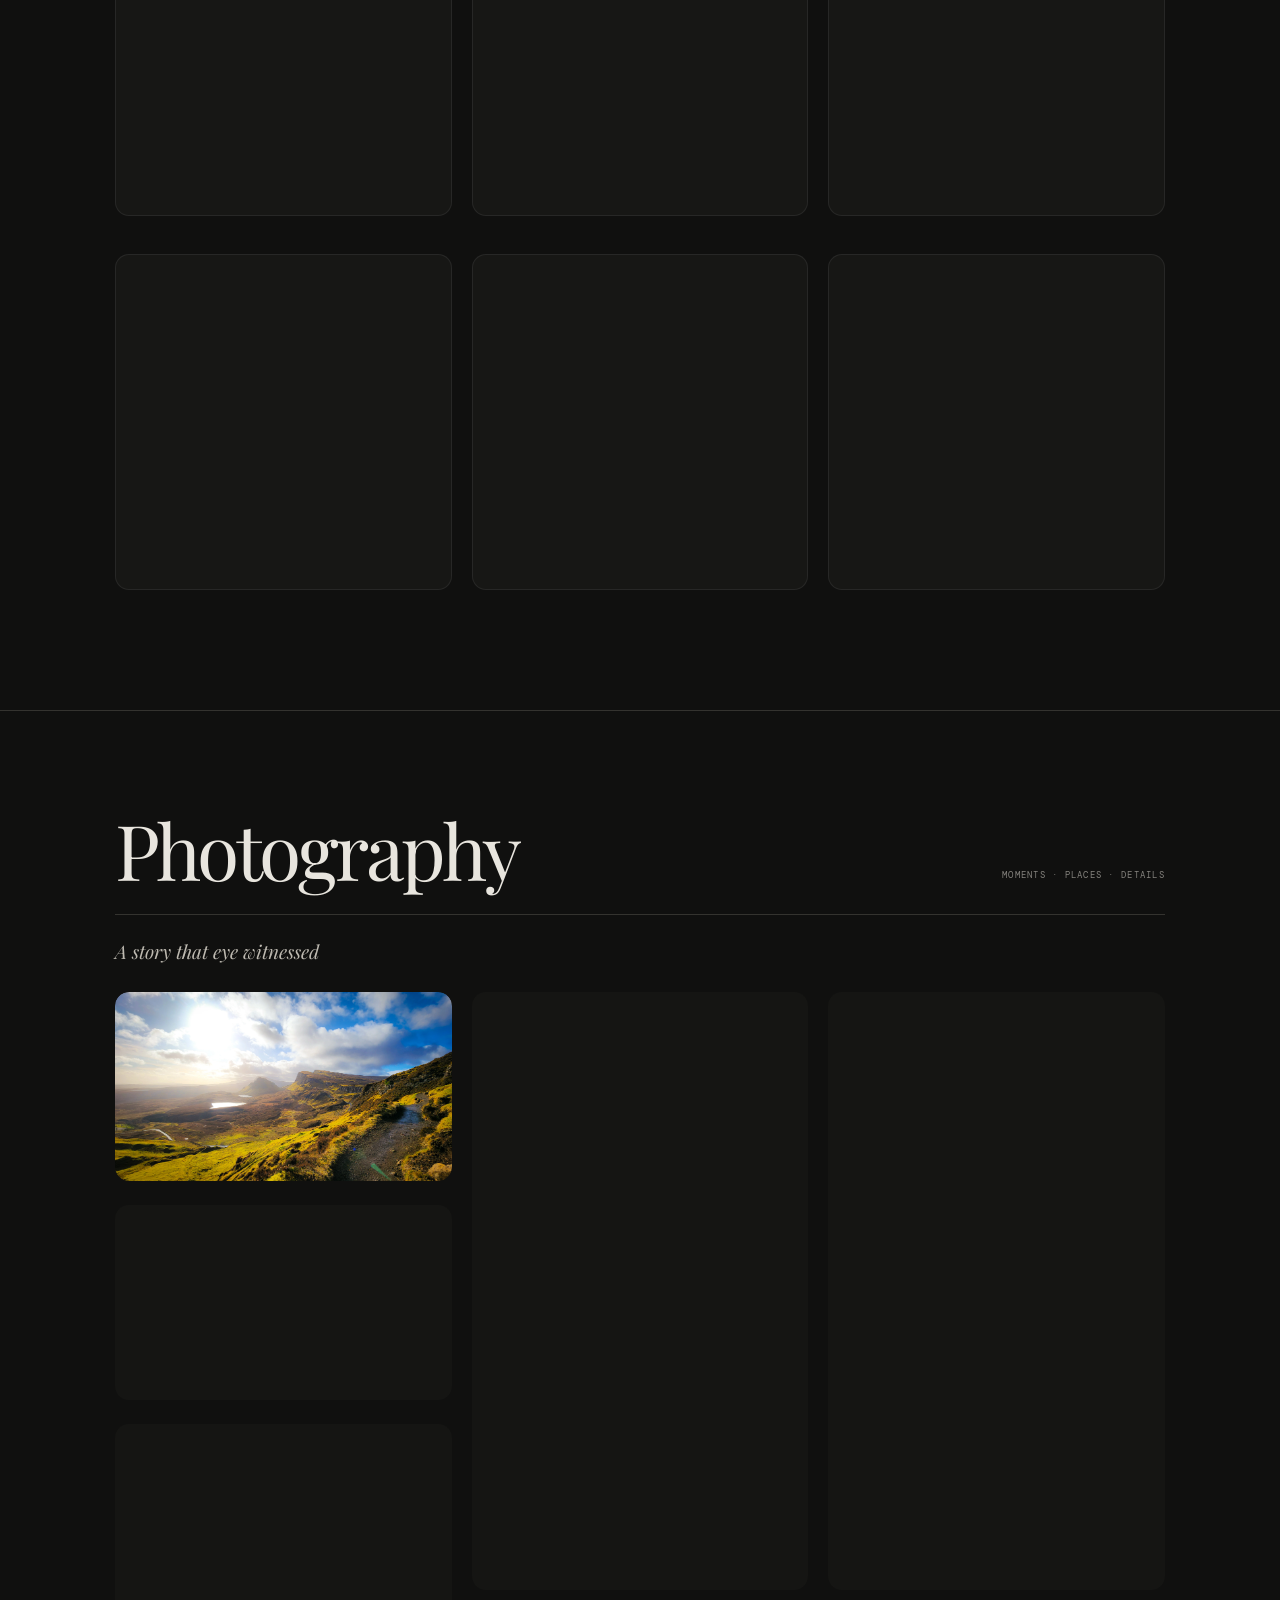
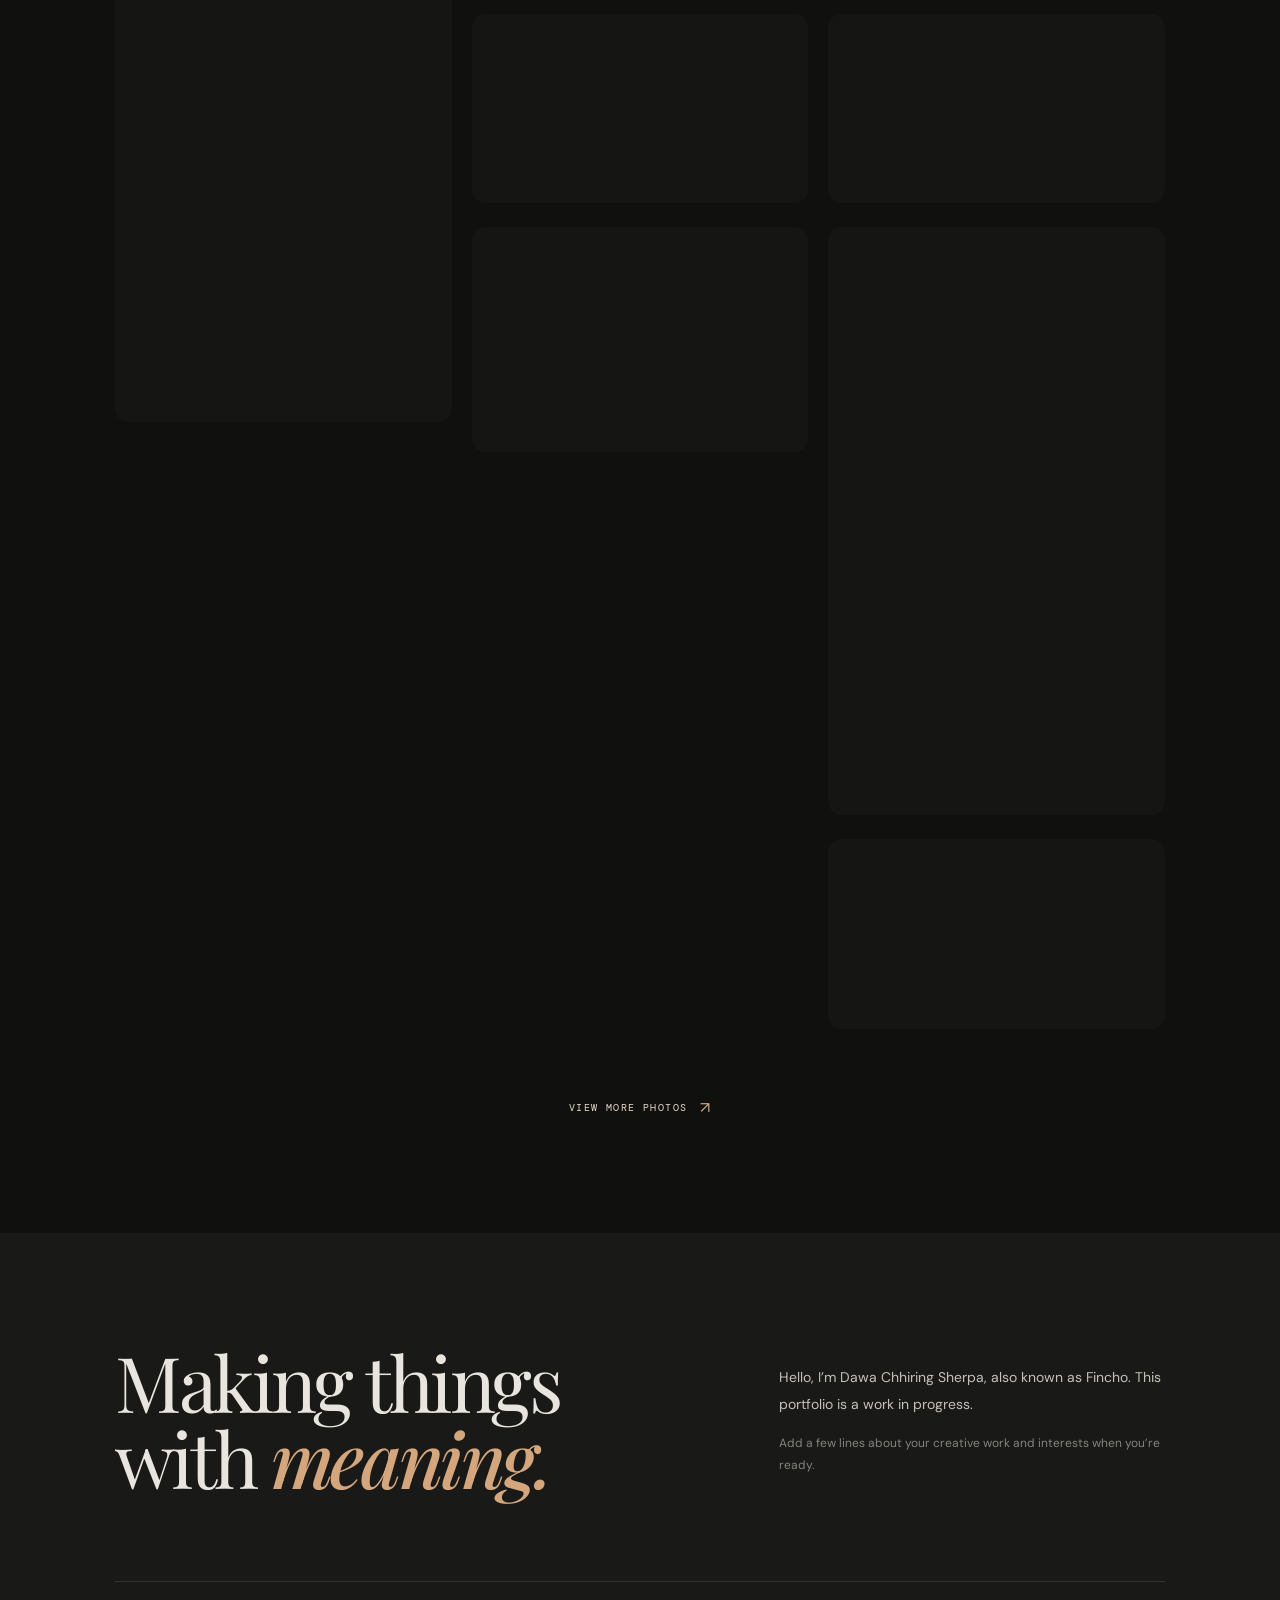
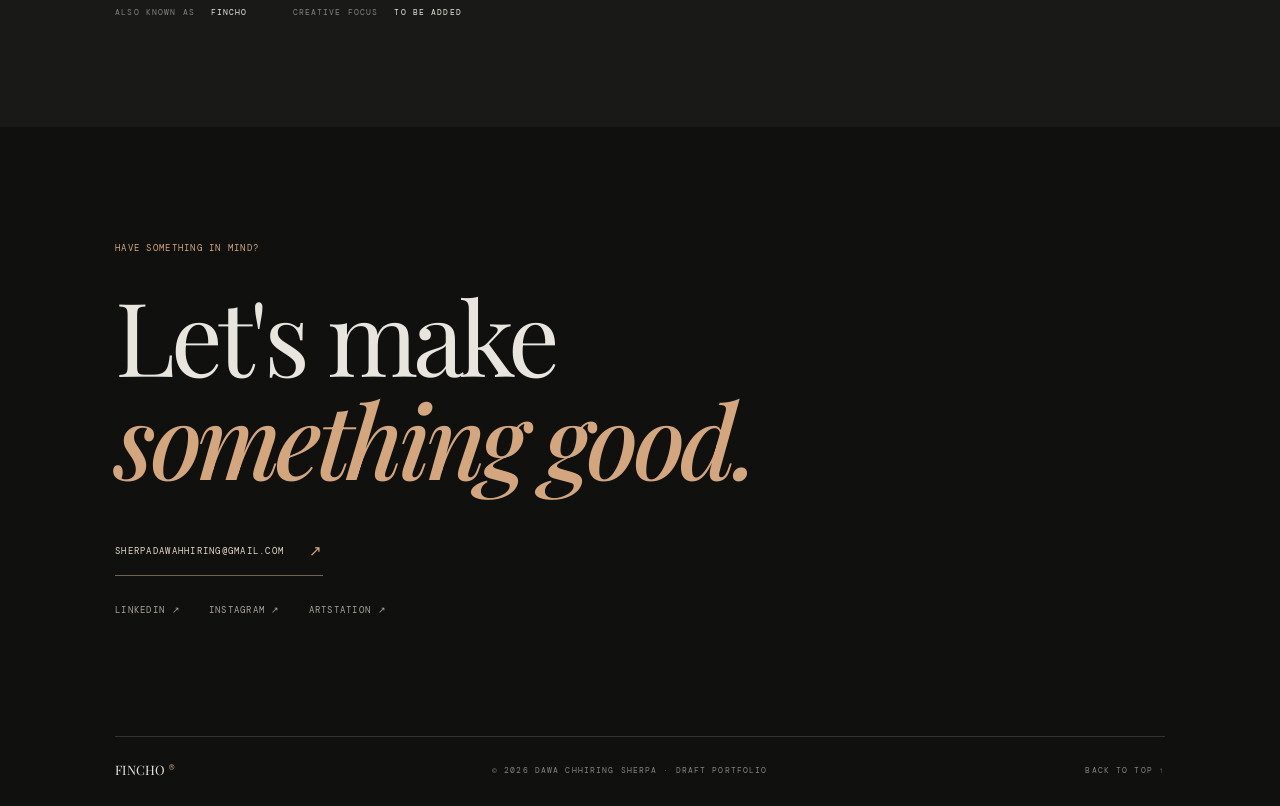
==== commit 2664d367: "Restore featured homepage projects" ====
--- a/index.html
+++ b/index.html
@@ -34,7 +34,41 @@
         <a href="#3d-gallery" class="scroll-cue"><span>EXPLORE</span><b>↓</b></a>
       </div>
     </section>
-<section class="more-projects-cta"><a href="more-projects.html">VIEW ALL PROJECTS <span>↗</span></a></section>
+    <section class="work-section" id="selected-projects" aria-labelledby="selected-projects-title">
+      <div class="section-heading">
+        <div><p class="eyebrow">ENVIRONMENT DESIGN</p><h2 id="selected-projects-title">Selected Projects</h2></div>
+        <p class="section-note">TWO WORLDS · BUILT IN 3D</p>
+      </div>
+      <div class="feature-grid" aria-label="Featured projects">
+        <article class="project-card project-card--wide project-card--video">
+          <div class="art">
+            <video class="art-video" muted playsinline preload="metadata" poster="media/arctic-shelter-final.webp" aria-label="Arctic Shelter preview">
+              <source src="media/arctic-shelter-final.mp4" type="video/mp4">
+            </video>
+            <span class="art-label">FEATURED PROJECT · ENVIRONMENT DESIGN</span>
+            <button class="project-open project-open--overlay" type="button" data-project-id="arctic" data-title="Arctic Shelter" data-kind="FEATURED PROJECT · ENVIRONMENT DESIGN" aria-label="Open Arctic Shelter project" aria-haspopup="dialog"></button>
+            <button class="thumb-video-toggle" type="button" aria-label="Play Arctic Shelter preview" aria-pressed="false" data-project-name="Arctic Shelter"><span class="thumb-video-symbol" aria-hidden="true">▶</span></button>
+          </div>
+          <button class="project-open project-open--caption" type="button" data-project-id="arctic" data-title="Arctic Shelter" data-kind="FEATURED PROJECT · ENVIRONMENT DESIGN" aria-haspopup="dialog">
+            <span class="card-caption"><span><b>Arctic Shelter</b><small>A snowbound environment shaped around a story of survival.</small></span><i>↗</i></span>
+          </button>
+        </article>
+        <article class="project-card project-card--wide project-card--video">
+          <div class="art">
+            <video class="art-video" muted playsinline preload="metadata" poster="media/echoes-of-tomorrow-background.jpg" aria-label="Echoes of Tomorrow preview">
+              <source src="media/echoes-altered-carbon-shot-01.mp4" type="video/mp4">
+            </video>
+            <span class="art-label">FEATURED PROJECT · ENVIRONMENT DESIGN</span>
+            <button class="project-open project-open--overlay" type="button" data-project-id="echoes" data-title="Echoes of Tomorrow" data-kind="FEATURED PROJECT · ENVIRONMENT DESIGN" aria-label="Open Echoes of Tomorrow project" aria-haspopup="dialog"></button>
+            <button class="thumb-video-toggle" type="button" aria-label="Play Echoes of Tomorrow preview" aria-pressed="false" data-project-name="Echoes of Tomorrow"><span class="thumb-video-symbol" aria-hidden="true">▶</span></button>
+          </div>
+          <button class="project-open project-open--caption" type="button" data-project-id="echoes" data-title="Echoes of Tomorrow" data-kind="FEATURED PROJECT · ENVIRONMENT DESIGN" aria-haspopup="dialog">
+            <span class="card-caption"><span><b>Echoes of Tomorrow</b><small>A future city scene inspired by the atmosphere of <em>Altered Carbon</em>.</small></span><i>↗</i></span>
+          </button>
+        </article>
+      </div>
+    </section>
+    <section class="more-projects-cta"><a href="more-projects.html">VIEW ALL PROJECTS <span>↗</span></a></section>
     <section class="gallery-section" id="3d-gallery" aria-labelledby="gallery-title">
       <div class="section-heading">
         <div><h2 id="gallery-title">3D Gallery</h2></div>
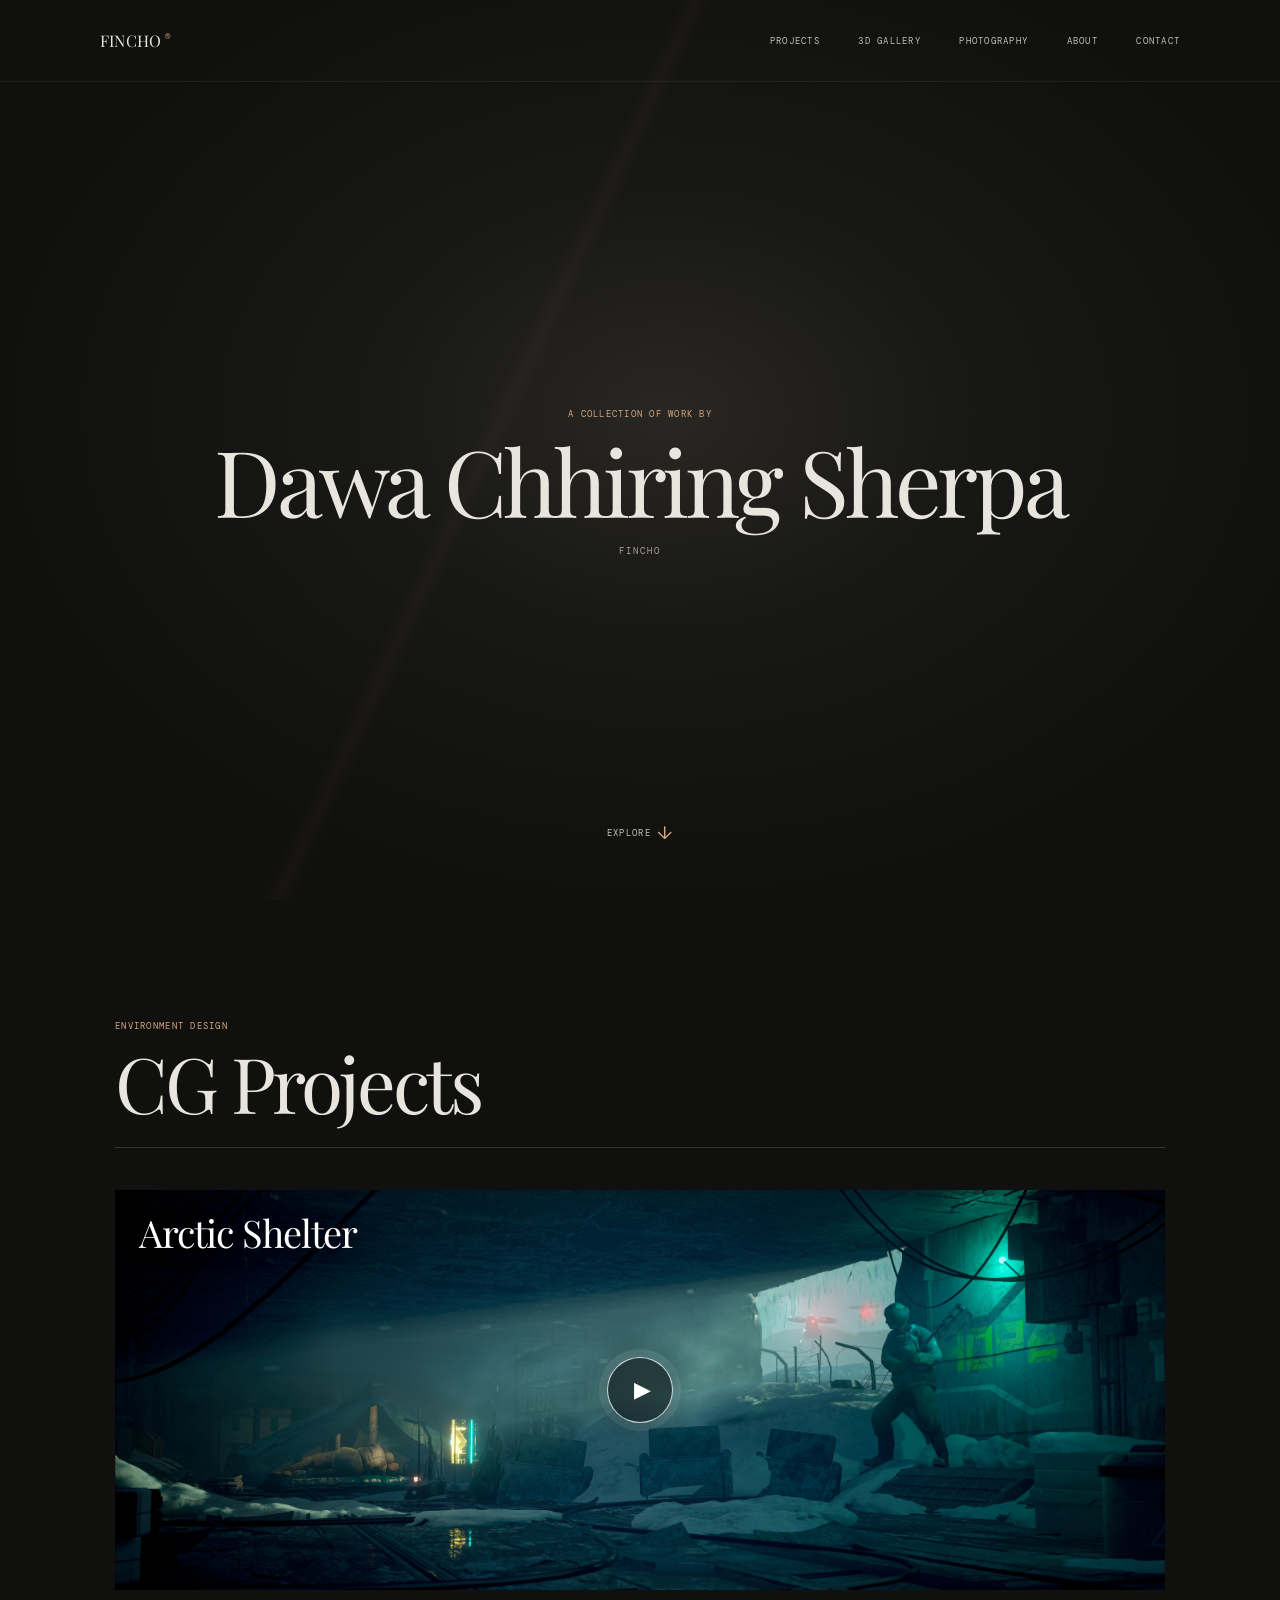
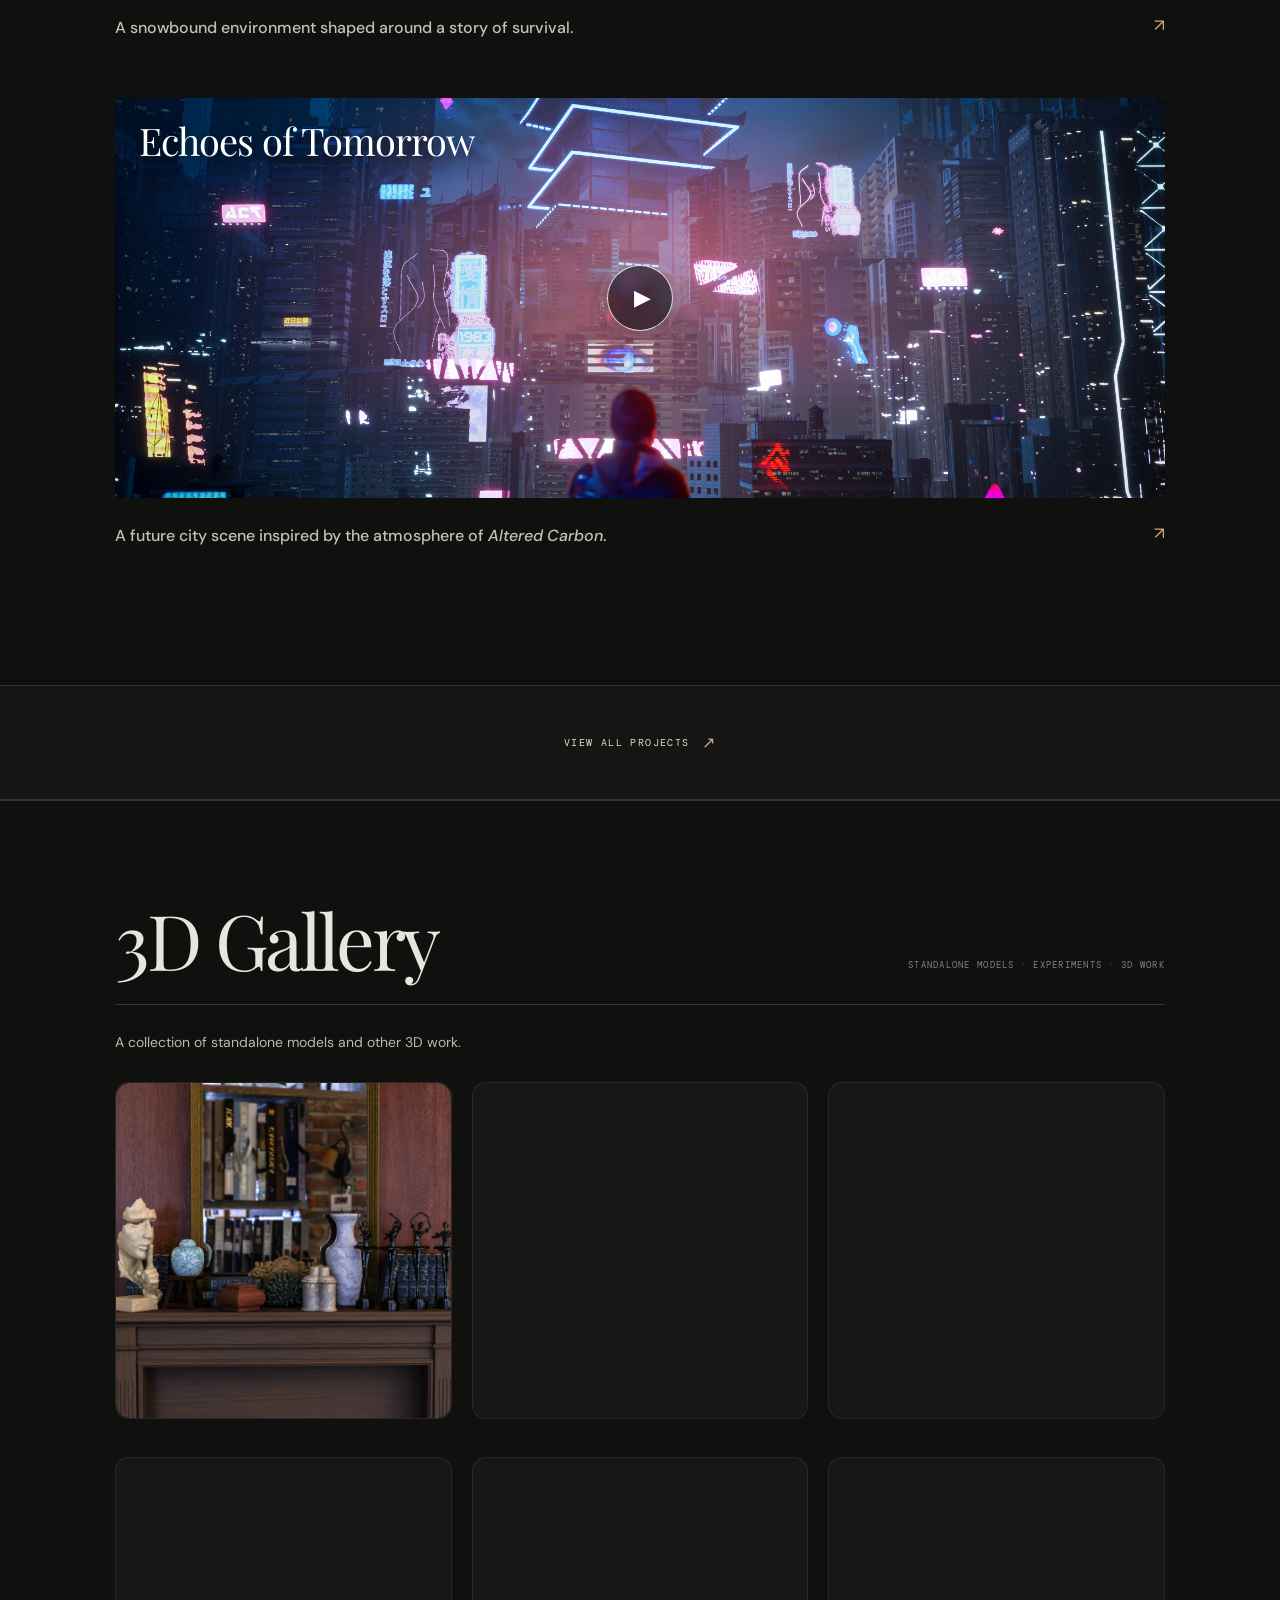
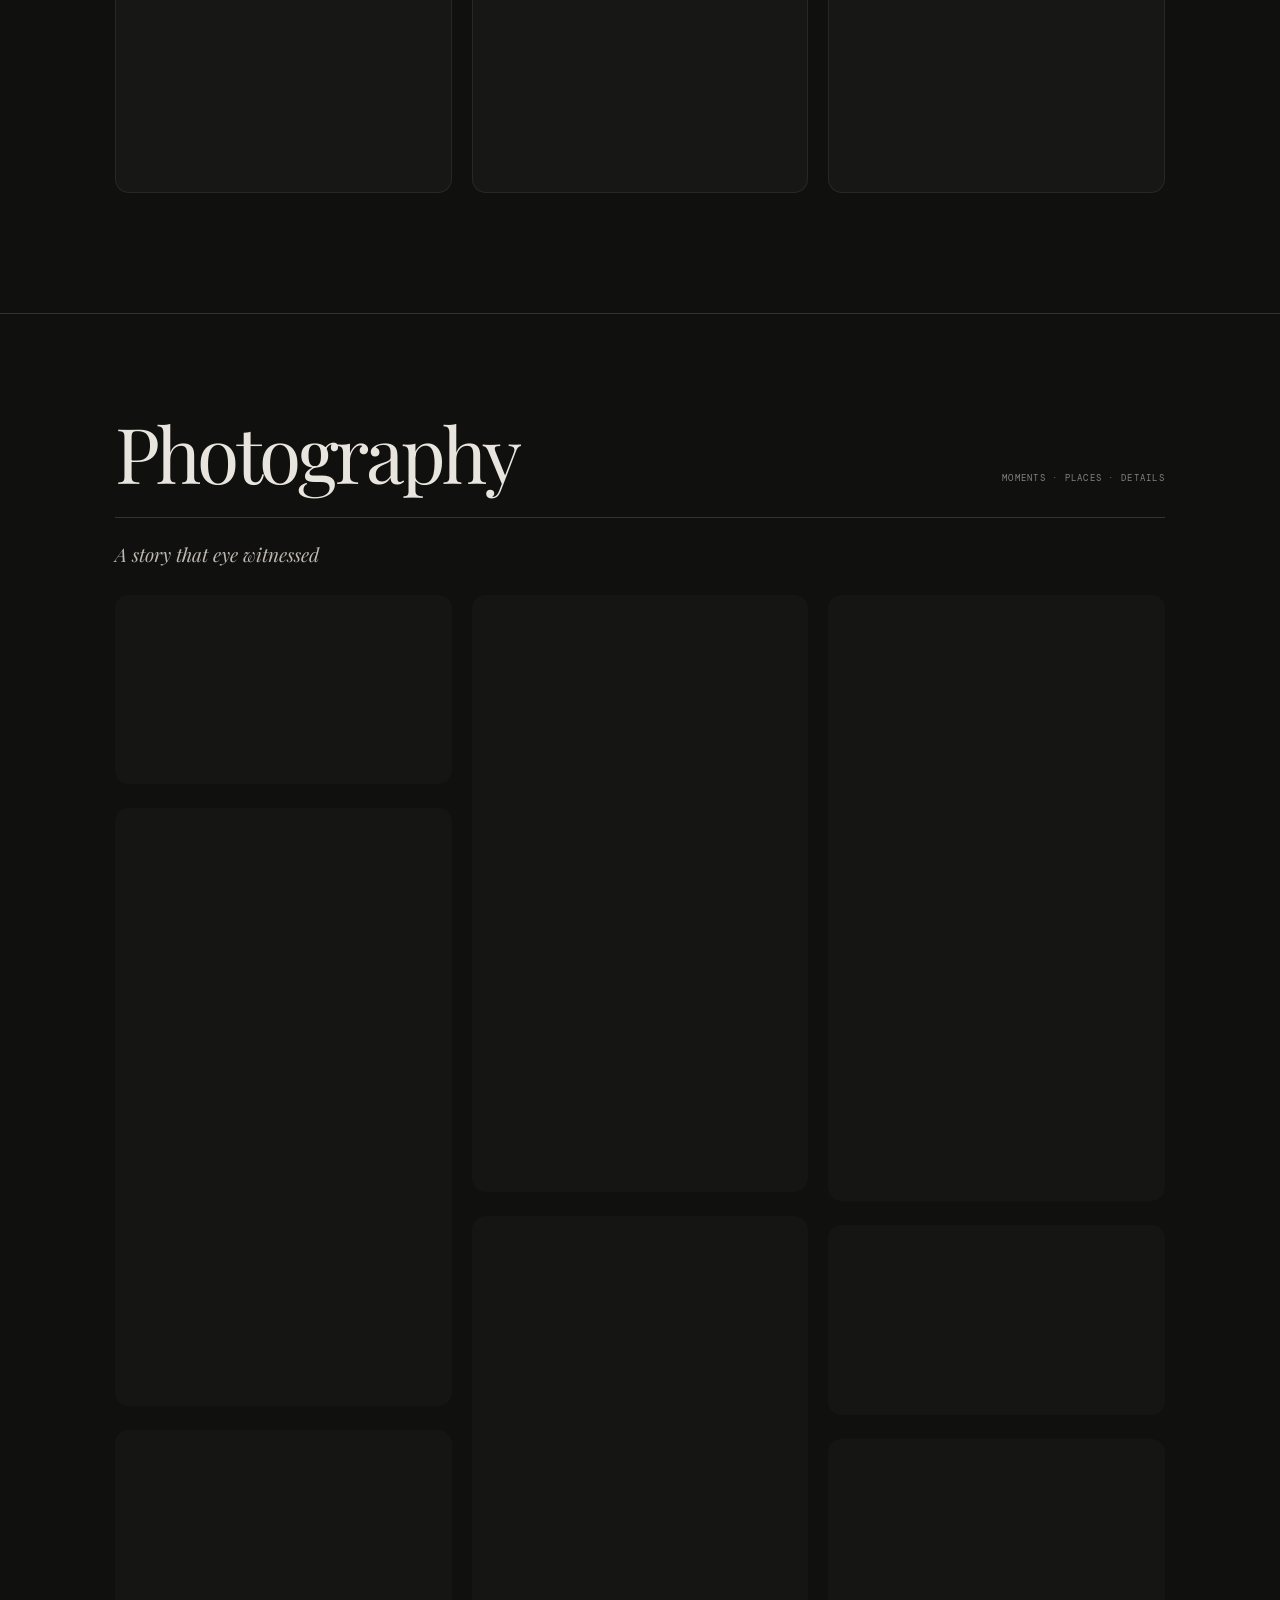
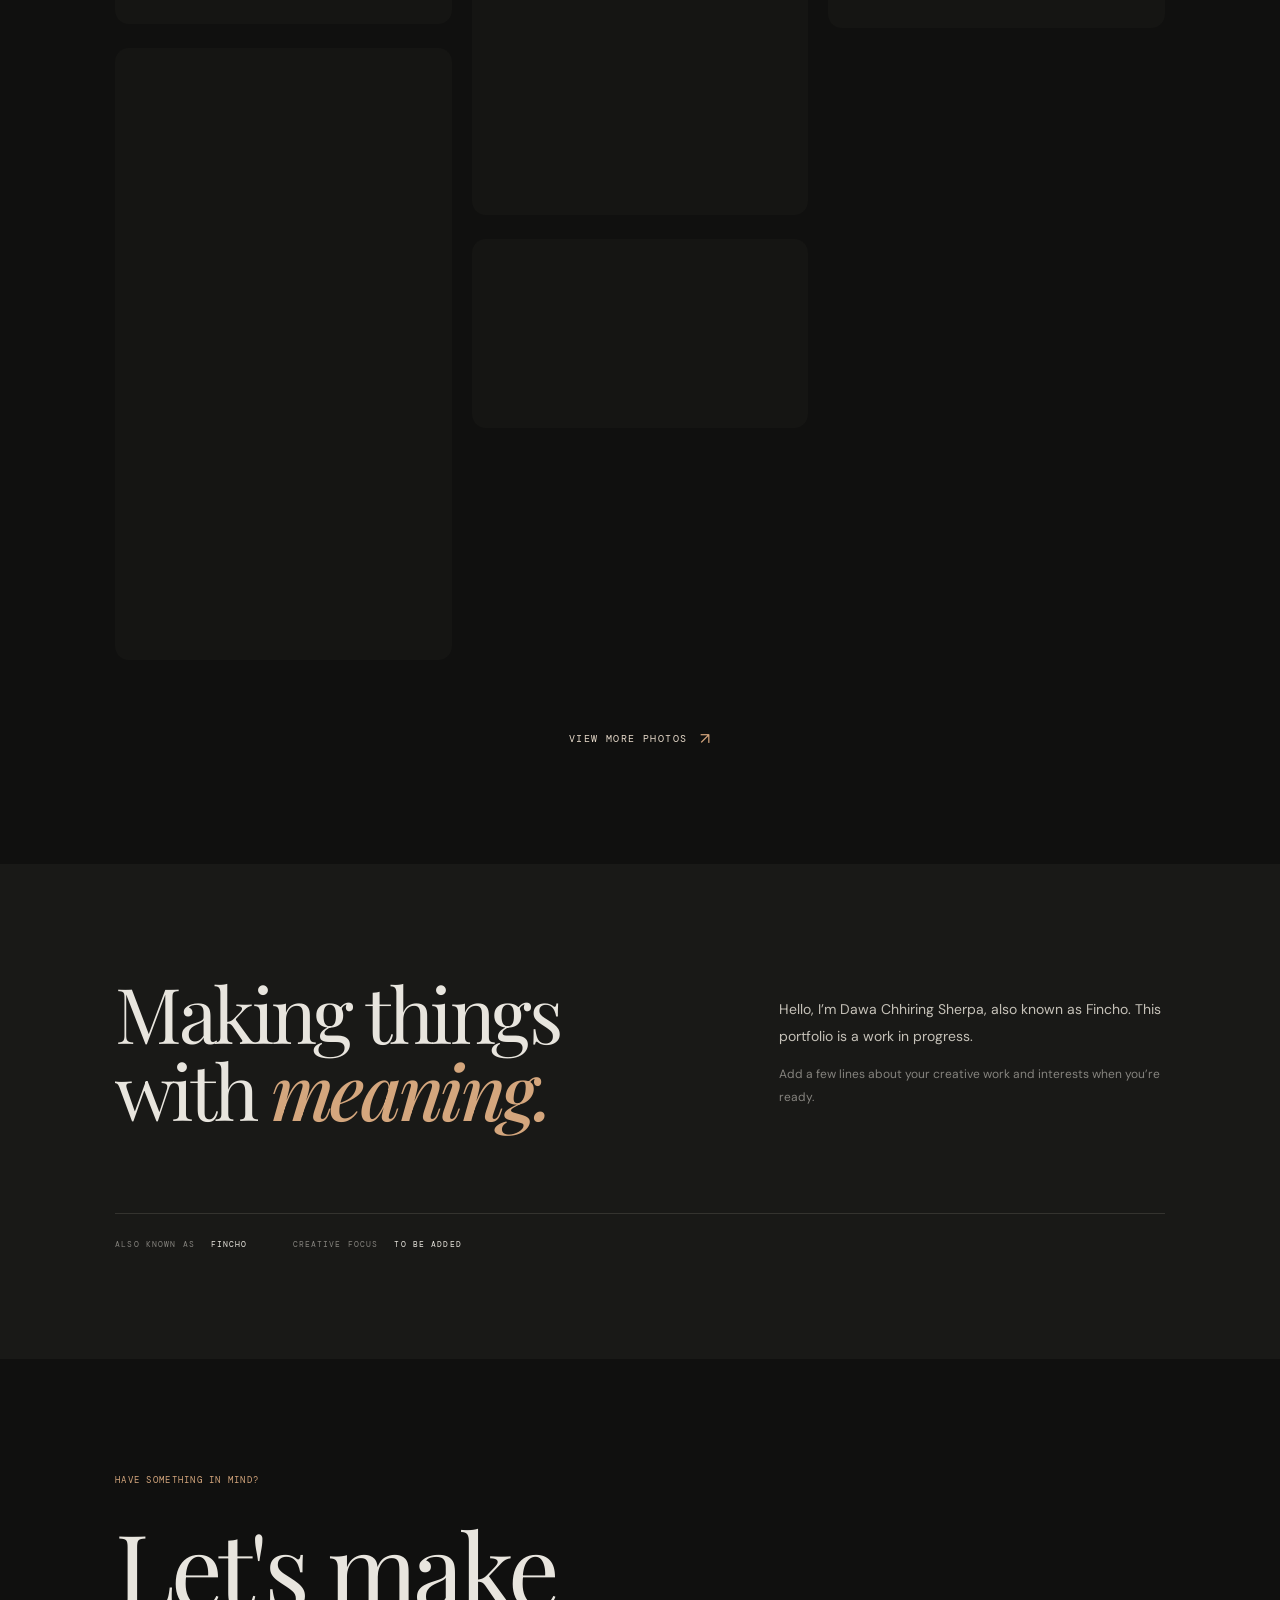
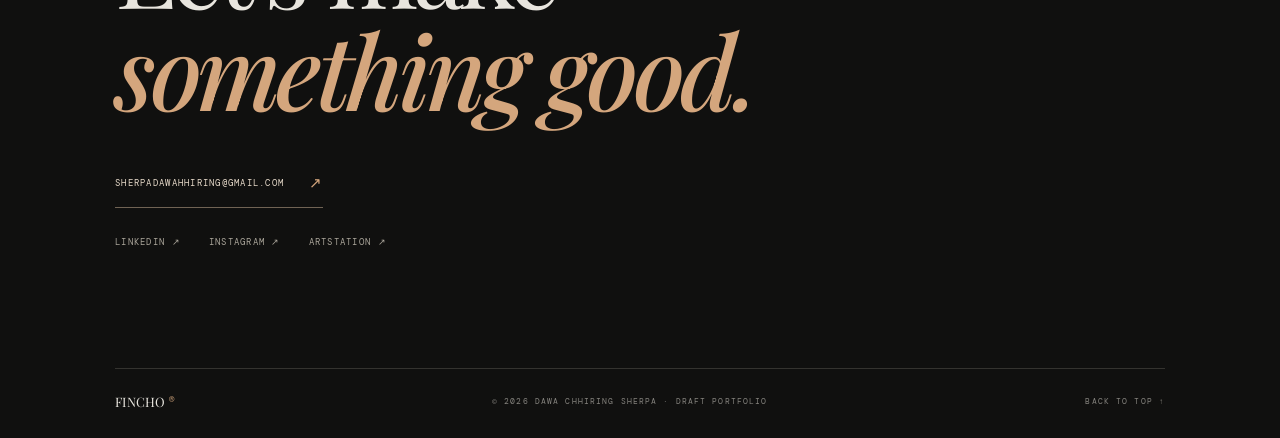
==== commit 54f12104: "Refine CG project homepage section" ====
--- a/index.html
+++ b/index.html
@@ -36,8 +36,7 @@
     </section>
     <section class="work-section" id="selected-projects" aria-labelledby="selected-projects-title">
       <div class="section-heading">
-        <div><p class="eyebrow">ENVIRONMENT DESIGN</p><h2 id="selected-projects-title">Selected Projects</h2></div>
-        <p class="section-note">TWO WORLDS · BUILT IN 3D</p>
+        <div><p class="eyebrow">ENVIRONMENT DESIGN</p><h2 id="selected-projects-title">CG Projects</h2></div>
       </div>
       <div class="feature-grid" aria-label="Featured projects">
         <article class="project-card project-card--wide project-card--video">
@@ -45,12 +44,12 @@
             <video class="art-video" muted playsinline preload="metadata" poster="media/arctic-shelter-final.webp" aria-label="Arctic Shelter preview">
               <source src="media/arctic-shelter-final.mp4" type="video/mp4">
             </video>
-            <span class="art-label">FEATURED PROJECT · ENVIRONMENT DESIGN</span>
+            <span class="featured-project-title">Arctic Shelter</span>
             <button class="project-open project-open--overlay" type="button" data-project-id="arctic" data-title="Arctic Shelter" data-kind="FEATURED PROJECT · ENVIRONMENT DESIGN" aria-label="Open Arctic Shelter project" aria-haspopup="dialog"></button>
             <button class="thumb-video-toggle" type="button" aria-label="Play Arctic Shelter preview" aria-pressed="false" data-project-name="Arctic Shelter"><span class="thumb-video-symbol" aria-hidden="true">▶</span></button>
           </div>
           <button class="project-open project-open--caption" type="button" data-project-id="arctic" data-title="Arctic Shelter" data-kind="FEATURED PROJECT · ENVIRONMENT DESIGN" aria-haspopup="dialog">
-            <span class="card-caption"><span><b>Arctic Shelter</b><small>A snowbound environment shaped around a story of survival.</small></span><i>↗</i></span>
+            <span class="card-caption"><span><small>A snowbound environment shaped around a story of survival.</small></span><i>↗</i></span>
           </button>
         </article>
         <article class="project-card project-card--wide project-card--video">
@@ -58,12 +57,12 @@
             <video class="art-video" muted playsinline preload="metadata" poster="media/echoes-of-tomorrow-background.jpg" aria-label="Echoes of Tomorrow preview">
               <source src="media/echoes-altered-carbon-shot-01.mp4" type="video/mp4">
             </video>
-            <span class="art-label">FEATURED PROJECT · ENVIRONMENT DESIGN</span>
+            <span class="featured-project-title">Echoes of Tomorrow</span>
             <button class="project-open project-open--overlay" type="button" data-project-id="echoes" data-title="Echoes of Tomorrow" data-kind="FEATURED PROJECT · ENVIRONMENT DESIGN" aria-label="Open Echoes of Tomorrow project" aria-haspopup="dialog"></button>
             <button class="thumb-video-toggle" type="button" aria-label="Play Echoes of Tomorrow preview" aria-pressed="false" data-project-name="Echoes of Tomorrow"><span class="thumb-video-symbol" aria-hidden="true">▶</span></button>
           </div>
           <button class="project-open project-open--caption" type="button" data-project-id="echoes" data-title="Echoes of Tomorrow" data-kind="FEATURED PROJECT · ENVIRONMENT DESIGN" aria-haspopup="dialog">
-            <span class="card-caption"><span><b>Echoes of Tomorrow</b><small>A future city scene inspired by the atmosphere of <em>Altered Carbon</em>.</small></span><i>↗</i></span>
+            <span class="card-caption"><span><small>A future city scene inspired by the atmosphere of <em>Altered Carbon</em>.</small></span><i>↗</i></span>
           </button>
         </article>
       </div>
--- a/styles.css
+++ b/styles.css
@@ -282,3 +282,9 @@
 .gallery-piece-image .media-zoom img{object-fit:cover}
 
 .photography-grid .photo-tile[hidden]{display:none!important}
+.feature-grid .project-card--video.project-card--wide .art{aspect-ratio:5240 / 2000!important}
+.feature-grid .project-card--wide .art-video{object-fit:cover;background:transparent}
+.featured-project-title{position:absolute;z-index:2;top:22px;left:24px;right:24px;color:#fff;font:clamp(22px,3.4vw,38px)/1.1 var(--serif);letter-spacing:-.025em;text-shadow:0 2px 18px rgba(0,0,0,.8);pointer-events:none}
+.feature-grid .card-caption{padding-top:18px}
+.feature-grid .card-caption small{font:500 16px/1.65 var(--sans);letter-spacing:0;color:#c5c1b8}
+@media(max-width:760px){.feature-grid .project-card--video.project-card--wide .art{aspect-ratio:5240 / 2000!important}.featured-project-title{top:14px;left:15px;right:15px;font-size:clamp(19px,5vw,28px)}.feature-grid .card-caption small{font-size:15px}}
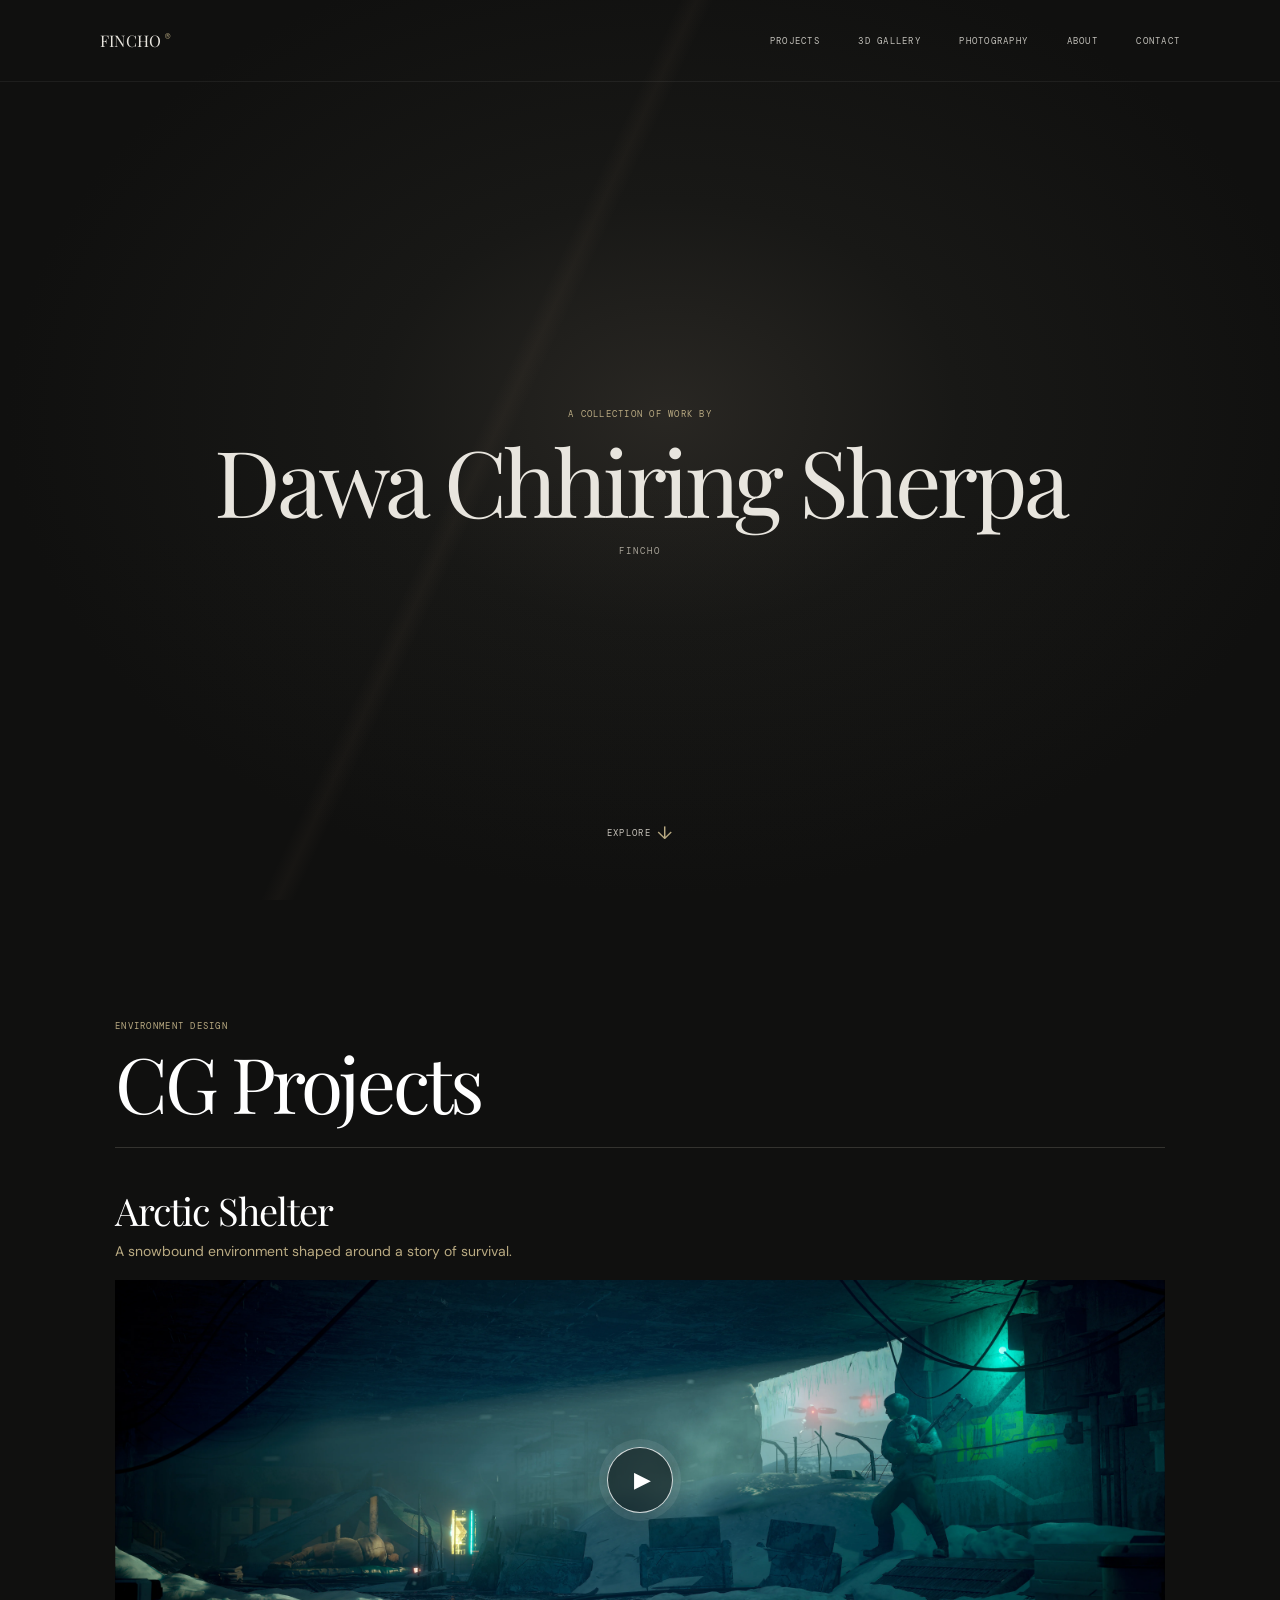
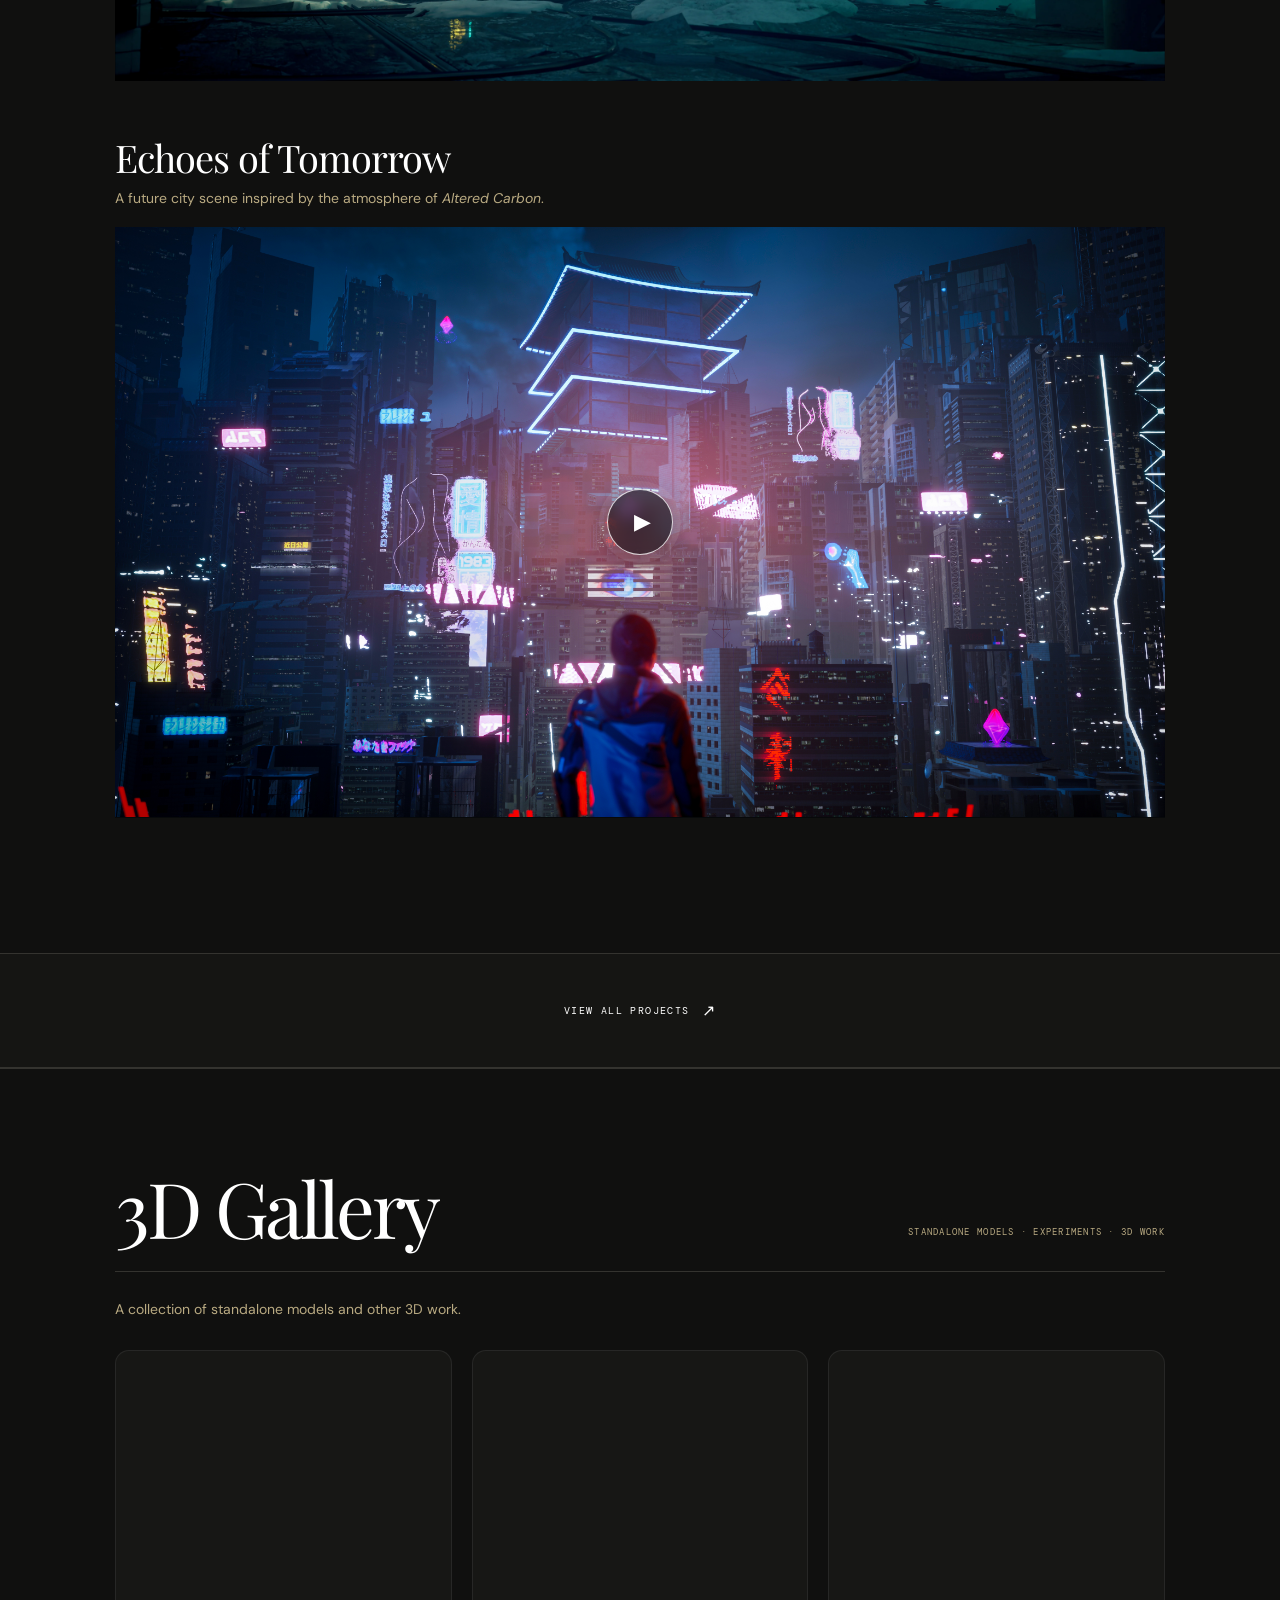
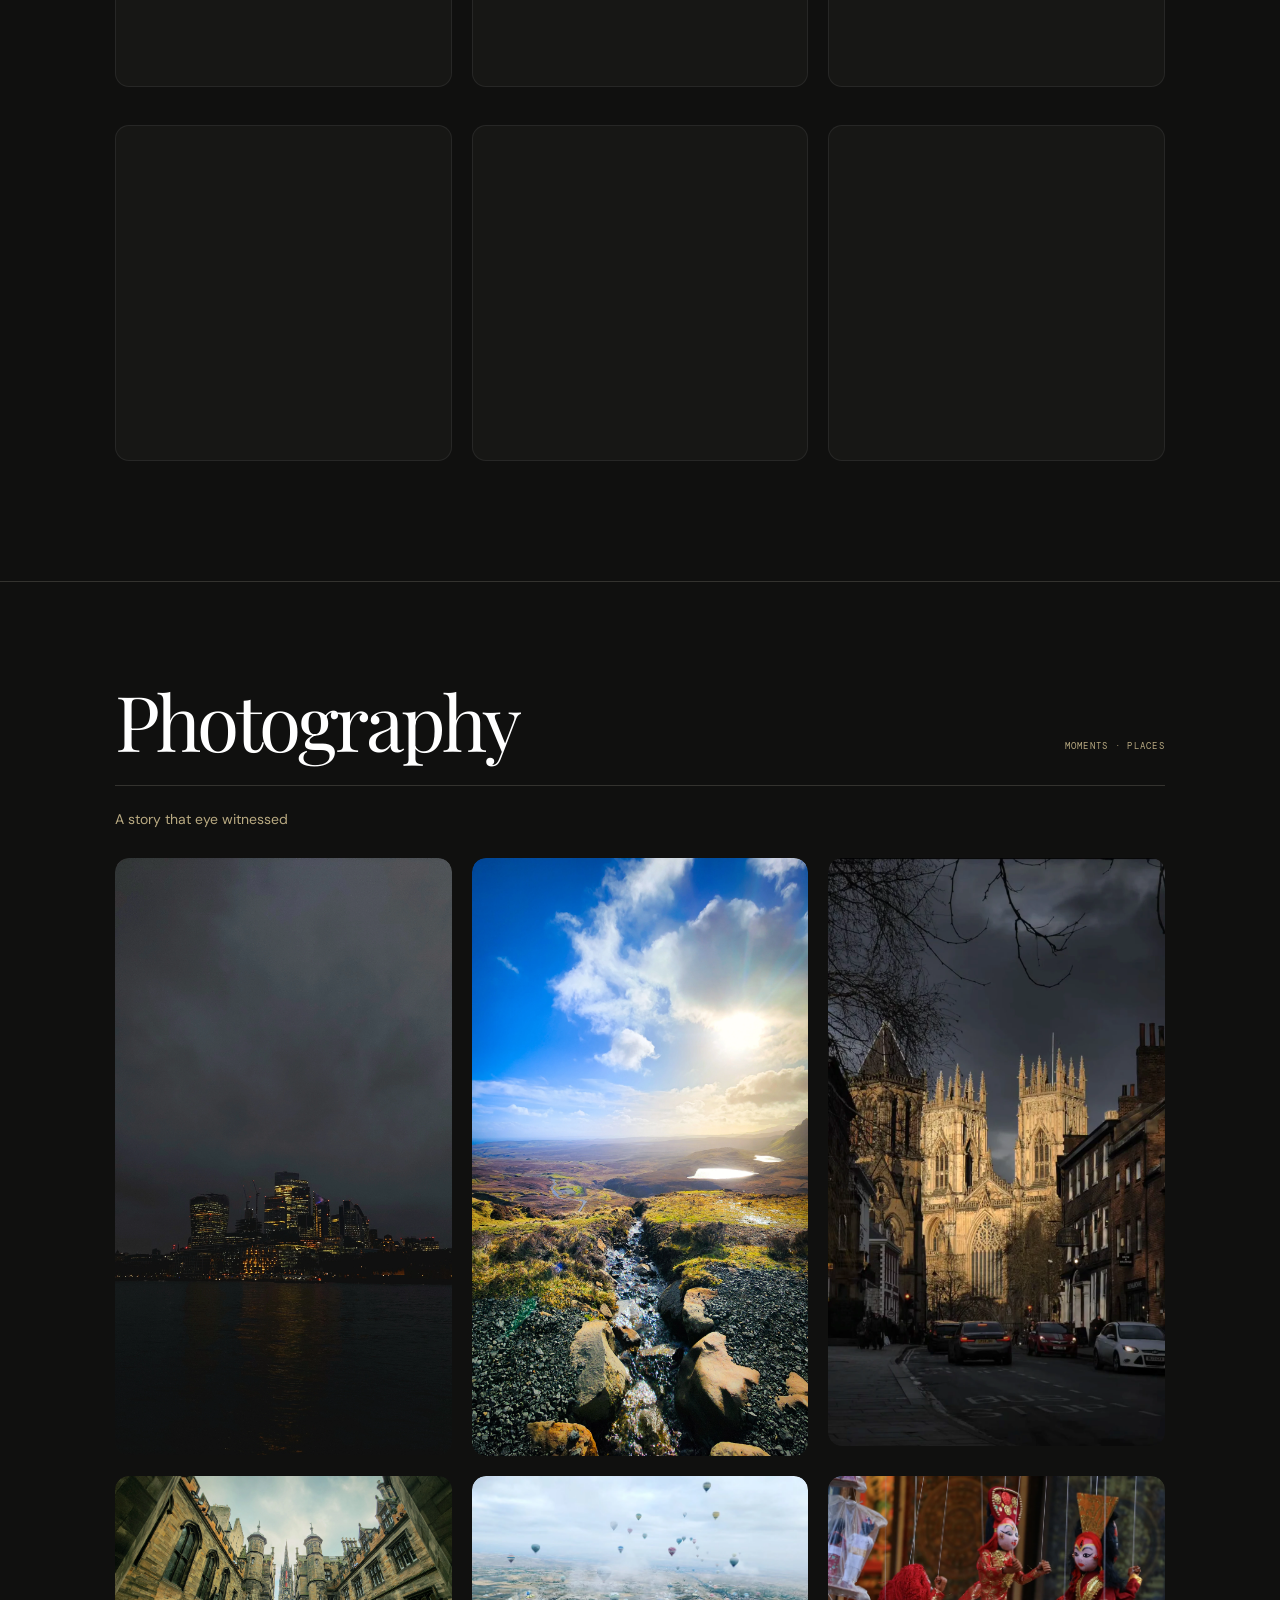
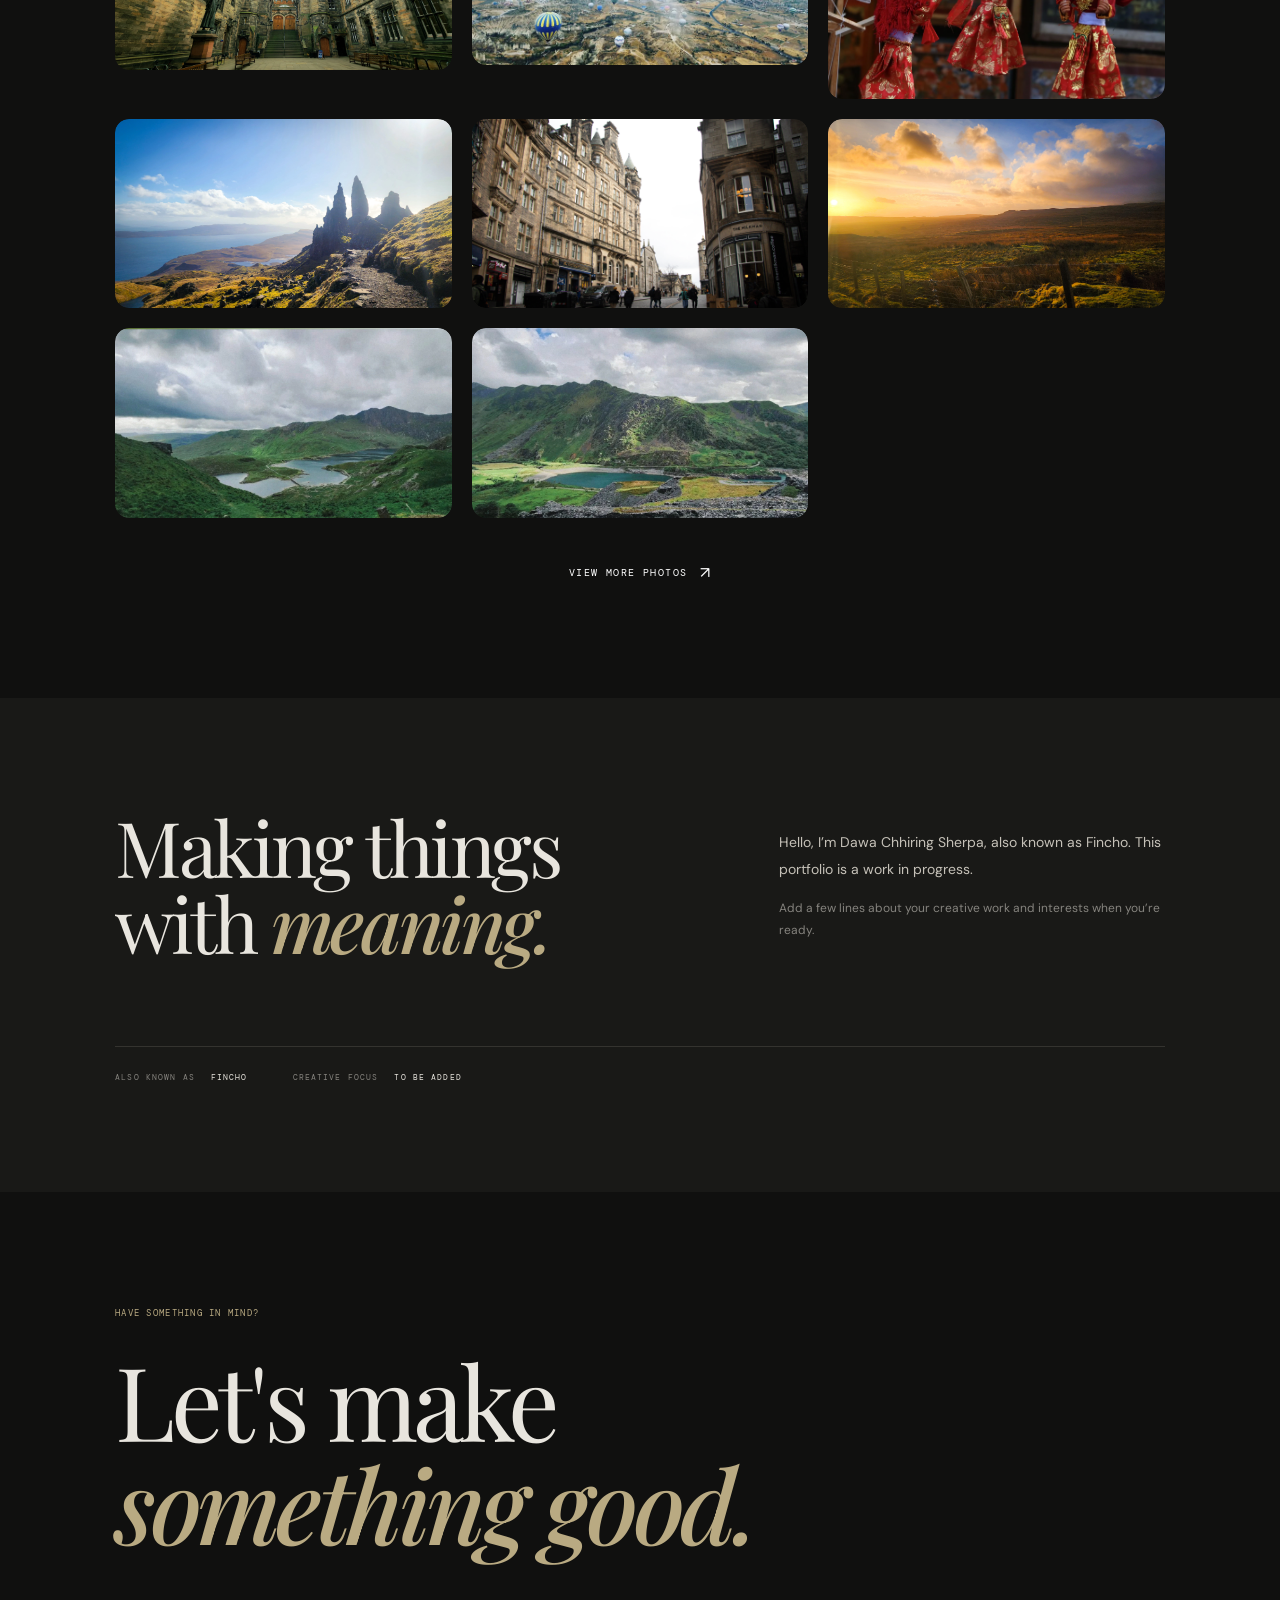
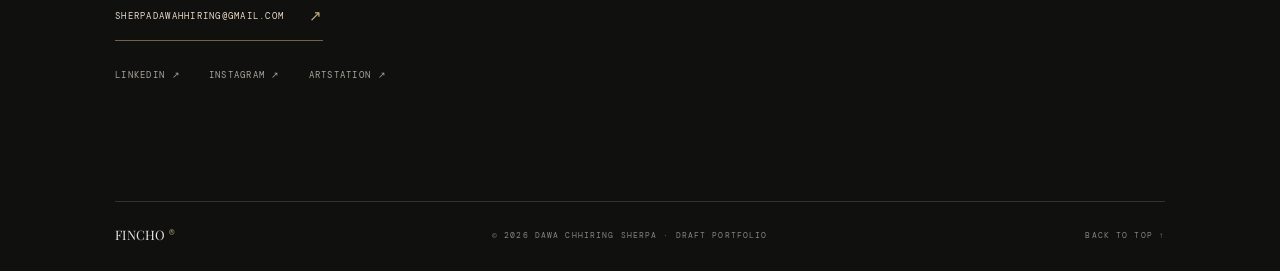
==== commit 4bf69f1d: "Update homepage photography shuffle and layout" ====
--- a/index.html
+++ b/index.html
@@ -40,30 +40,28 @@
       </div>
       <div class="feature-grid" aria-label="Featured projects">
         <article class="project-card project-card--wide project-card--video">
+          <div class="featured-project-copy">
+            <button class="featured-project-title" type="button" data-project-id="arctic" data-title="Arctic Shelter" data-kind="FEATURED PROJECT · ENVIRONMENT DESIGN" aria-haspopup="dialog">Arctic Shelter</button>
+            <p class="featured-project-description">A snowbound environment shaped around a story of survival.</p>
+          </div>
           <div class="art">
             <video class="art-video" muted playsinline preload="metadata" poster="media/arctic-shelter-final.webp" aria-label="Arctic Shelter preview">
               <source src="media/arctic-shelter-final.mp4" type="video/mp4">
             </video>
-            <span class="featured-project-title">Arctic Shelter</span>
-            <button class="project-open project-open--overlay" type="button" data-project-id="arctic" data-title="Arctic Shelter" data-kind="FEATURED PROJECT · ENVIRONMENT DESIGN" aria-label="Open Arctic Shelter project" aria-haspopup="dialog"></button>
             <button class="thumb-video-toggle" type="button" aria-label="Play Arctic Shelter preview" aria-pressed="false" data-project-name="Arctic Shelter"><span class="thumb-video-symbol" aria-hidden="true">▶</span></button>
           </div>
-          <button class="project-open project-open--caption" type="button" data-project-id="arctic" data-title="Arctic Shelter" data-kind="FEATURED PROJECT · ENVIRONMENT DESIGN" aria-haspopup="dialog">
-            <span class="card-caption"><span><small>A snowbound environment shaped around a story of survival.</small></span><i>↗</i></span>
-          </button>
         </article>
         <article class="project-card project-card--wide project-card--video">
+          <div class="featured-project-copy">
+            <button class="featured-project-title" type="button" data-project-id="echoes" data-title="Echoes of Tomorrow" data-kind="FEATURED PROJECT · ENVIRONMENT DESIGN" aria-haspopup="dialog">Echoes of Tomorrow</button>
+            <p class="featured-project-description">A future city scene inspired by the atmosphere of <em>Altered Carbon</em>.</p>
+          </div>
           <div class="art">
             <video class="art-video" muted playsinline preload="metadata" poster="media/echoes-of-tomorrow-background.jpg" aria-label="Echoes of Tomorrow preview">
               <source src="media/echoes-altered-carbon-shot-01.mp4" type="video/mp4">
             </video>
-            <span class="featured-project-title">Echoes of Tomorrow</span>
-            <button class="project-open project-open--overlay" type="button" data-project-id="echoes" data-title="Echoes of Tomorrow" data-kind="FEATURED PROJECT · ENVIRONMENT DESIGN" aria-label="Open Echoes of Tomorrow project" aria-haspopup="dialog"></button>
             <button class="thumb-video-toggle" type="button" aria-label="Play Echoes of Tomorrow preview" aria-pressed="false" data-project-name="Echoes of Tomorrow"><span class="thumb-video-symbol" aria-hidden="true">▶</span></button>
           </div>
-          <button class="project-open project-open--caption" type="button" data-project-id="echoes" data-title="Echoes of Tomorrow" data-kind="FEATURED PROJECT · ENVIRONMENT DESIGN" aria-haspopup="dialog">
-            <span class="card-caption"><span><small>A future city scene inspired by the atmosphere of <em>Altered Carbon</em>.</small></span><i>↗</i></span>
-          </button>
         </article>
       </div>
     </section>
@@ -86,7 +84,7 @@
     <section class="photography-section" id="photography" aria-labelledby="photography-title">
       <div class="section-heading">
         <div><h2 id="photography-title"><a class="photography-title-link" href="photography.html" aria-label="Open the full photography gallery">Photography</a></h2></div>
-        <p class="section-note">MOMENTS · PLACES · DETAILS</p>
+        <p class="section-note">MOMENTS · PLACES</p>
       </div>
       <p class="photography-intro">A story that eye witnessed</p>
       <div class="photography-grid" aria-label="Selected photographs">
--- a/styles.css
+++ b/styles.css
@@ -1,5 +1,5 @@
 @import url('https://fonts.googleapis.com/css2?family=DM+Mono:wght@400;500&family=DM+Sans:wght@400;500;600;700&family=Playfair+Display:ital,wght@0,500;0,600;1,500;1,600&display=swap');
-:root{--bg:#10100f;--paper:#e8e5de;--muted:#85837e;--line:#34332f;--accent:#d4a67d;--mono:'DM Mono',monospace;--sans:'DM Sans',sans-serif;--serif:'Playfair Display',Georgia,serif}
+:root{--bg:#10100f;--paper:#e8e5de;--muted:#85837e;--line:#34332f;--accent:#b9aa82;--mono:'DM Mono',monospace;--sans:'DM Sans',sans-serif;--serif:'Playfair Display',Georgia,serif}
 *{box-sizing:border-box}html{scroll-behavior:smooth;scroll-padding-top:100px}body{margin:0;background:var(--bg);color:var(--paper);font-family:var(--sans);font-size:14px}a{color:inherit;text-decoration:none}button{font:inherit;color:inherit}.site-header{height:82px;padding:0 7.8%;display:flex;align-items:center;justify-content:space-between;border-bottom:1px solid rgba(255,255,255,.06);position:absolute;inset:0 0 auto;z-index:5}.wordmark{font-family:var(--serif);font-size:16px;letter-spacing:.02em}.wordmark span{font:9px var(--mono);vertical-align:top;margin-left:3px;color:var(--accent)}nav{display:flex;gap:clamp(18px,3vw,46px);align-items:center}nav a,.menu-toggle,.eyebrow,.hero-kicker,.hero-overline,.scroll-cue,.section-note,.art-label,.card-caption small,.about-bottom,.email-link,.footer-bottom{font-family:var(--mono);font-size:9px;letter-spacing:.14em}.site-header nav a{color:#c2c0ba;transition:color .2s}.site-header nav a:hover,.footer-bottom a:hover{color:var(--accent)}.menu-toggle{display:none;background:none;border:0}.hero{min-height:690px;height:100svh;max-height:1000px;position:relative;display:flex;flex-direction:column;justify-content:center;padding:110px 12% 55px;overflow:hidden;background:radial-gradient(ellipse at 52% 46%,#292723 0%,#181816 31%,#10100f 70%)}.hero:before{content:'';position:absolute;inset:0;background:linear-gradient(115deg,transparent 40%,rgba(211,169,130,.035) 41%,transparent 42%),linear-gradient(0deg,rgba(16,16,15,.1),transparent 55%);pointer-events:none}.hero-kicker,.hero-foot{display:flex;justify-content:space-between;position:relative;z-index:1;color:#a4a19a}.hero-kicker{position:absolute;top:125px;left:12%;right:12%}.hero-title-wrap{text-align:center;position:relative;z-index:1;margin-top:10px}.hero-overline{color:var(--accent);margin:0 0 18px}.hero h1{font:clamp(76px,14vw,200px)/.92 var(--serif);letter-spacing:-.065em;margin:0}.hero h1 em,.section-heading h2 em,.about-copy h2 em,footer h2 em{font-weight:500;color:var(--accent)}.hero-foot{position:absolute;bottom:55px;left:12%;right:12%;align-items:end}.hero-foot p{font-size:12px;line-height:1.8;color:#a4a19a}.scroll-cue{display:flex;align-items:center;gap:20px;color:#c6c2ba}.scroll-cue b{font:18px var(--sans);color:var(--accent)}.hero-stamp{position:absolute;right:8%;top:42%;transform:rotate(8deg);font:8px/1.8 var(--mono);letter-spacing:.13em;color:#918c81;text-align:center;border:1px solid #575147;border-radius:50%;width:83px;height:83px;padding-top:17px}.hero-stamp i{font:14px var(--serif);color:var(--accent)}.work-section{padding:120px 9% 135px}.section-heading{display:flex;align-items:end;justify-content:space-between;padding-bottom:26px;border-bottom:1px solid var(--line);margin-bottom:42px}.eyebrow{color:var(--accent);margin:0 0 12px}.section-heading h2,.about-copy h2,footer h2{font:clamp(42px,6vw,82px)/1 var(--serif);letter-spacing:-.045em;margin:0}.section-note{color:var(--muted);margin:0 0 7px}.feature-grid,.gallery-grid{display:grid;grid-template-columns:repeat(2,minmax(0,1fr));gap:48px 24px}.project-card button{display:block;text-align:left;width:100%;background:none;border:0;padding:0;cursor:pointer}.project-card--wide{grid-column:1/-1}.art{position:relative;aspect-ratio:1.46;overflow:hidden;background:#292a29;isolation:isolate;transition:filter .35s}.project-card:not(.project-card--wide) .art{aspect-ratio:1.28}.project-card button:hover .art{filter:brightness(1.15)}.art:before,.art:after{content:'';position:absolute;inset:0;z-index:-1}.art--one:before{background:radial-gradient(ellipse at 54% 55%,#726450 0,transparent 20%),linear-gradient(125deg,#252b2a,#0f1518 50%,#332b22)}.art--one:after{inset:12% 35%;background:linear-gradient(115deg,transparent,#a88663 49%,transparent 51%);filter:blur(16px);opacity:.58;transform:rotate(14deg)}.art--two:before{background:radial-gradient(circle at 66% 46%,#b3754d 0,transparent 17%),linear-gradient(140deg,#30271f,#6c4b37 45%,#1c1a18)}.art--three:before{background:radial-gradient(ellipse at 35% 50%,#6c7779 0,transparent 22%),linear-gradient(125deg,#15191a,#41494a 50%,#1c2321)}.art--four:before{background:radial-gradient(ellipse at 52% 55%,#d4b698 0,transparent 24%),linear-gradient(140deg,#4e483e,#211f1b)}.art--five:before{background:radial-gradient(circle at 50% 45%,#d2a56e 0,transparent 28%),linear-gradient(130deg,#56422c,#181818 70%)}.art--six:before{background:radial-gradient(ellipse at 63% 42%,#778078 0,transparent 27%),linear-gradient(135deg,#242a27,#4b554b 52%,#111311)}.art--seven:before{background:radial-gradient(circle at 44% 44%,#ae755d 0,transparent 23%),linear-gradient(135deg,#2a2220,#674d43 58%,#1c1918)}.art-label{position:absolute;top:18px;left:20px;color:#ddd3c3;font-size:8px}.art-shape{position:absolute;width:31%;height:51%;border:1px solid rgba(235,208,175,.5);border-radius:50%;left:50%;top:50%;transform:translate(-50%,-50%) rotate(-23deg);box-shadow:0 0 60px rgba(232,190,143,.16),inset 0 0 35px rgba(232,190,143,.09)}.art--two .art-shape{width:39%;height:24%;border-radius:0;transform:translate(-50%,-50%) rotate(24deg)}.art--three .art-shape,.art--six .art-shape{width:23%;height:53%;border-radius:42% 58% 50% 50%}.art--four .art-shape{width:45%;height:58%;border-radius:0;transform:translate(-50%,-50%) rotate(34deg)}.art--five .art-shape{border-radius:12px;transform:translate(-50%,-50%) rotate(45deg)}.art--seven .art-shape{width:37%;height:37%;border-radius:0;transform:translate(-50%,-50%) rotate(45deg)}.play-mark{position:absolute;right:18px;bottom:15px;font-size:21px;color:#e8e5de}.card-caption{display:flex;justify-content:space-between;align-items:center;padding-top:15px}.card-caption b{font-weight:500;font-size:14px}.card-caption small{display:block;color:var(--muted);margin-top:7px;font-size:8px}.card-caption>i{font-style:normal;color:var(--accent);font-size:17px}.still-section{padding-top:40px}.gallery-grid{grid-template-columns:repeat(2,minmax(0,1fr));gap:42px 22px}.gallery-grid .art{aspect-ratio:1.1!important}.about-section{padding:110px 9%;background:#191917}.about-copy{display:grid;grid-template-columns:1.2fr .8fr;gap:8%;align-items:end}.about-copy>div{max-width:420px;padding-bottom:7px}.about-copy p{font-size:14px;line-height:1.9;color:#c5c1b8}.about-copy .replace-note{color:var(--muted);font-size:12px}.about-bottom{display:flex;gap:45px;color:var(--muted);border-top:1px solid var(--line);padding-top:25px;margin-top:85px;font-size:8px}.about-bottom b{font-weight:400;color:var(--paper);margin-left:10px}footer{padding:115px 9% 28px;background:#10100f}footer h2{font-size:clamp(52px,8vw,105px);margin:30px 0 38px}.email-link{display:inline-flex;gap:25px;align-items:center;border-bottom:1px solid #706354;padding:14px 0;color:#e6d9c9}.email-link span{font-size:15px;color:var(--accent)}.footer-bottom{display:flex;justify-content:space-between;align-items:center;border-top:1px solid var(--line);margin-top:120px;padding-top:24px;color:var(--muted);font-size:8px}.footer-bottom .wordmark{color:var(--paper);font-size:13px}.project-dialog{width:min(680px,calc(100% - 32px));padding:24px;background:#171715;border:1px solid #58534b;color:var(--paper);box-shadow:0 24px 100px #000}.project-dialog::backdrop{background:rgba(0,0,0,.82);backdrop-filter:blur(8px)}.dialog-close{position:absolute;right:16px;top:10px;background:none;border:0;font-size:30px;cursor:pointer}.dialog-art{height:280px;margin:-24px -24px 25px;background:radial-gradient(ellipse at center,#74604b 0,transparent 33%),linear-gradient(135deg,#292723,#131514 70%);display:grid;place-items:center;color:#ded1bd;font:9px var(--mono);letter-spacing:.14em}.project-dialog h2{font:40px var(--serif);margin:0 0 12px}.dialog-copy{color:#bdb9b0;font-size:13px;line-height:1.7;max-width:490px}.project-dialog[open]{animation:appear .22s ease-out}@keyframes appear{from{opacity:0;transform:translateY(8px)}to{opacity:1;transform:translateY(0)}}
 @media(min-width:1400px){.work-section,.about-section,footer{padding-left:max(9%,calc((100% - 1200px)/2));padding-right:max(9%,calc((100% - 1200px)/2))}}@media(max-width:760px){.site-header{height:68px;padding:0 6%}.site-header nav{display:none;position:absolute;top:67px;left:0;right:0;padding:26px 6%;background:#151513;flex-direction:column;align-items:flex-start;gap:22px;border-bottom:1px solid var(--line)}.site-header nav.is-open{display:flex}.menu-toggle{display:block}.hero{min-height:650px;padding-left:7%;padding-right:7%}.hero-kicker{left:7%;right:7%;top:105px;font-size:8px}.hero h1{font-size:clamp(70px,17vw,130px)}.hero-foot{left:7%;right:7%;bottom:35px}.hero-foot p{font-size:11px}.hero-stamp{right:7%;top:34%;width:67px;height:67px;padding-top:12px;font-size:7px}.work-section{padding:85px 6% 95px}.section-heading{align-items:start;gap:20px;flex-direction:column;margin-bottom:28px}.section-heading h2{font-size:54px}.section-note{margin:0}.feature-grid,.gallery-grid{gap:34px 14px}.project-card--wide{grid-column:1/-1}.project-card:not(.project-card--wide) .art,.gallery-grid .art{aspect-ratio:.95!important}.card-caption b{font-size:12px}.card-caption small{font-size:7px}.about-section{padding:80px 6%}.about-copy{grid-template-columns:1fr;gap:22px}.about-copy h2{font-size:56px}.about-bottom{flex-direction:column;gap:14px;margin-top:50px}.footer-bottom{gap:18px;flex-wrap:wrap;margin-top:80px}.footer-bottom span{order:3;width:100%}footer{padding:85px 6% 25px}.dialog-art{height:190px}}
 @media(prefers-reduced-motion:reduce){html{scroll-behavior:auto}*,*:before,*:after{animation-duration:.01ms!important;animation-iteration-count:1!important;transition-duration:.01ms!important}}
@@ -260,7 +260,7 @@
 @media(max-width:900px){.photography-grid,.photo-archive-grid{grid-template-columns:repeat(2,minmax(0,1fr))}}
 @media(max-width:760px){.photography-section{padding:78px 6% 90px}.photography-archive{padding:125px 6% 70px}}
 @media(max-width:520px){.photography-grid,.photo-archive-grid{grid-template-columns:1fr;gap:20px}.photo-tile .media-zoom img,.photo-zoom img{max-height:78vh;object-fit:contain}}
-.photography-intro{margin:-6px 0 26px;color:#bdb9b0;font:clamp(15px,1.8vw,19px)/1.5 var(--serif);font-style:italic}
+.photography-intro{margin:-6px 0 26px;color:#bdb9b0;font:14px/1.7 var(--sans);font-style:normal}
 
 /* Masonry collage that preserves each photograph's original proportions */
 .photography-grid{display:block;columns:3;column-gap:20px}
@@ -288,3 +288,33 @@
 .feature-grid .card-caption{padding-top:18px}
 .feature-grid .card-caption small{font:500 16px/1.65 var(--sans);letter-spacing:0;color:#c5c1b8}
 @media(max-width:760px){.feature-grid .project-card--video.project-card--wide .art{aspect-ratio:5240 / 2000!important}.featured-project-title{top:14px;left:15px;right:15px;font-size:clamp(19px,5vw,28px)}.feature-grid .card-caption small{font-size:15px}}
+
+/* Local homepage review: gold typography, with only project titles opening details. */
+.work-section,.gallery-section,.photography-section{color:var(--accent)}
+.work-section .eyebrow,.work-section h2,.work-section .section-note,
+.gallery-section h2,.gallery-section .section-note,.gallery-intro,
+.photography-section h2,.photography-section .section-note,.photography-intro{color:var(--accent)}
+.work-section h2,.featured-project-title,.gallery-section h2,.photography-section h2{color:#fff}
+.photography-intro{font-style:normal}
+.feature-grid>.project-card{display:flex;flex-direction:column;gap:0}
+.featured-project-copy{margin:0 0 16px}
+.featured-project-title{position:static;display:inline-block;width:auto;max-width:100%;padding:0;border:0;background:none;text-align:left;color:#fff;font:clamp(24px,3.1vw,38px)/1.12 var(--serif);letter-spacing:-.025em;text-shadow:none;cursor:pointer;pointer-events:auto;transform-origin:left center;transition:transform .2s ease,color .2s ease}
+.featured-project-title:hover{transform:scale(1.06);color:#d0c19b}
+.featured-project-title:focus-visible{outline:2px solid var(--accent);outline-offset:5px}
+.featured-project-description{max-width:540px;margin:8px 0 0;color:var(--accent);font:14px/1.7 var(--sans)}
+.featured-project-description em{color:inherit}
+.photography-more a,.photography-more a span,.more-projects-cta a,.more-projects-cta a span{color:#fff}
+@media(max-width:760px){.featured-project-title{font-size:clamp(22px,6vw,30px)}.featured-project-description{font-size:14px}}
+
+/* Keep Echoes of Tomorrow's full video frame visible without changing Arctic Shelter. */
+.feature-grid>.project-card:nth-child(2).project-card--video .art{aspect-ratio:16 / 9!important}
+.feature-grid>.project-card:nth-child(2).project-card--video .art-video{object-fit:contain;background:#07090a}
+
+/* Preserve each photo's proportions while aligning the bottom edge of each row. */
+.photography-section .photography-grid{display:grid;grid-template-columns:repeat(3,minmax(0,1fr));align-items:start;columns:initial;gap:20px}
+.photography-section .photo-tile{display:block;align-self:start;width:100%;height:auto;margin:0;break-inside:auto;min-width:0;aspect-ratio:auto}
+.photography-section .photo-tile.photo-grid-final-row{align-self:end}
+.photography-section .photo-tile .media-zoom{display:block;width:100%;height:auto;aspect-ratio:auto}
+.photography-section .photo-tile .media-zoom img{display:block;width:100%;height:auto;max-height:none;aspect-ratio:auto;object-fit:contain;background:transparent}
+@media(max-width:900px){.photography-section .photography-grid{grid-template-columns:repeat(2,minmax(0,1fr))}}
+@media(max-width:520px){.photography-section .photography-grid{grid-template-columns:minmax(0,1fr);gap:16px}}
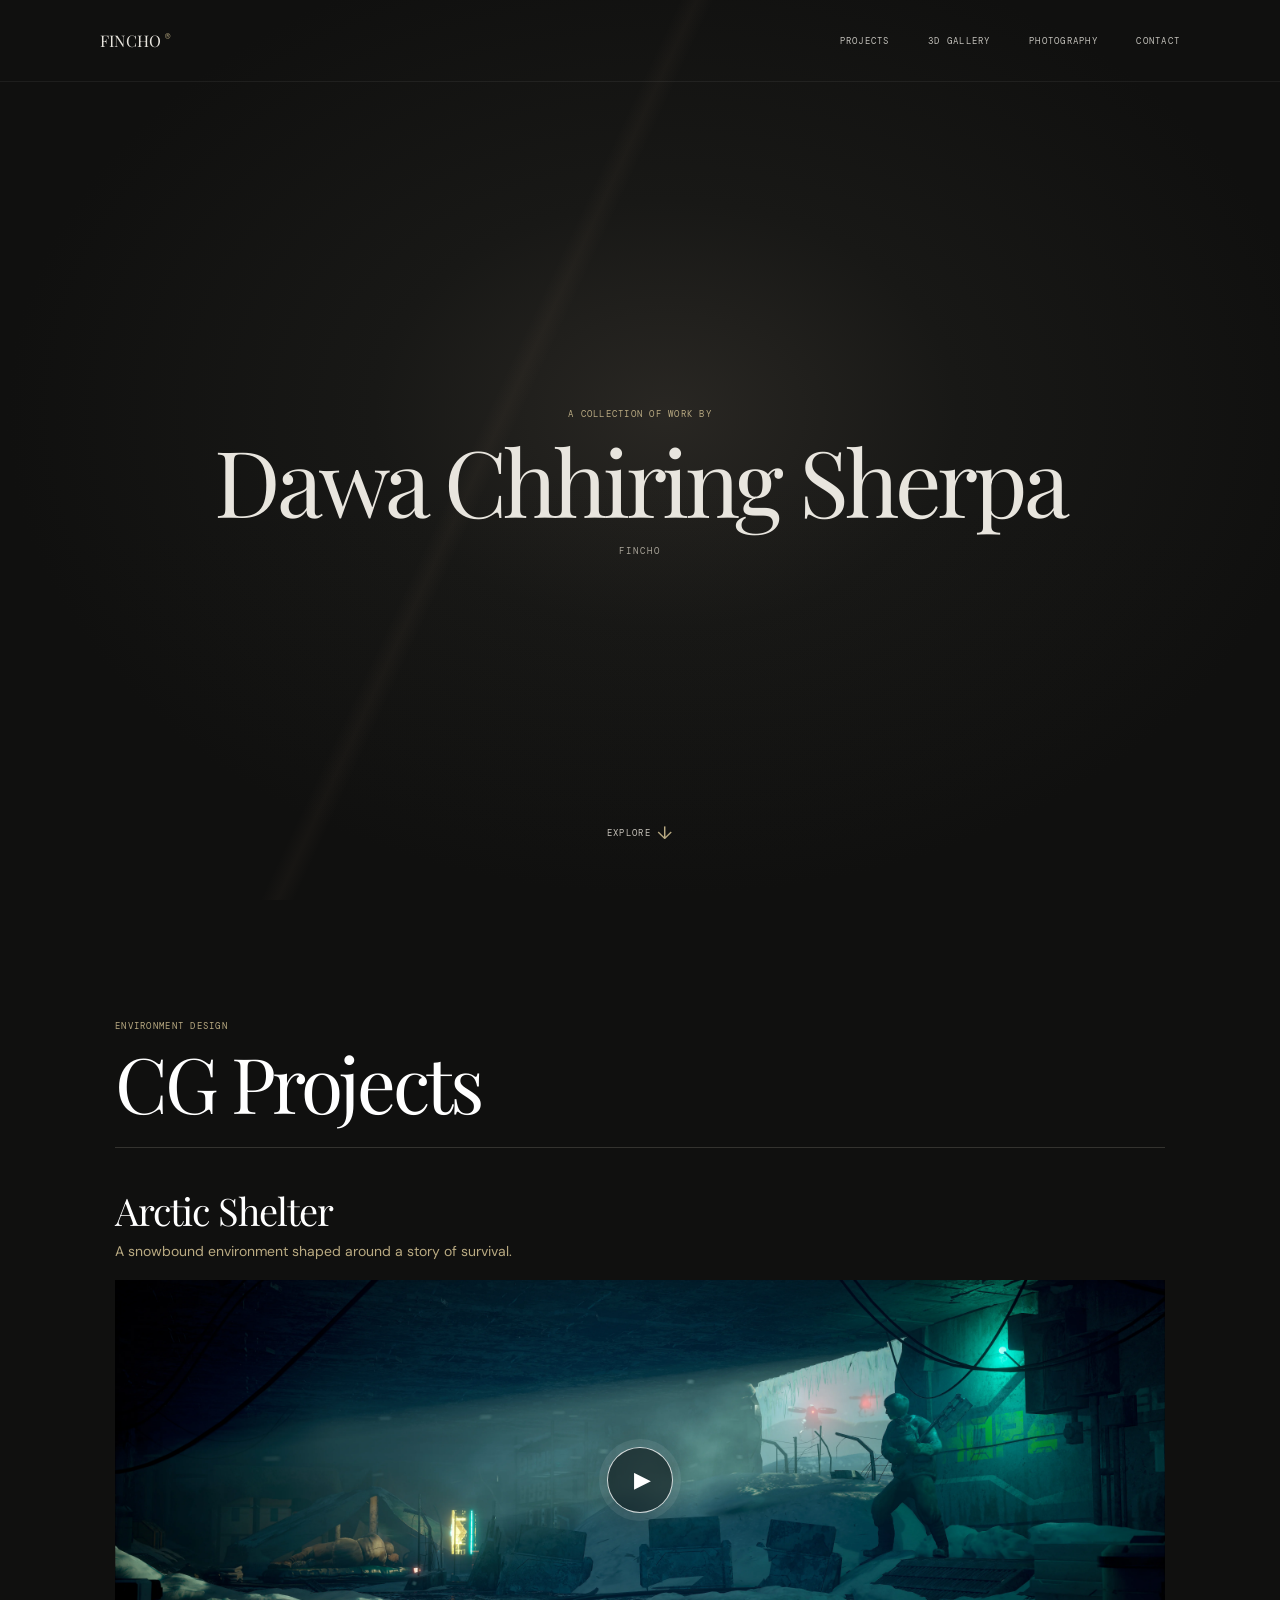
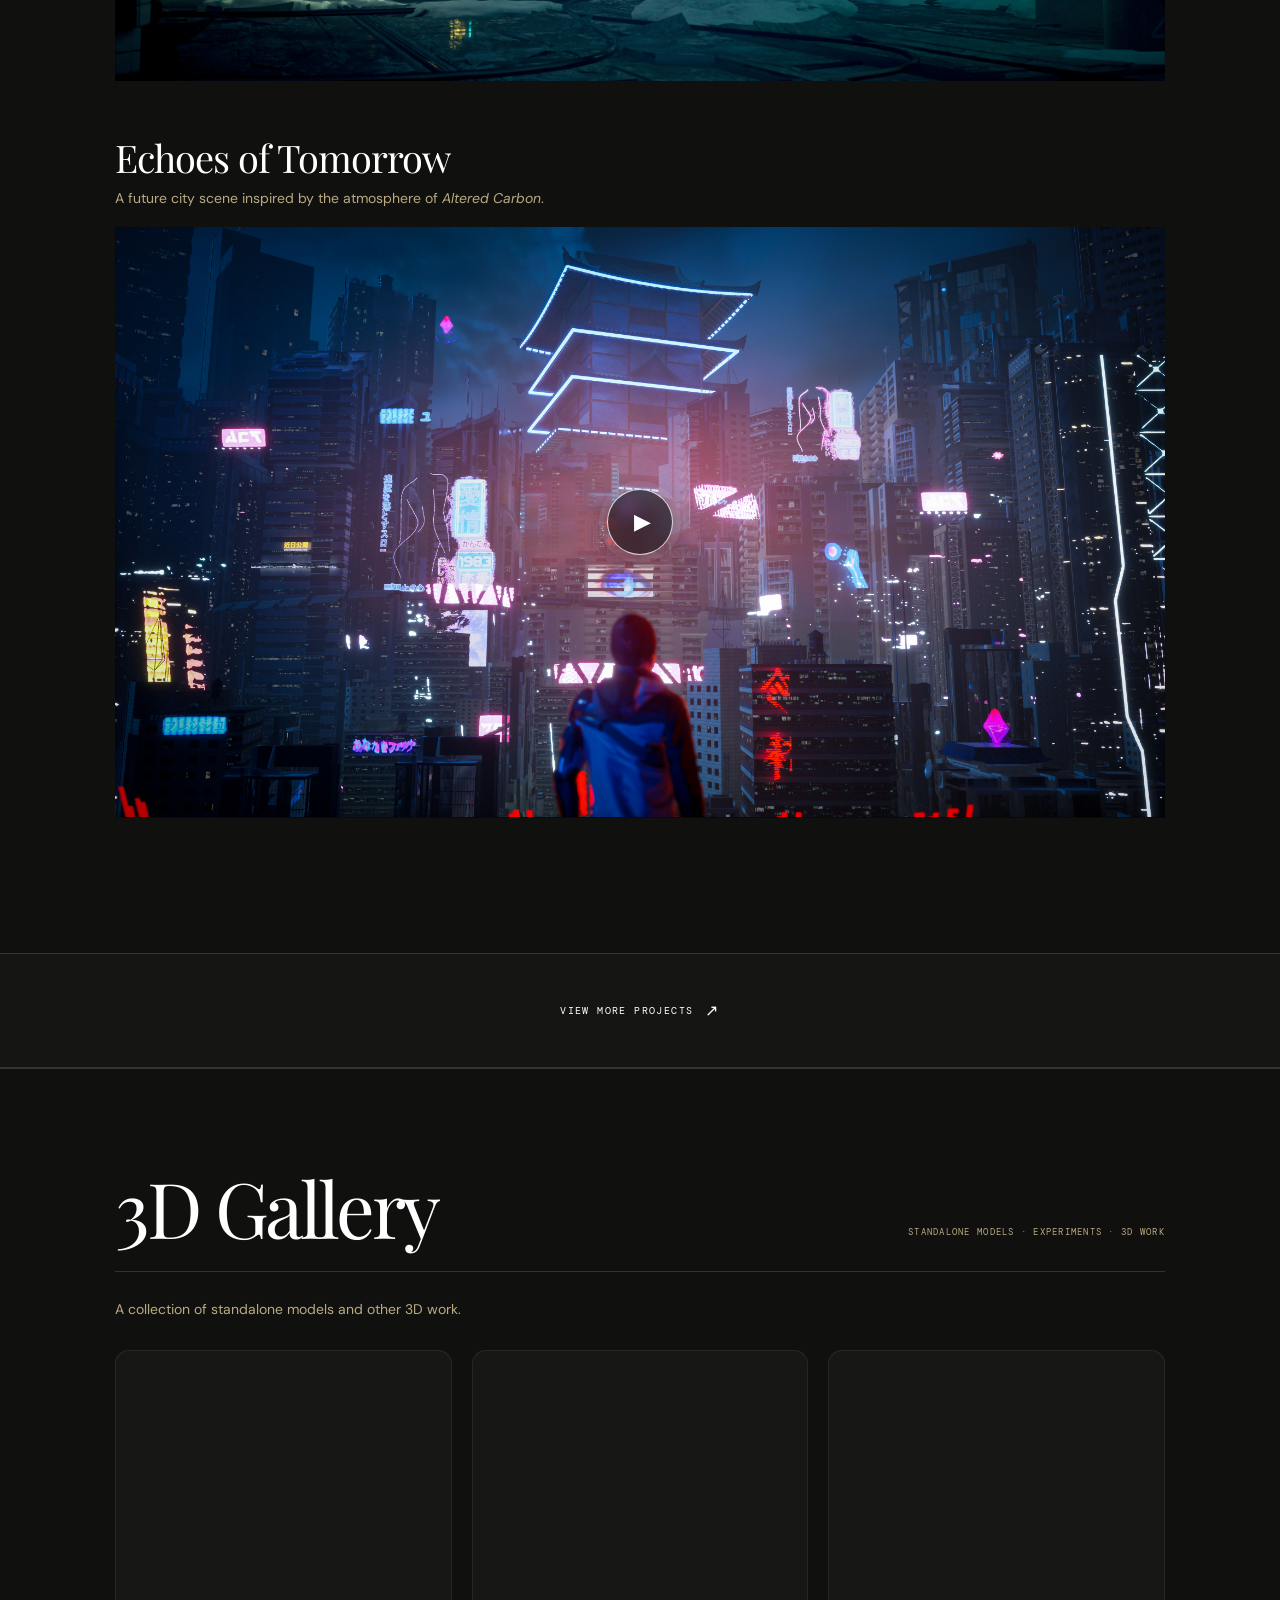
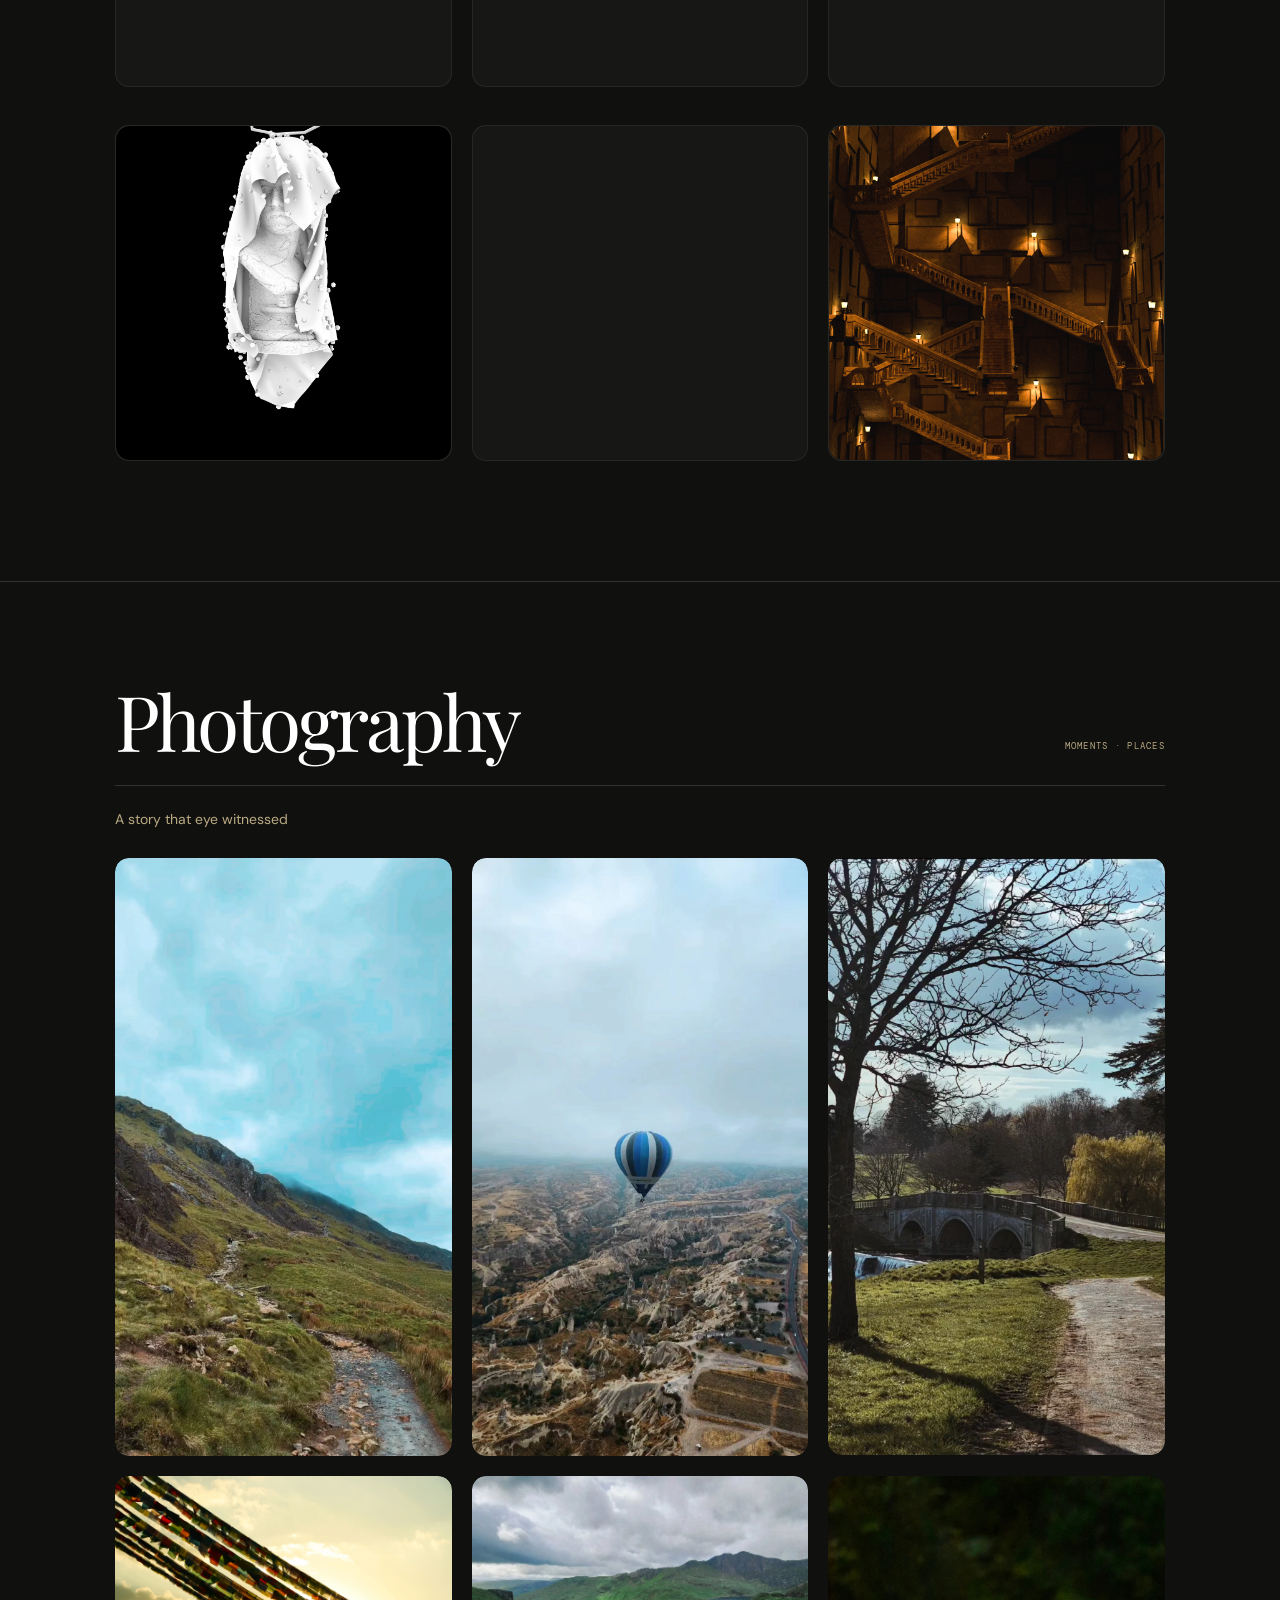
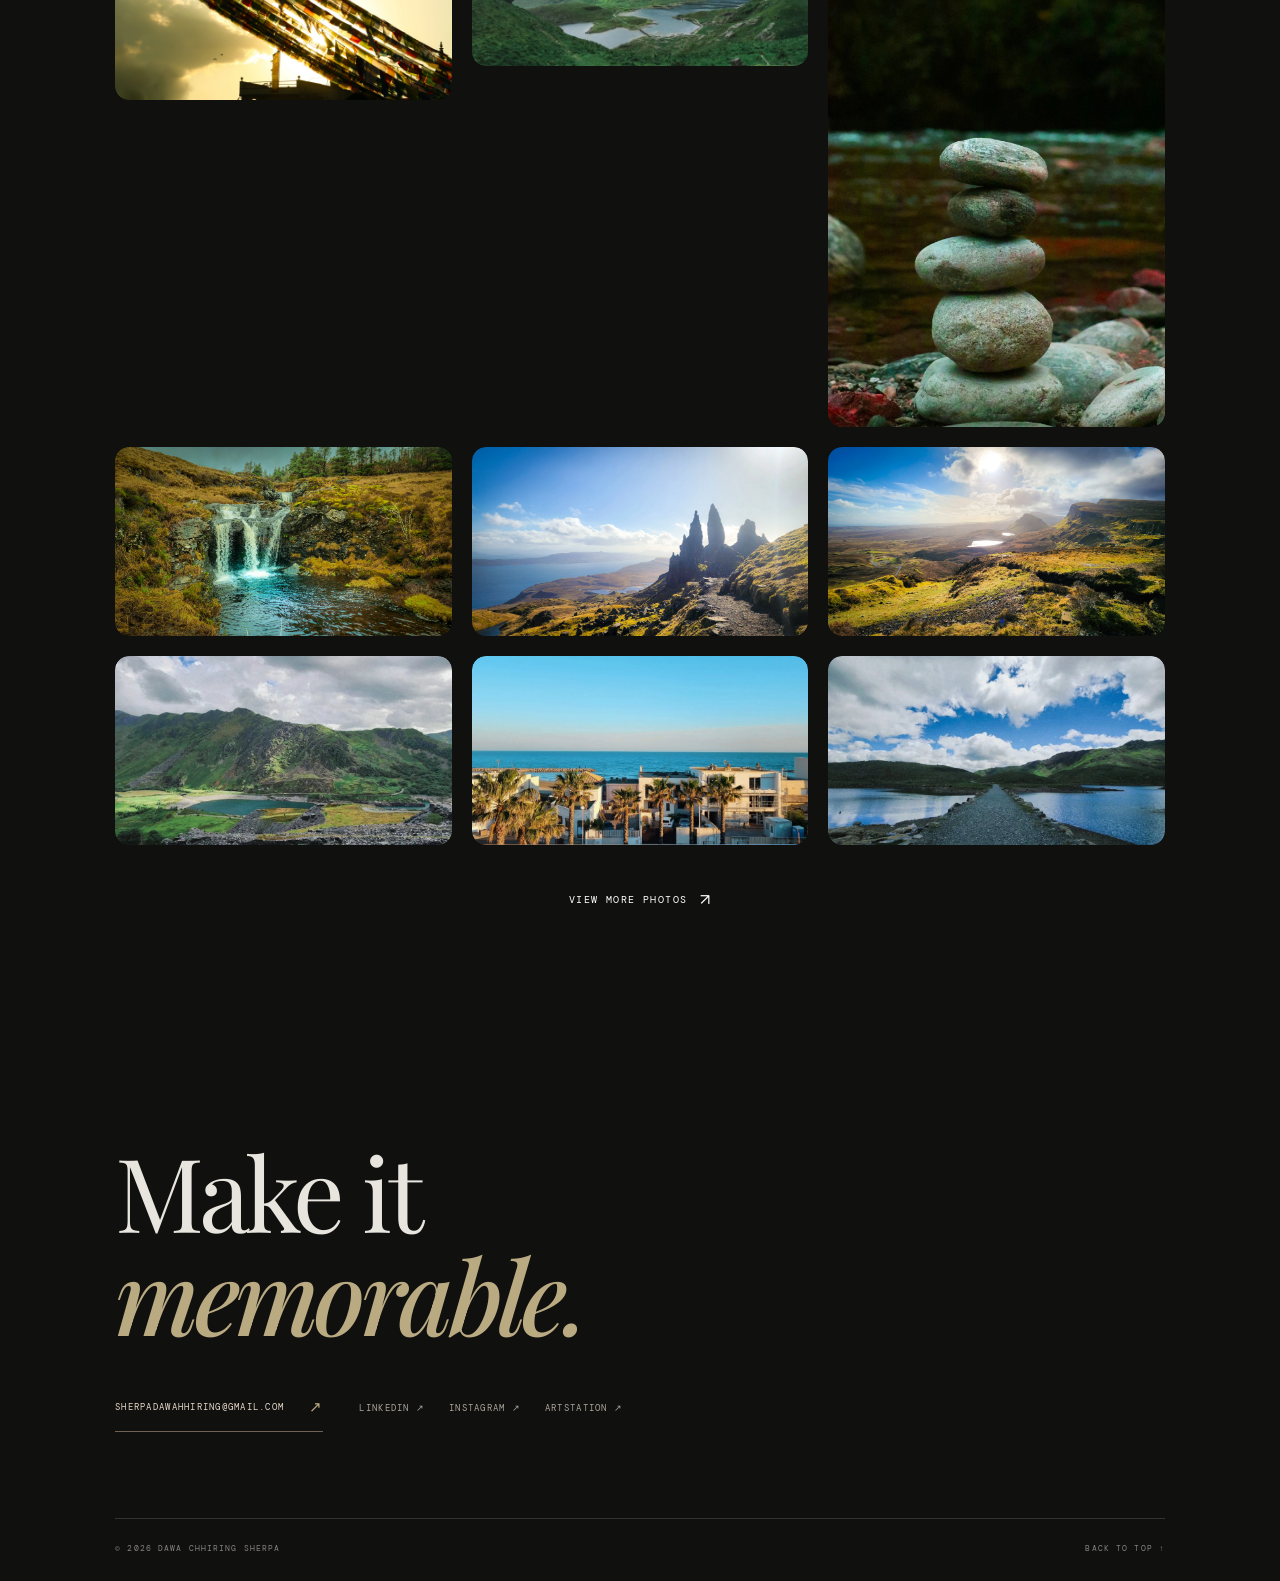
==== commit 14fa46cc: "Sync latest portfolio layout updates" ====
--- a/index.html
+++ b/index.html
@@ -15,7 +15,6 @@
       <a href="more-projects.html">PROJECTS</a>
       <a href="#3d-gallery">3D GALLERY</a>
       <a href="#photography">PHOTOGRAPHY</a>
-      <a href="#about">ABOUT</a>
       <a href="#contact">CONTACT</a>
     </nav>
     <button class="menu-toggle" aria-label="Open navigation" aria-expanded="false">MENU <span>＋</span></button>
@@ -65,7 +64,7 @@
         </article>
       </div>
     </section>
-    <section class="more-projects-cta"><a href="more-projects.html">VIEW ALL PROJECTS <span>↗</span></a></section>
+    <section class="more-projects-cta"><a href="more-projects.html">VIEW MORE PROJECTS <span>↗</span></a></section>
     <section class="gallery-section" id="3d-gallery" aria-labelledby="gallery-title">
       <div class="section-heading">
         <div><h2 id="gallery-title">3D Gallery</h2></div>
@@ -145,22 +144,19 @@
 </div>
       <div class="photography-more"><a href="photography.html">VIEW MORE PHOTOS <span>↗</span></a></div>
     </section>
-    <section class="about-section" id="about">
-      <div class="about-copy"><h2>Making things<br>with <em>meaning.</em></h2><div><p>Hello, I’m Dawa Chhiring Sherpa, also known as Fincho. This portfolio is a work in progress.</p><p class="replace-note">Add a few lines about your creative work and interests when you’re ready.</p></div></div>
-      <div class="about-bottom"><span>ALSO KNOWN AS <b>FINCHO</b></span><span>CREATIVE FOCUS <b>TO BE ADDED</b></span></div>
-    </section>
   </main>
 
   <footer id="contact">
-    <p class="eyebrow">HAVE SOMETHING IN MIND?</p>
-    <h2>Let's make<br><em>something good.</em></h2>
-    <a class="email-link" href="mailto:sherpadawahhiring@gmail.com">SHERPADAWAHHIRING@GMAIL.COM <span>↗</span></a>
-    <div class="social-links" aria-label="Social profiles">
-      <a href="https://www.linkedin.com/in/dawa-chhiring-sherpa" target="_blank" rel="noopener noreferrer">LINKEDIN ↗</a>
-      <a href="https://www.instagram.com/_oiiiiiiii_iiii/" target="_blank" rel="noopener noreferrer">INSTAGRAM ↗</a>
-      <a href="https://finchotarke5.artstation.com/" target="_blank" rel="noopener noreferrer">ARTSTATION ↗</a>
+    <h2>Make it<br><em>memorable.</em></h2>
+    <div class="footer-contact-links">
+      <a class="email-link" href="mailto:sherpadawahhiring@gmail.com">SHERPADAWAHHIRING@GMAIL.COM <span>↗</span></a>
+      <div class="social-links" aria-label="Social profiles">
+        <a href="https://www.linkedin.com/in/dawa-chhiring-sherpa" target="_blank" rel="noopener noreferrer">LINKEDIN ↗</a>
+        <a href="https://www.instagram.com/_oiiiiiiii_iiii/" target="_blank" rel="noopener noreferrer">INSTAGRAM ↗</a>
+        <a href="https://finchotarke5.artstation.com/" target="_blank" rel="noopener noreferrer">ARTSTATION ↗</a>
+      </div>
     </div>
-    <div class="footer-bottom"><a href="#top" class="wordmark">FINCHO<span>®</span></a><span>© 2026 DAWA CHHIRING SHERPA · DRAFT PORTFOLIO</span><a href="#top">BACK TO TOP ↑</a></div>
+    <div class="footer-bottom"><span>© 2026 DAWA CHHIRING SHERPA</span><a href="#top">BACK TO TOP ↑</a></div>
   </footer>
 
   <dialog class="project-dialog" aria-labelledby="dialog-title">
--- a/styles.css
+++ b/styles.css
@@ -318,3 +318,17 @@
 .photography-section .photo-tile .media-zoom img{display:block;width:100%;height:auto;max-height:none;aspect-ratio:auto;object-fit:contain;background:transparent}
 @media(max-width:900px){.photography-section .photography-grid{grid-template-columns:repeat(2,minmax(0,1fr))}}
 @media(max-width:520px){.photography-section .photography-grid{grid-template-columns:minmax(0,1fr);gap:16px}}
+
+/* Keep the closing contact area compact and clearly grouped. */
+footer h2{margin:0 0 38px}
+.footer-contact-links{display:flex;align-items:center;flex-wrap:wrap;gap:36px}
+.footer-contact-links .social-links{margin-top:0;gap:24px}
+.footer-bottom{margin-top:86px;display:flex;align-items:center;gap:24px}
+.footer-bottom>a:last-child{margin-left:auto}
+@media(max-width:760px){
+  .footer-contact-links{align-items:flex-start;flex-direction:column;gap:24px}
+  .footer-contact-links .social-links{gap:18px}
+  .footer-bottom{display:grid;grid-template-columns:1fr auto;gap:18px;margin-top:64px}
+  .footer-bottom span{order:initial;width:auto}
+  .footer-bottom>a:last-child{margin-left:0}
+}
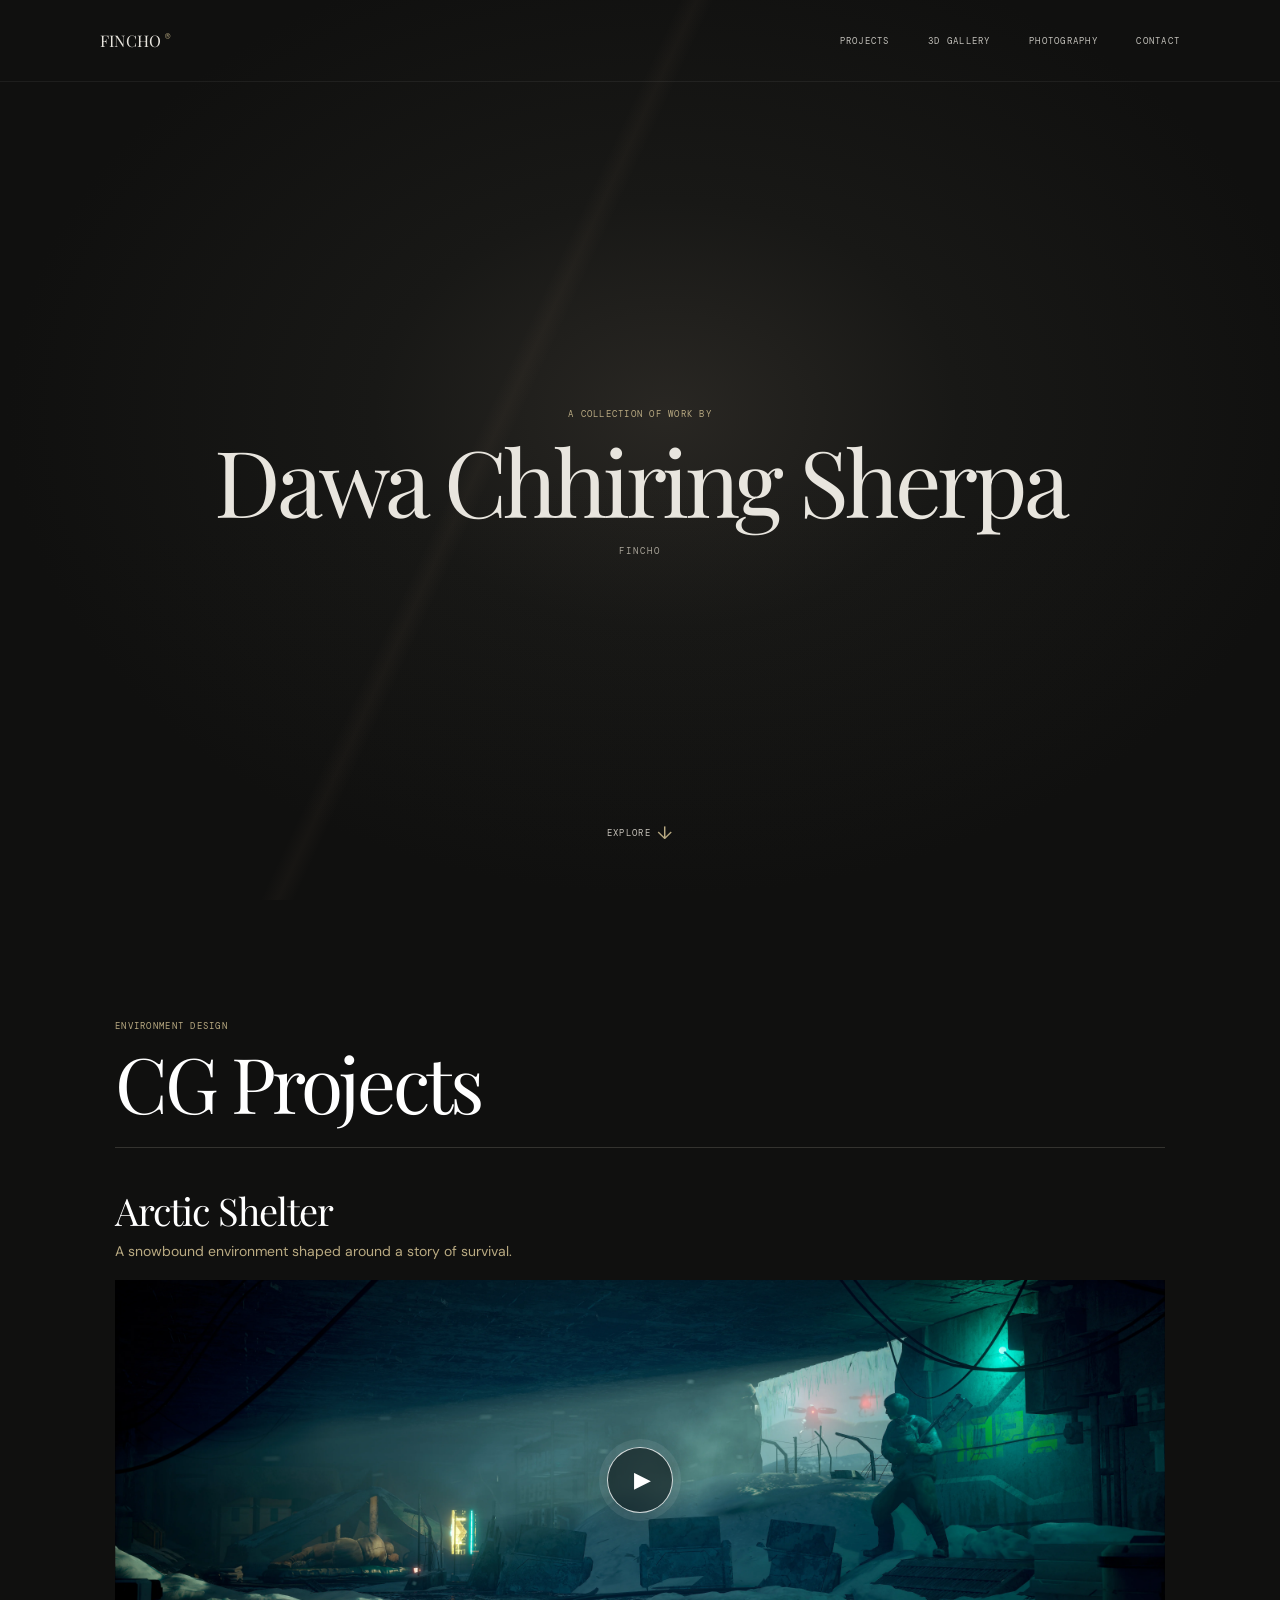
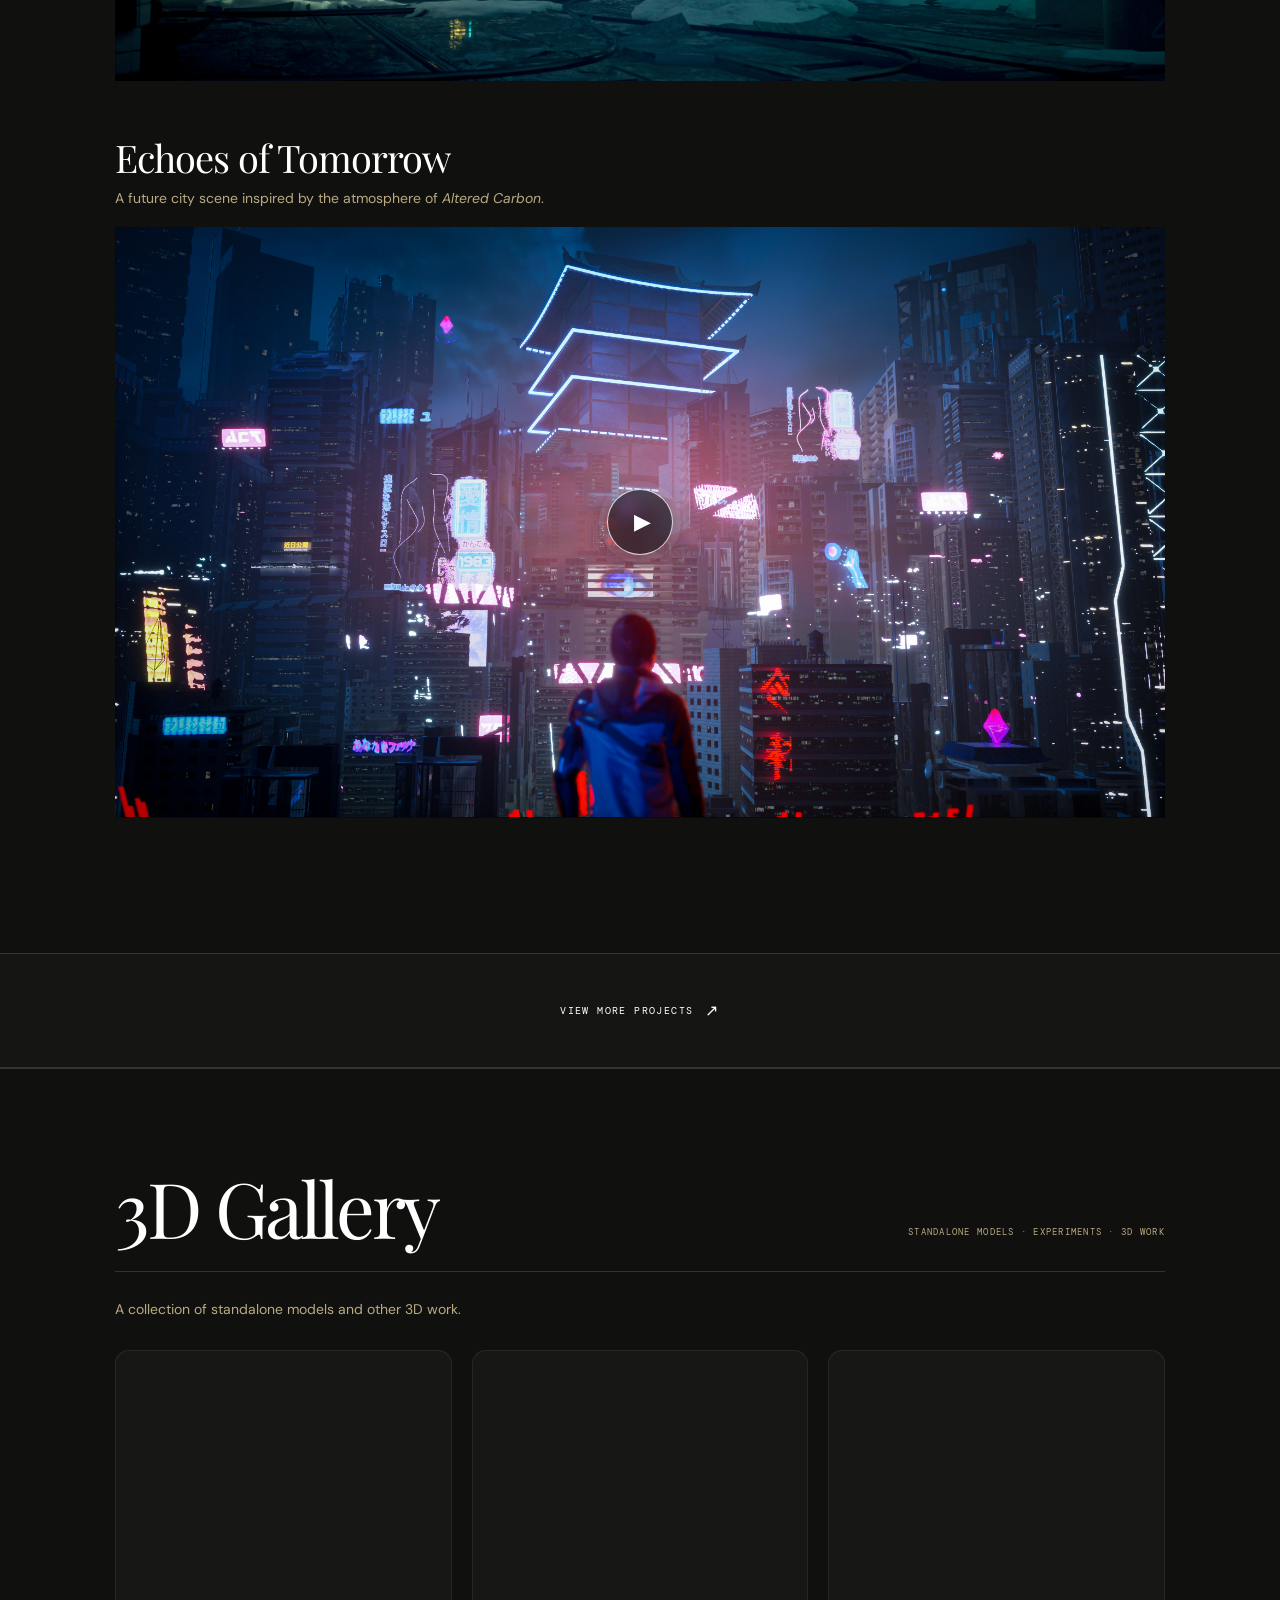
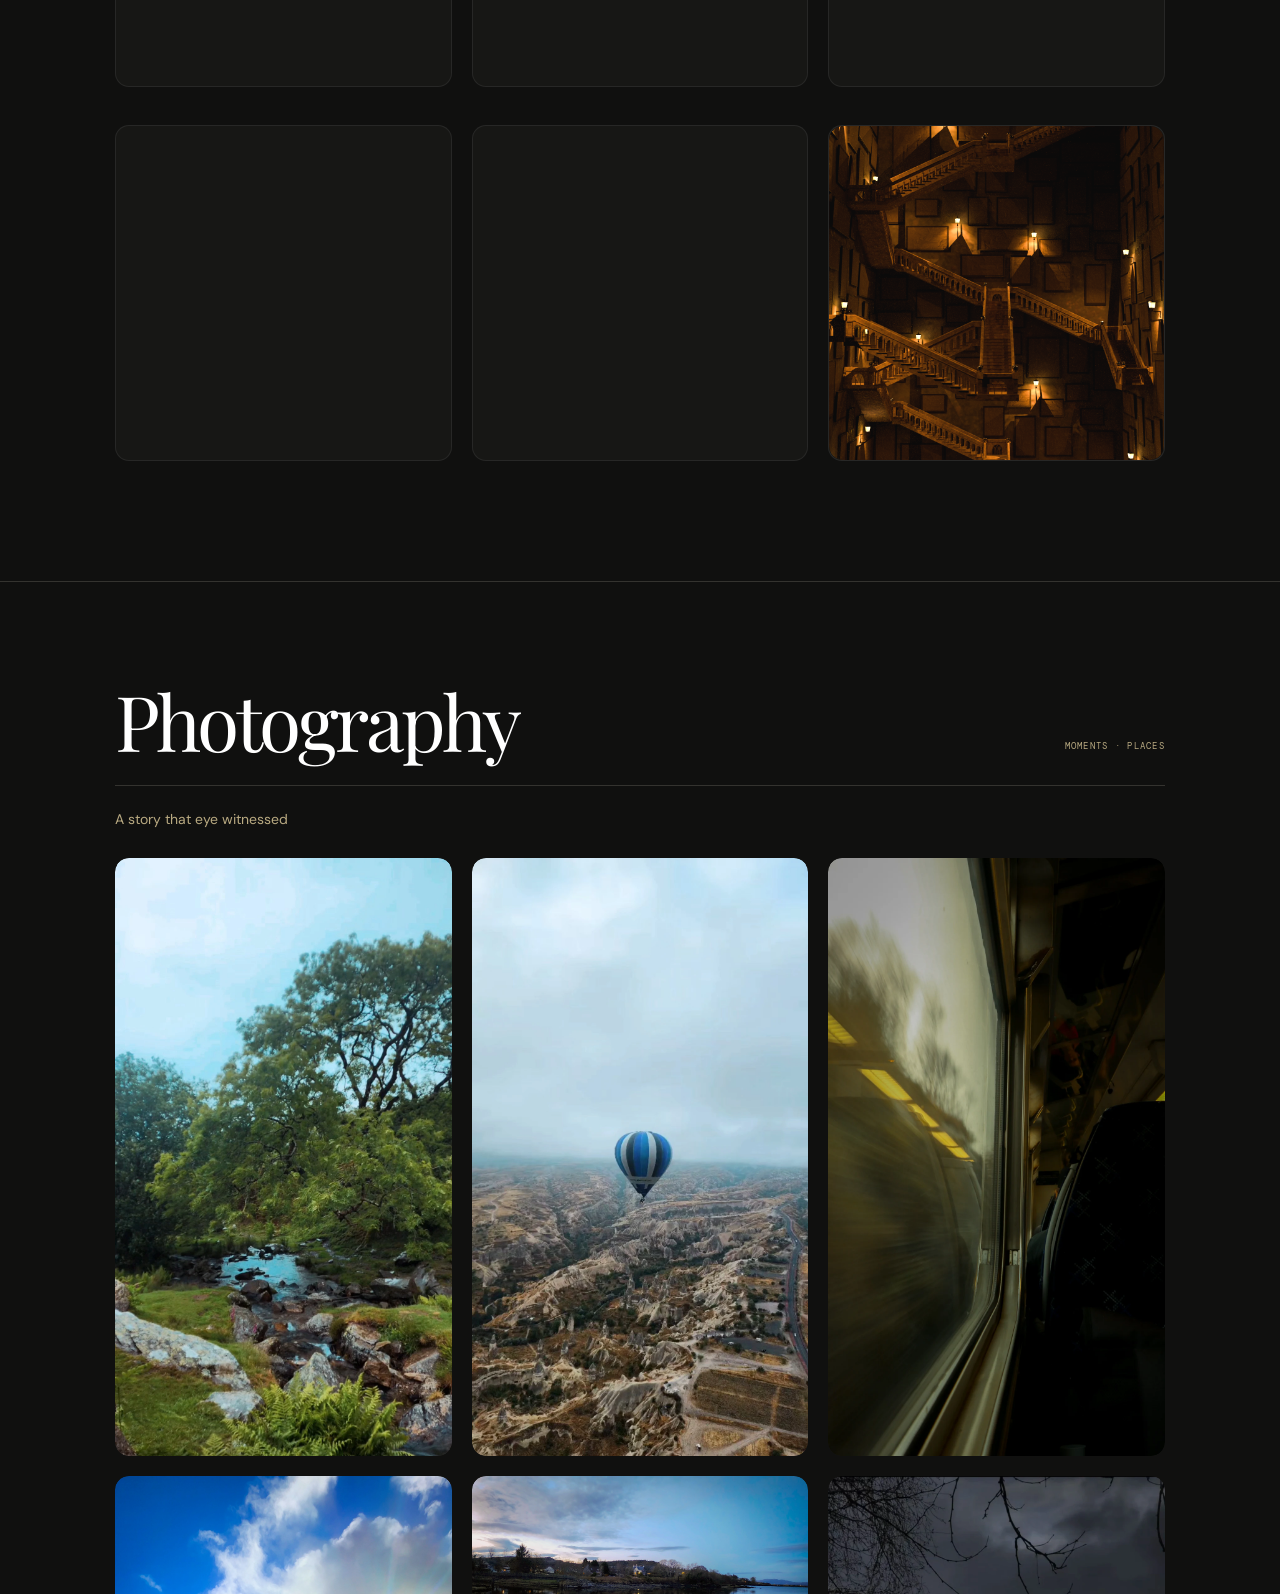
==== commit f74d7e55: "Add new photography gallery images" ====
--- a/index.html
+++ b/index.html
@@ -141,6 +141,23 @@
         <figure class="photo-tile" hidden><button class="media-zoom" data-full-image="media/photo-temple-spire.webp" data-image-alt="An ornate stone temple spire against a bright sky" aria-label="View photograph full screen"><img src="media/photo-temple-spire.webp" alt="An ornate stone temple spire against a bright sky" loading="lazy" decoding="async"></button></figure>
         <figure class="photo-tile" hidden><button class="media-zoom" data-full-image="media/photo-boudhanath-stupa.webp" data-image-alt="Boudhanath Stupa with colorful prayer flags" aria-label="View photograph full screen"><img src="media/photo-boudhanath-stupa.webp" alt="Boudhanath Stupa with colorful prayer flags" loading="lazy" decoding="async"></button></figure>
         <figure class="photo-tile" hidden><button class="media-zoom" data-full-image="media/photo-forest-canopy.webp" data-image-alt="Looking up through a canopy of tall forest trees" aria-label="View photograph full screen"><img src="media/photo-forest-canopy.webp" alt="Looking up through a canopy of tall forest trees" loading="lazy" decoding="async"></button></figure>
+        <figure class="photo-tile" hidden><button class="media-zoom" data-full-image="media/photo-himalaya-blue-hour.webp" data-image-alt="Snow-covered Himalayan peaks at blue hour above a dark valley" aria-label="View photograph full screen"><img src="media/photo-himalaya-blue-hour.webp" alt="Snow-covered Himalayan peaks at blue hour above a dark valley" width="3200" height="2133" loading="lazy" decoding="async"></button></figure>
+        <figure class="photo-tile" hidden><button class="media-zoom" data-full-image="media/photo-himalaya-sunrise-panorama.webp" data-image-alt="A Himalayan mountain range catching the first light of sunrise" aria-label="View photograph full screen"><img src="media/photo-himalaya-sunrise-panorama.webp" alt="A Himalayan mountain range catching the first light of sunrise" width="3200" height="1567" loading="lazy" decoding="async"></button></figure>
+        <figure class="photo-tile" hidden><button class="media-zoom" data-full-image="media/photo-snow-mountain-village.webp" data-image-alt="A snow-covered mountain village nestled high in the mountains" aria-label="View photograph full screen"><img src="media/photo-snow-mountain-village.webp" alt="A snow-covered mountain village nestled high in the mountains" width="3200" height="2133" loading="lazy" decoding="async"></button></figure>
+        <figure class="photo-tile" hidden><button class="media-zoom" data-full-image="media/photo-suspension-bridge.webp" data-image-alt="A suspension bridge crossing a forested mountain gorge" aria-label="View photograph full screen"><img src="media/photo-suspension-bridge.webp" alt="A suspension bridge crossing a forested mountain gorge" width="3200" height="2133" loading="lazy" decoding="async"></button></figure>
+        <figure class="photo-tile" hidden><button class="media-zoom" data-full-image="media/photo-himalaya-golden-peaks.webp" data-image-alt="Sunlit snow peaks above a golden Himalayan forest" aria-label="View photograph full screen"><img src="media/photo-himalaya-golden-peaks.webp" alt="Sunlit snow peaks above a golden Himalayan forest" width="3200" height="2133" loading="lazy" decoding="async"></button></figure>
+        <figure class="photo-tile" hidden><button class="media-zoom" data-full-image="media/photo-himalaya-forest-view.webp" data-image-alt="A mountain range seen beyond a sunlit forest clearing" aria-label="View photograph full screen"><img src="media/photo-himalaya-forest-view.webp" alt="A mountain range seen beyond a sunlit forest clearing" width="3200" height="2133" loading="lazy" decoding="async"></button></figure>
+        <figure class="photo-tile" hidden><button class="media-zoom" data-full-image="media/photo-himalaya-valley-fence.webp" data-image-alt="A wooden fence bordering a broad green mountain valley" aria-label="View photograph full screen"><img src="media/photo-himalaya-valley-fence.webp" alt="A wooden fence bordering a broad green mountain valley" width="3200" height="2133" loading="lazy" decoding="async"></button></figure>
+        <figure class="photo-tile" hidden><button class="media-zoom" data-full-image="media/photo-himalaya-misty-ridges.webp" data-image-alt="Layers of Himalayan ridges fading into the morning mist" aria-label="View photograph full screen"><img src="media/photo-himalaya-misty-ridges.webp" alt="Layers of Himalayan ridges fading into the morning mist" width="3200" height="2560" loading="lazy" decoding="async"></button></figure>
+        <figure class="photo-tile" hidden><button class="media-zoom" data-full-image="media/photo-himalaya-stone-cairns.webp" data-image-alt="Stone cairns overlooking a clear mountain panorama" aria-label="View photograph full screen"><img src="media/photo-himalaya-stone-cairns.webp" alt="Stone cairns overlooking a clear mountain panorama" width="3200" height="1802" loading="lazy" decoding="async"></button></figure>
+        <figure class="photo-tile" hidden><button class="media-zoom" data-full-image="media/photo-yak-in-mist.webp" data-image-alt="A yak crossing a grassy hillside in the mountain mist" aria-label="View photograph full screen"><img src="media/photo-yak-in-mist.webp" alt="A yak crossing a grassy hillside in the mountain mist" width="1919" height="1080" loading="lazy" decoding="async"></button></figure>
+        <figure class="photo-tile" hidden><button class="media-zoom" data-full-image="media/photo-clouds-over-hills.webp" data-image-alt="Low clouds spilling over a green mountain trail" aria-label="View photograph full screen"><img src="media/photo-clouds-over-hills.webp" alt="Low clouds spilling over a green mountain trail" width="1919" height="1080" loading="lazy" decoding="async"></button></figure>
+        <figure class="photo-tile" hidden><button class="media-zoom" data-full-image="media/photo-autumn-mountain-path.webp" data-image-alt="A stone path winding through autumn-coloured mountain hills" aria-label="View photograph full screen"><img src="media/photo-autumn-mountain-path.webp" alt="A stone path winding through autumn-coloured mountain hills" width="1919" height="1080" loading="lazy" decoding="async"></button></figure>
+        <figure class="photo-tile" hidden><button class="media-zoom" data-full-image="media/photo-cairn-sunrise-wide.webp" data-image-alt="A stone cairn silhouetted against sunrise over distant ridges" aria-label="View photograph full screen"><img src="media/photo-cairn-sunrise-wide.webp" alt="A stone cairn silhouetted against sunrise over distant ridges" width="3200" height="1802" loading="lazy" decoding="async"></button></figure>
+        <figure class="photo-tile" hidden><button class="media-zoom" data-full-image="media/photo-cairn-sunrise.webp" data-image-alt="A tall stone cairn against a deep blue dawn sky" aria-label="View photograph full screen"><img src="media/photo-cairn-sunrise.webp" alt="A tall stone cairn against a deep blue dawn sky" width="1802" height="3200" loading="lazy" decoding="async"></button></figure>
+        <figure class="photo-tile" hidden><button class="media-zoom" data-full-image="media/photo-hiker-sunrise.webp" data-image-alt="A hiker taking in the sunrise from a mountain summit" aria-label="View photograph full screen"><img src="media/photo-hiker-sunrise.webp" alt="A hiker taking in the sunrise from a mountain summit" width="3200" height="1802" loading="lazy" decoding="async"></button></figure>
+        <figure class="photo-tile" hidden><button class="media-zoom" data-full-image="media/photo-cairn-mountain-close.webp" data-image-alt="A close view of a stone cairn with Himalayan peaks behind" aria-label="View photograph full screen"><img src="media/photo-cairn-mountain-close.webp" alt="A close view of a stone cairn with Himalayan peaks behind" width="3200" height="1802" loading="lazy" decoding="async"></button></figure>
+        <figure class="photo-tile" hidden><button class="media-zoom" data-full-image="media/photo-hiker-blue-hour.webp" data-image-alt="A lone hiker silhouetted against the last light over the mountains" aria-label="View photograph full screen"><img src="media/photo-hiker-blue-hour.webp" alt="A lone hiker silhouetted against the last light over the mountains" width="3200" height="1802" loading="lazy" decoding="async"></button></figure>
 </div>
       <div class="photography-more"><a href="photography.html">VIEW MORE PHOTOS <span>↗</span></a></div>
     </section>
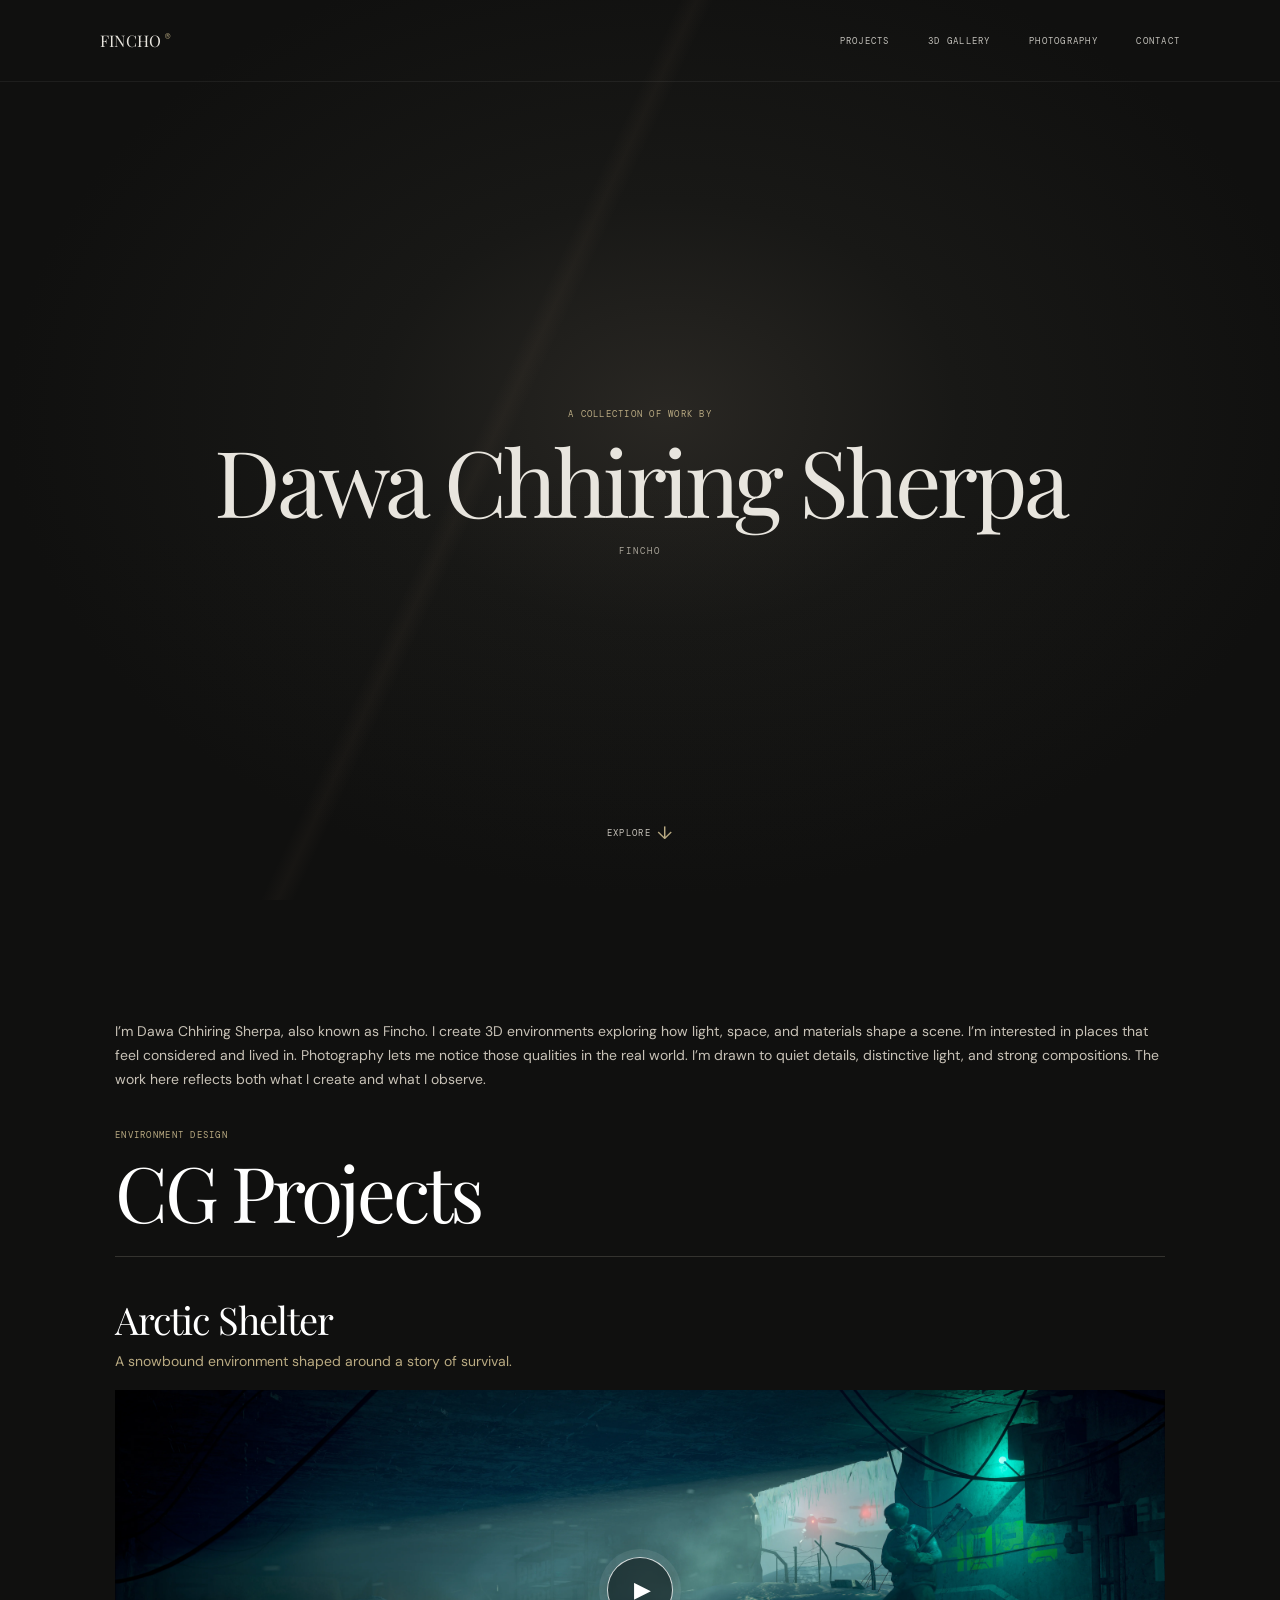
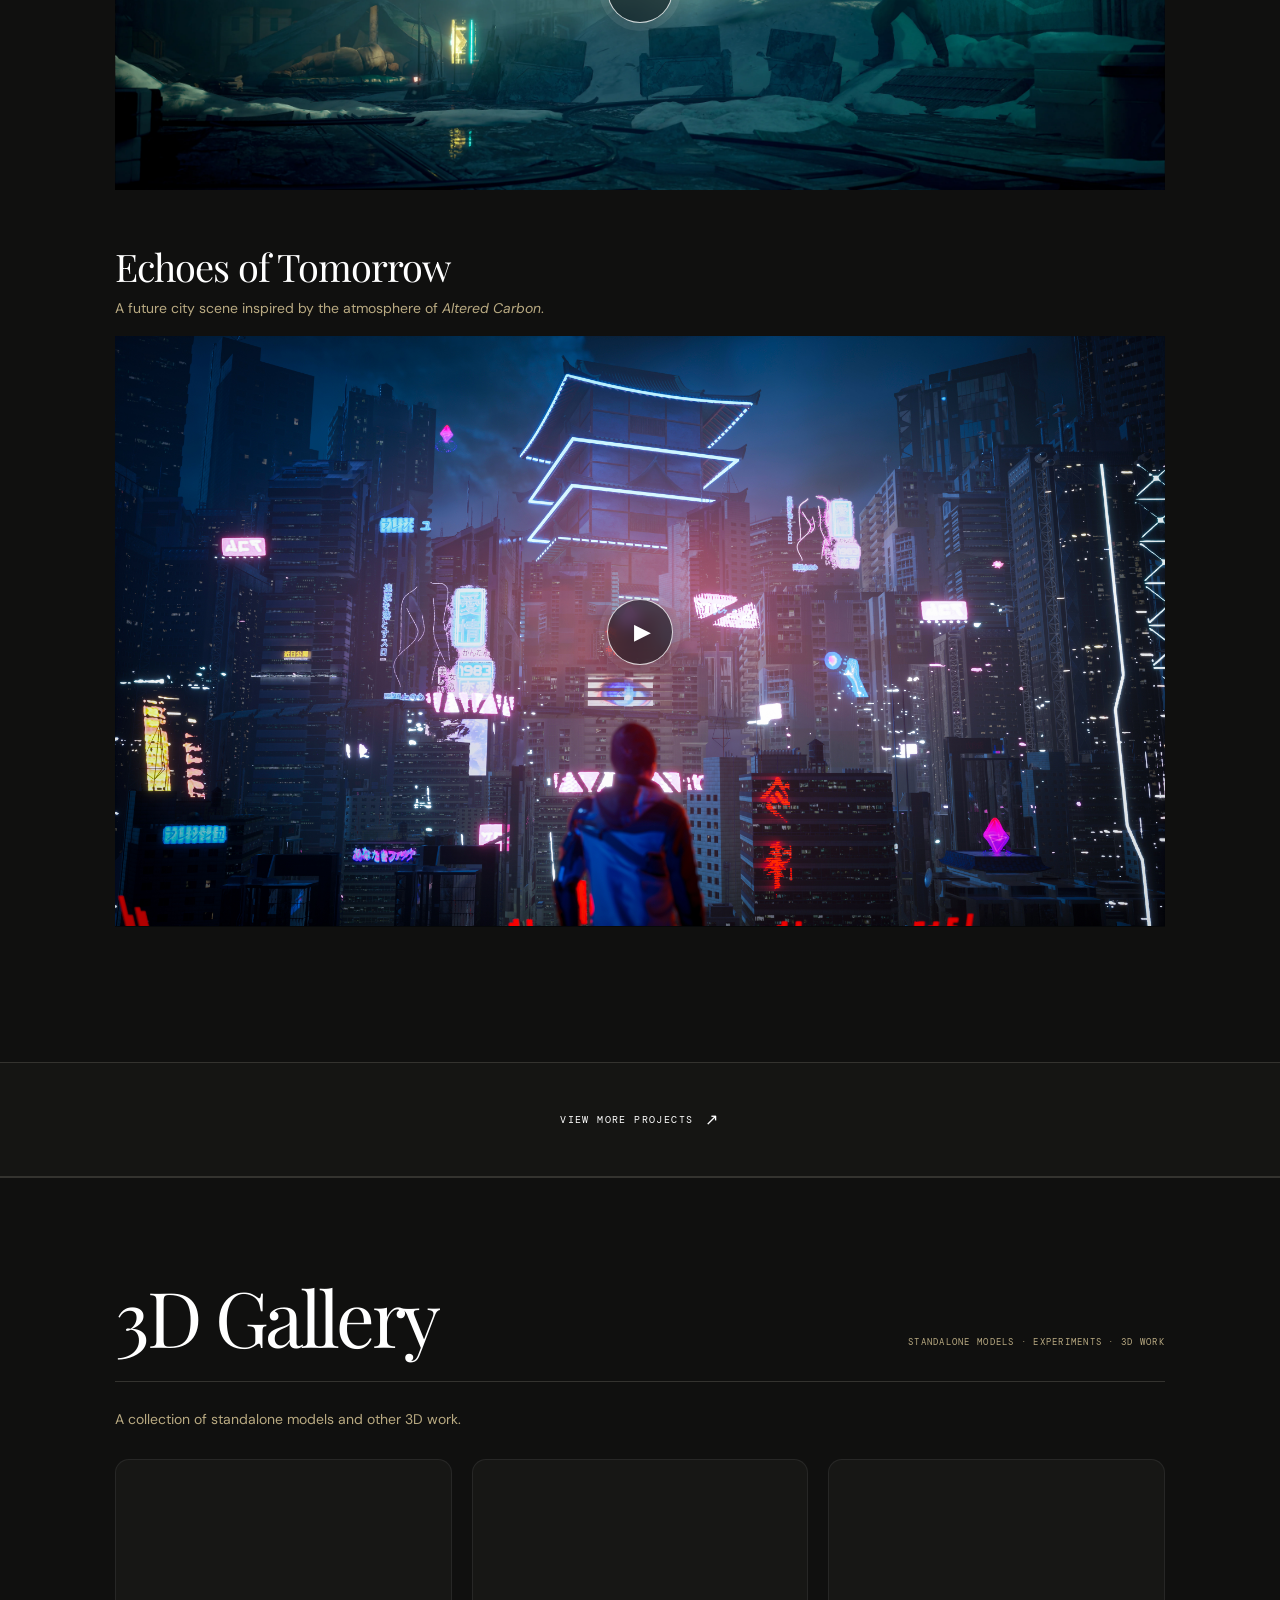
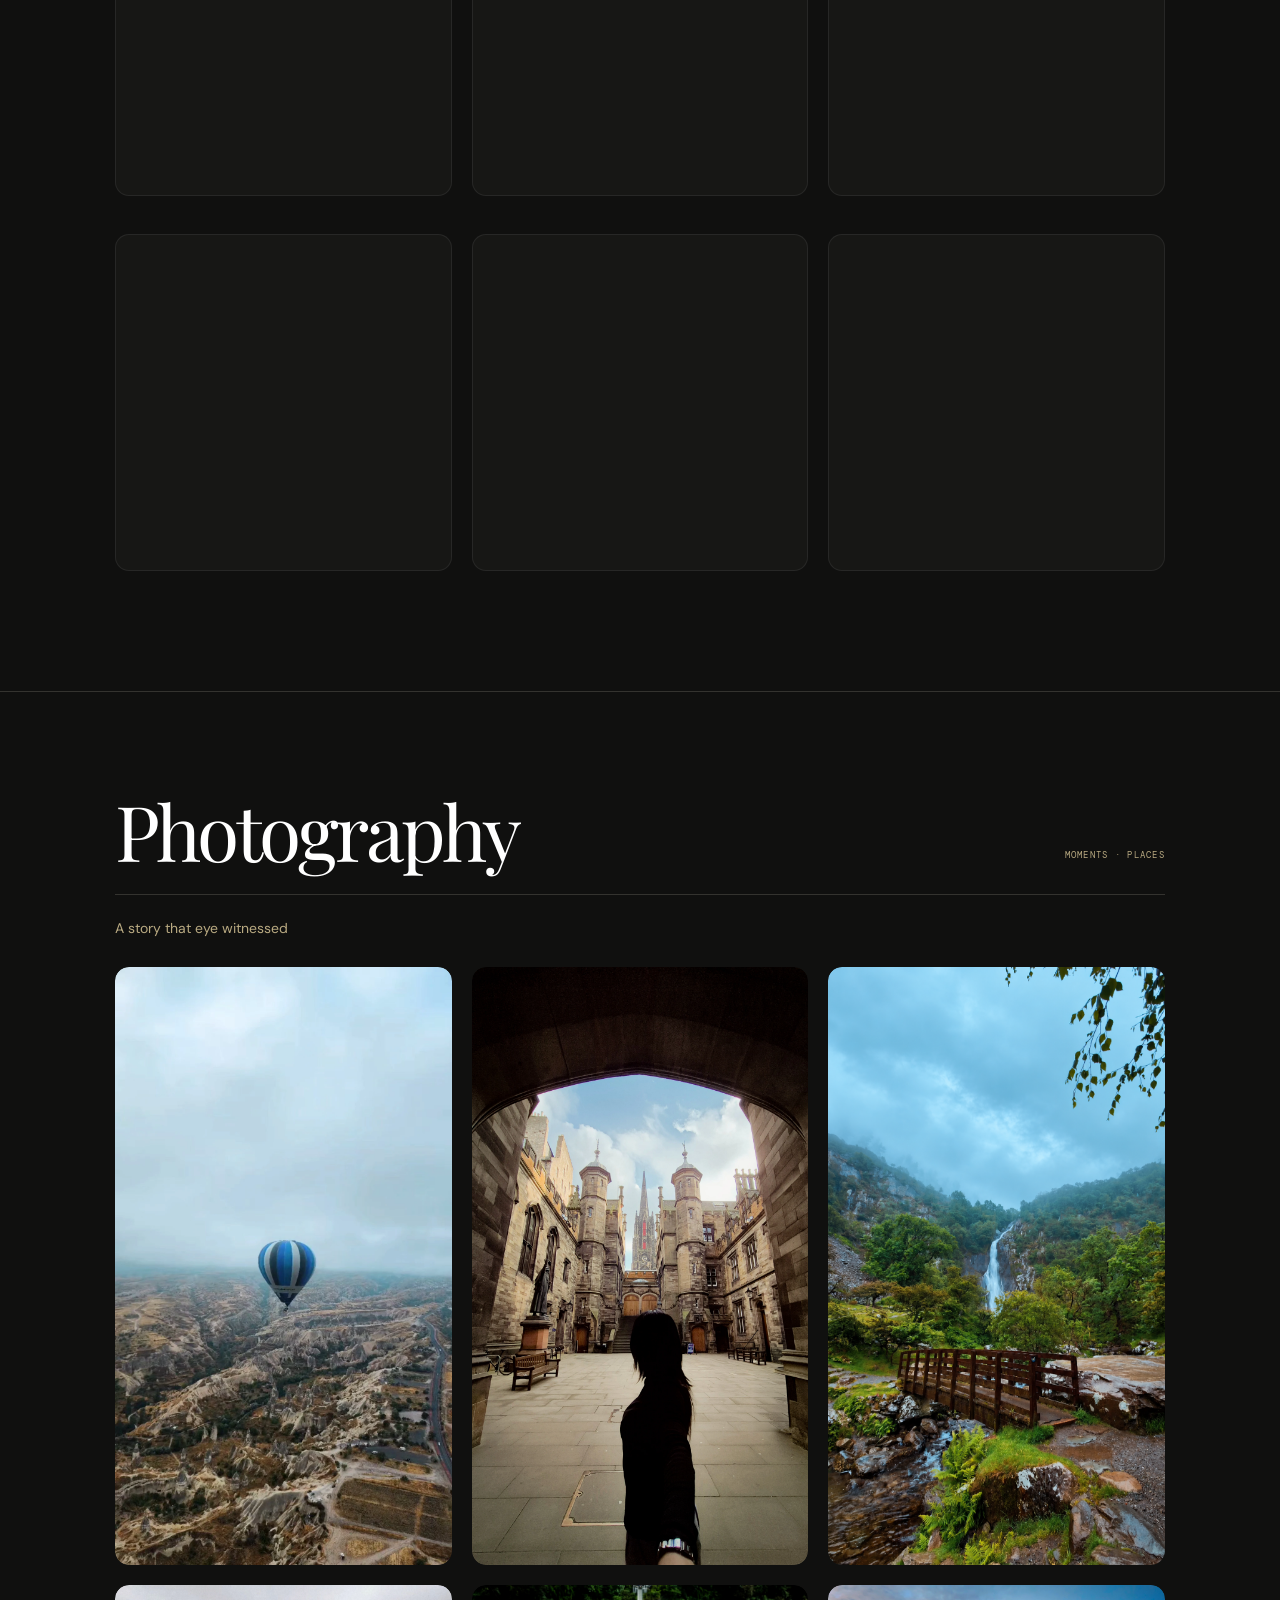
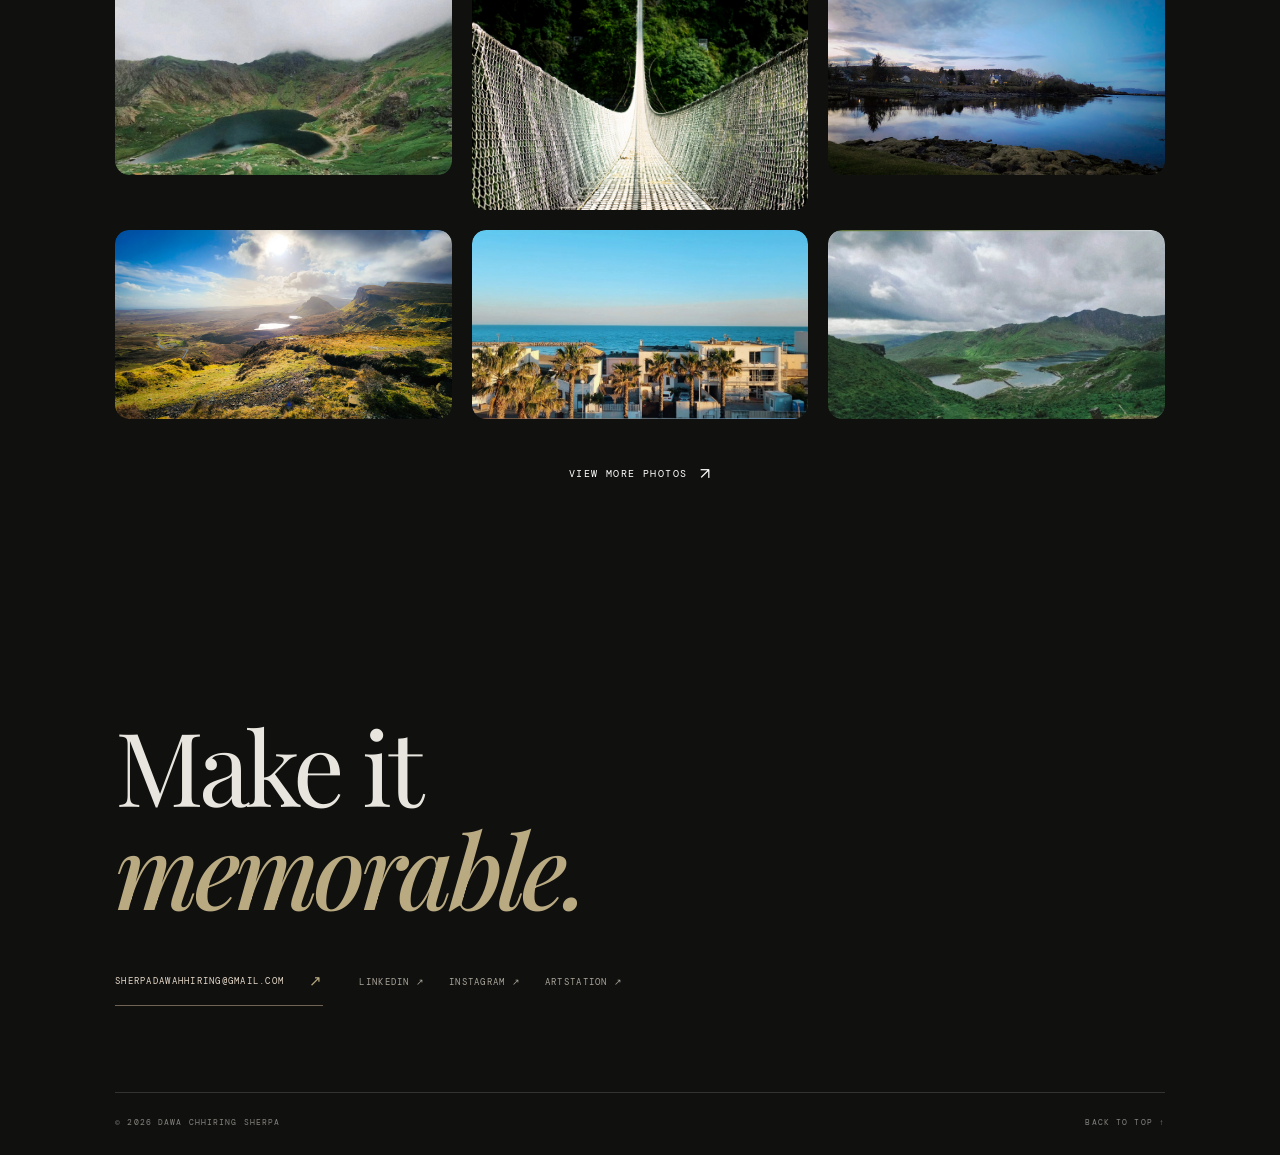
==== commit f395480d: "Update homepage photography and photo layout" ====
--- a/index.html
+++ b/index.html
@@ -34,6 +34,7 @@
       </div>
     </section>
     <section class="work-section" id="selected-projects" aria-labelledby="selected-projects-title">
+      <p class="projects-intro">I’m Dawa Chhiring Sherpa, also known as Fincho. I create 3D environments exploring how light, space, and materials shape a scene. I’m interested in places that feel considered and lived in. Photography lets me notice those qualities in the real world. I’m drawn to quiet details, distinctive light, and strong compositions. The work here reflects both what I create and what I observe.</p>
       <div class="section-heading">
         <div><p class="eyebrow">ENVIRONMENT DESIGN</p><h2 id="selected-projects-title">CG Projects</h2></div>
       </div>
@@ -114,7 +115,7 @@
         <figure class="photo-tile" hidden><button class="media-zoom" data-full-image="media/photo-edinburgh-arch.webp" data-image-alt="An Edinburgh courtyard seen through a stone arch" aria-label="View photograph full screen"><img src="media/photo-edinburgh-arch.webp" alt="An Edinburgh courtyard seen through a stone arch" loading="lazy" decoding="async"></button></figure>
         <figure class="photo-tile" hidden><button class="media-zoom" data-full-image="media/photo-ferry-window.webp" data-image-alt="Sea and distant islands seen from a ferry" aria-label="View photograph full screen"><img src="media/photo-ferry-window.webp" alt="Sea and distant islands seen from a ferry" loading="lazy" decoding="async"></button></figure>
         <figure class="photo-tile" hidden><button class="media-zoom" data-full-image="media/photo-stacked-stones.webp" data-image-alt="A stack of smooth stones beside a forest stream" aria-label="View photograph full screen"><img src="media/photo-stacked-stones.webp" alt="A stack of smooth stones beside a forest stream" loading="lazy" decoding="async"></button></figure>
-        <figure class="photo-tile" hidden><button class="media-zoom" data-full-image="media/photo-forest-stream.webp" data-image-alt="A rocky stream flowing below a deep green forest" aria-label="View photograph full screen"><img src="media/photo-forest-stream.webp" alt="A rocky stream flowing below a deep green forest" loading="lazy" decoding="async"></button></figure>
+        <figure class="photo-tile" hidden><button class="media-zoom" data-full-image="media/photo-forest-stream.jpg" data-image-alt="A rocky stream flowing below a deep green forest" aria-label="View photograph full screen"><img src="media/photo-forest-stream.jpg" alt="A rocky stream flowing below a deep green forest" loading="lazy" decoding="async"></button></figure>
         <figure class="photo-tile" hidden><button class="media-zoom" data-full-image="media/photo-traditional-puppets.webp" data-image-alt="Traditional red puppets displayed in a market" aria-label="View photograph full screen"><img src="media/photo-traditional-puppets.webp" alt="Traditional red puppets displayed in a market" loading="lazy" decoding="async"></button></figure>
         <figure class="photo-tile" hidden><button class="media-zoom" data-full-image="media/photo-prayer-flags.webp" data-image-alt="Colourful prayer flags crossing a bright mountain sky" aria-label="View photograph full screen"><img src="media/photo-prayer-flags.webp" alt="Colourful prayer flags crossing a bright mountain sky" loading="lazy" decoding="async"></button></figure>
         <figure class="photo-tile" hidden><button class="media-zoom" data-full-image="media/photo-prayer-flags-sunset.webp" data-image-alt="Prayer flags silhouetted against the golden sunset" aria-label="View photograph full screen"><img src="media/photo-prayer-flags-sunset.webp" alt="Prayer flags silhouetted against the golden sunset" loading="lazy" decoding="async"></button></figure>
@@ -131,7 +132,8 @@
         <figure class="photo-tile" hidden><button class="media-zoom" data-full-image="media/photo-coastal-lighthouse.webp" data-image-alt="A small lighthouse at the end of a rocky coastal breakwater" aria-label="View photograph full screen"><img src="media/photo-coastal-lighthouse.webp" alt="A small lighthouse at the end of a rocky coastal breakwater" loading="lazy" decoding="async"></button></figure>
         <figure class="photo-tile" hidden><button class="media-zoom" data-full-image="media/photo-hot-air-balloon-cappadocia.webp" data-image-alt="A hot air balloon floating above Cappadocia at dawn" aria-label="View photograph full screen"><img src="media/photo-hot-air-balloon-cappadocia.webp" alt="A hot air balloon floating above Cappadocia at dawn" loading="lazy" decoding="async"></button></figure>
         <figure class="photo-tile" hidden><button class="media-zoom" data-full-image="media/photo-hot-air-balloon-clouds.webp" data-image-alt="A hot air balloon suspended among low clouds" aria-label="View photograph full screen"><img src="media/photo-hot-air-balloon-clouds.webp" alt="A hot air balloon suspended among low clouds" loading="lazy" decoding="async"></button></figure>
-        <figure class="photo-tile" hidden><button class="media-zoom" data-full-image="media/photo-woodland-waterfall.webp" data-image-alt="A waterfall tucked into a green woodland valley" aria-label="View photograph full screen"><img src="media/photo-woodland-waterfall.webp" alt="A waterfall tucked into a green woodland valley" loading="lazy" decoding="async"></button></figure>        <figure class="photo-tile" hidden><button class="media-zoom" data-full-image="media/photo-cappadocia-balloons.webp" data-image-alt="Hot air balloons floating over Cappadocia beneath a hazy sky" aria-label="View photograph full screen"><img src="media/photo-cappadocia-balloons.webp" alt="Hot air balloons floating over Cappadocia beneath a hazy sky" loading="lazy" decoding="async"></button></figure>
+        <figure class="photo-tile" hidden><button class="media-zoom" data-full-image="media/Misty Mountain Waterfall and Footbridge.png" data-image-alt="A waterfall and wooden footbridge in a misty mountain forest" aria-label="View photograph full screen"><img src="media/Misty Mountain Waterfall and Footbridge.png" alt="A waterfall and wooden footbridge in a misty mountain forest" loading="lazy" decoding="async"></button></figure>
+        <figure class="photo-tile" hidden><button class="media-zoom" data-full-image="media/photo-cappadocia-balloons.webp" data-image-alt="Hot air balloons floating over Cappadocia beneath a hazy sky" aria-label="View photograph full screen"><img src="media/photo-cappadocia-balloons.webp" alt="Hot air balloons floating over Cappadocia beneath a hazy sky" loading="lazy" decoding="async"></button></figure>
         <figure class="photo-tile" hidden><button class="media-zoom" data-full-image="media/photo-mountain-lake-clouds.webp" data-image-alt="A mountain lake and green slopes beneath low clouds" aria-label="View photograph full screen"><img src="media/photo-mountain-lake-clouds.webp" alt="A mountain lake and green slopes beneath low clouds" loading="lazy" decoding="async"></button></figure>
         <figure class="photo-tile" hidden><button class="media-zoom" data-full-image="media/photo-park-bridge.webp" data-image-alt="A stone bridge crossing a stream in a sunlit park" aria-label="View photograph full screen"><img src="media/photo-park-bridge.webp" alt="A stone bridge crossing a stream in a sunlit park" loading="lazy" decoding="async"></button></figure>
         <figure class="photo-tile" hidden><button class="media-zoom" data-full-image="media/photo-eiffel-through-branches.webp" data-image-alt="The Eiffel Tower seen through bare tree branches" aria-label="View photograph full screen"><img src="media/photo-eiffel-through-branches.webp" alt="The Eiffel Tower seen through bare tree branches" loading="lazy" decoding="async"></button></figure>
@@ -148,7 +150,7 @@
         <figure class="photo-tile" hidden><button class="media-zoom" data-full-image="media/photo-himalaya-golden-peaks.webp" data-image-alt="Sunlit snow peaks above a golden Himalayan forest" aria-label="View photograph full screen"><img src="media/photo-himalaya-golden-peaks.webp" alt="Sunlit snow peaks above a golden Himalayan forest" width="3200" height="2133" loading="lazy" decoding="async"></button></figure>
         <figure class="photo-tile" hidden><button class="media-zoom" data-full-image="media/photo-himalaya-forest-view.webp" data-image-alt="A mountain range seen beyond a sunlit forest clearing" aria-label="View photograph full screen"><img src="media/photo-himalaya-forest-view.webp" alt="A mountain range seen beyond a sunlit forest clearing" width="3200" height="2133" loading="lazy" decoding="async"></button></figure>
         <figure class="photo-tile" hidden><button class="media-zoom" data-full-image="media/photo-himalaya-valley-fence.webp" data-image-alt="A wooden fence bordering a broad green mountain valley" aria-label="View photograph full screen"><img src="media/photo-himalaya-valley-fence.webp" alt="A wooden fence bordering a broad green mountain valley" width="3200" height="2133" loading="lazy" decoding="async"></button></figure>
-        <figure class="photo-tile" hidden><button class="media-zoom" data-full-image="media/photo-himalaya-misty-ridges.webp" data-image-alt="Layers of Himalayan ridges fading into the morning mist" aria-label="View photograph full screen"><img src="media/photo-himalaya-misty-ridges.webp" alt="Layers of Himalayan ridges fading into the morning mist" width="3200" height="2560" loading="lazy" decoding="async"></button></figure>
+        <figure class="photo-tile" hidden><button class="media-zoom" data-full-image="media/photo-himalaya-misty-ridges.jpg" data-image-alt="Layers of Himalayan ridges fading into the morning mist" aria-label="View photograph full screen"><img src="media/photo-himalaya-misty-ridges.jpg" alt="Layers of Himalayan ridges fading into the morning mist" width="3200" height="1929" loading="lazy" decoding="async"></button></figure>
         <figure class="photo-tile" hidden><button class="media-zoom" data-full-image="media/photo-himalaya-stone-cairns.webp" data-image-alt="Stone cairns overlooking a clear mountain panorama" aria-label="View photograph full screen"><img src="media/photo-himalaya-stone-cairns.webp" alt="Stone cairns overlooking a clear mountain panorama" width="3200" height="1802" loading="lazy" decoding="async"></button></figure>
         <figure class="photo-tile" hidden><button class="media-zoom" data-full-image="media/photo-yak-in-mist.webp" data-image-alt="A yak crossing a grassy hillside in the mountain mist" aria-label="View photograph full screen"><img src="media/photo-yak-in-mist.webp" alt="A yak crossing a grassy hillside in the mountain mist" width="1919" height="1080" loading="lazy" decoding="async"></button></figure>
         <figure class="photo-tile" hidden><button class="media-zoom" data-full-image="media/photo-clouds-over-hills.webp" data-image-alt="Low clouds spilling over a green mountain trail" aria-label="View photograph full screen"><img src="media/photo-clouds-over-hills.webp" alt="Low clouds spilling over a green mountain trail" width="1919" height="1080" loading="lazy" decoding="async"></button></figure>
--- a/styles.css
+++ b/styles.css
@@ -325,6 +325,7 @@
 .footer-contact-links .social-links{margin-top:0;gap:24px}
 .footer-bottom{margin-top:86px;display:flex;align-items:center;gap:24px}
 .footer-bottom>a:last-child{margin-left:auto}
+.projects-intro{width:100%;max-width:none;margin:0 0 38px;color:#c8c2b7;font:14px/1.7 var(--sans)}
 @media(max-width:760px){
   .footer-contact-links{align-items:flex-start;flex-direction:column;gap:24px}
   .footer-contact-links .social-links{gap:18px}
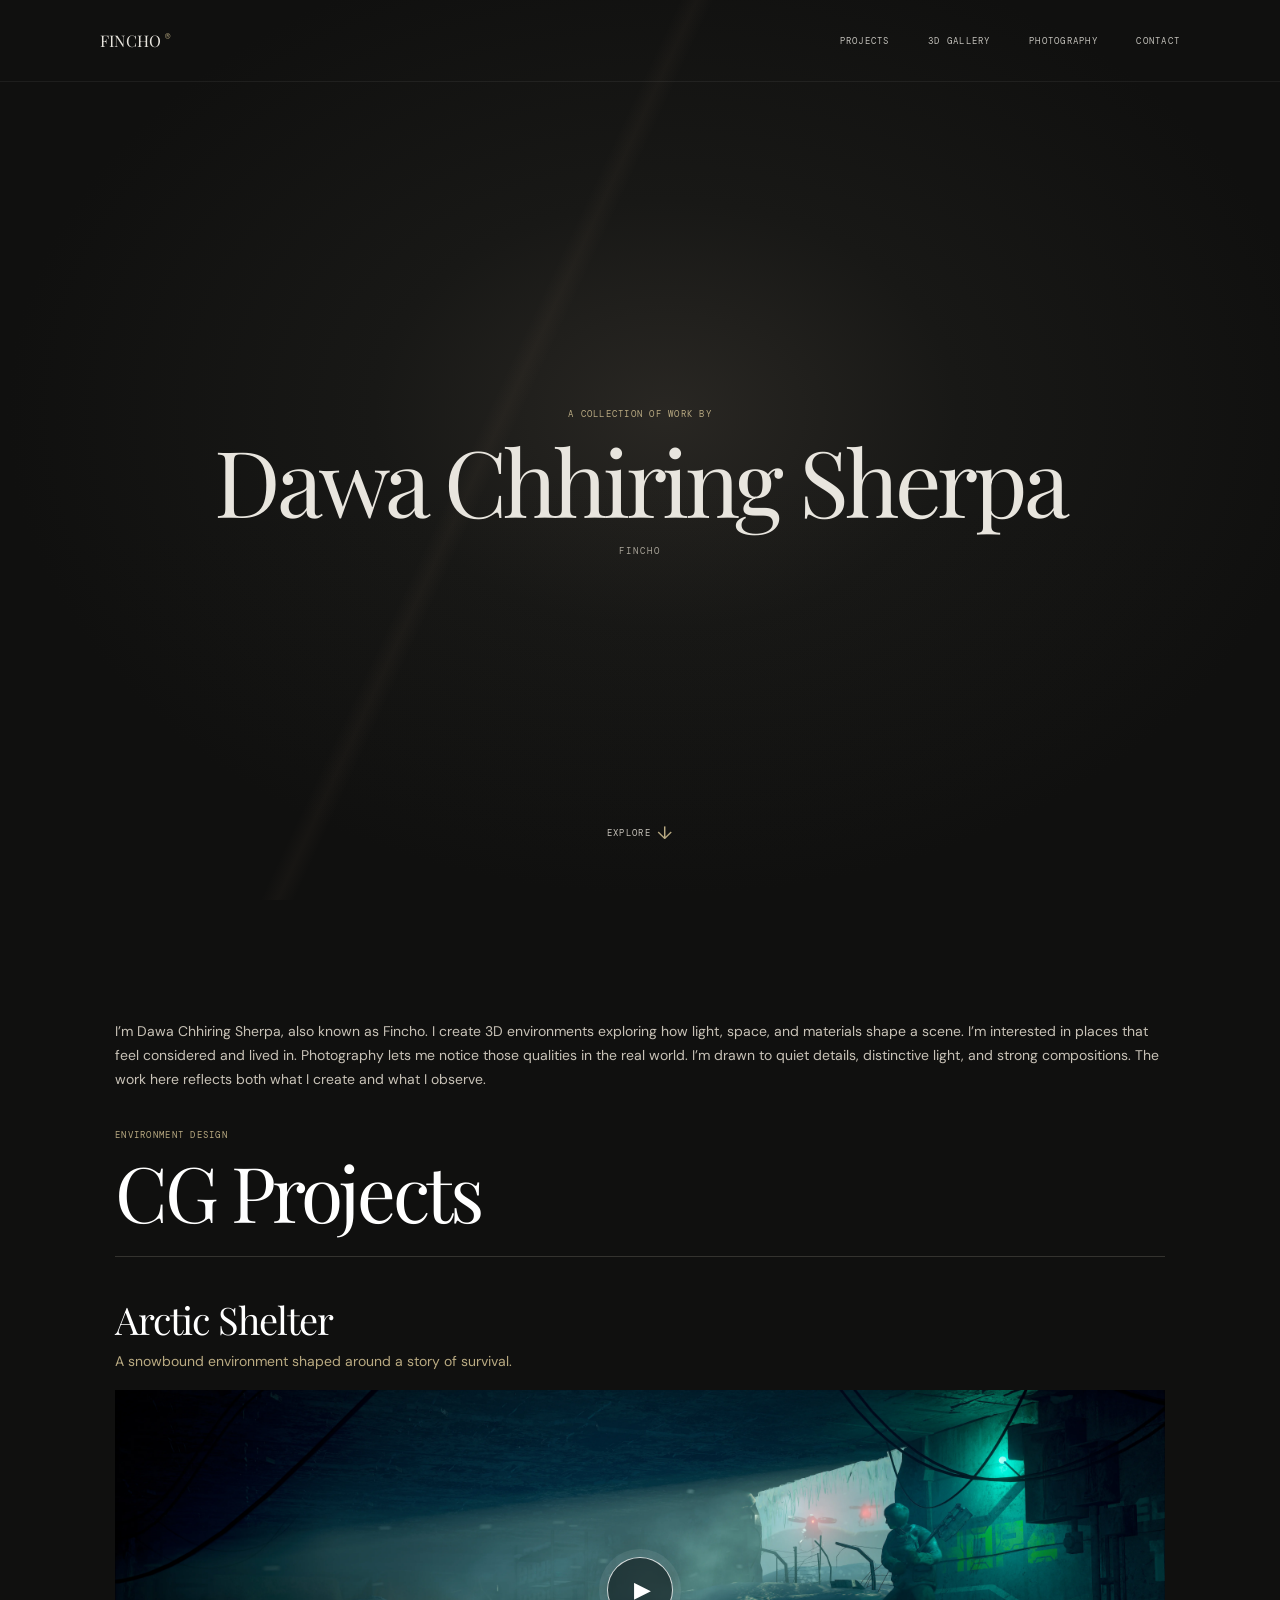
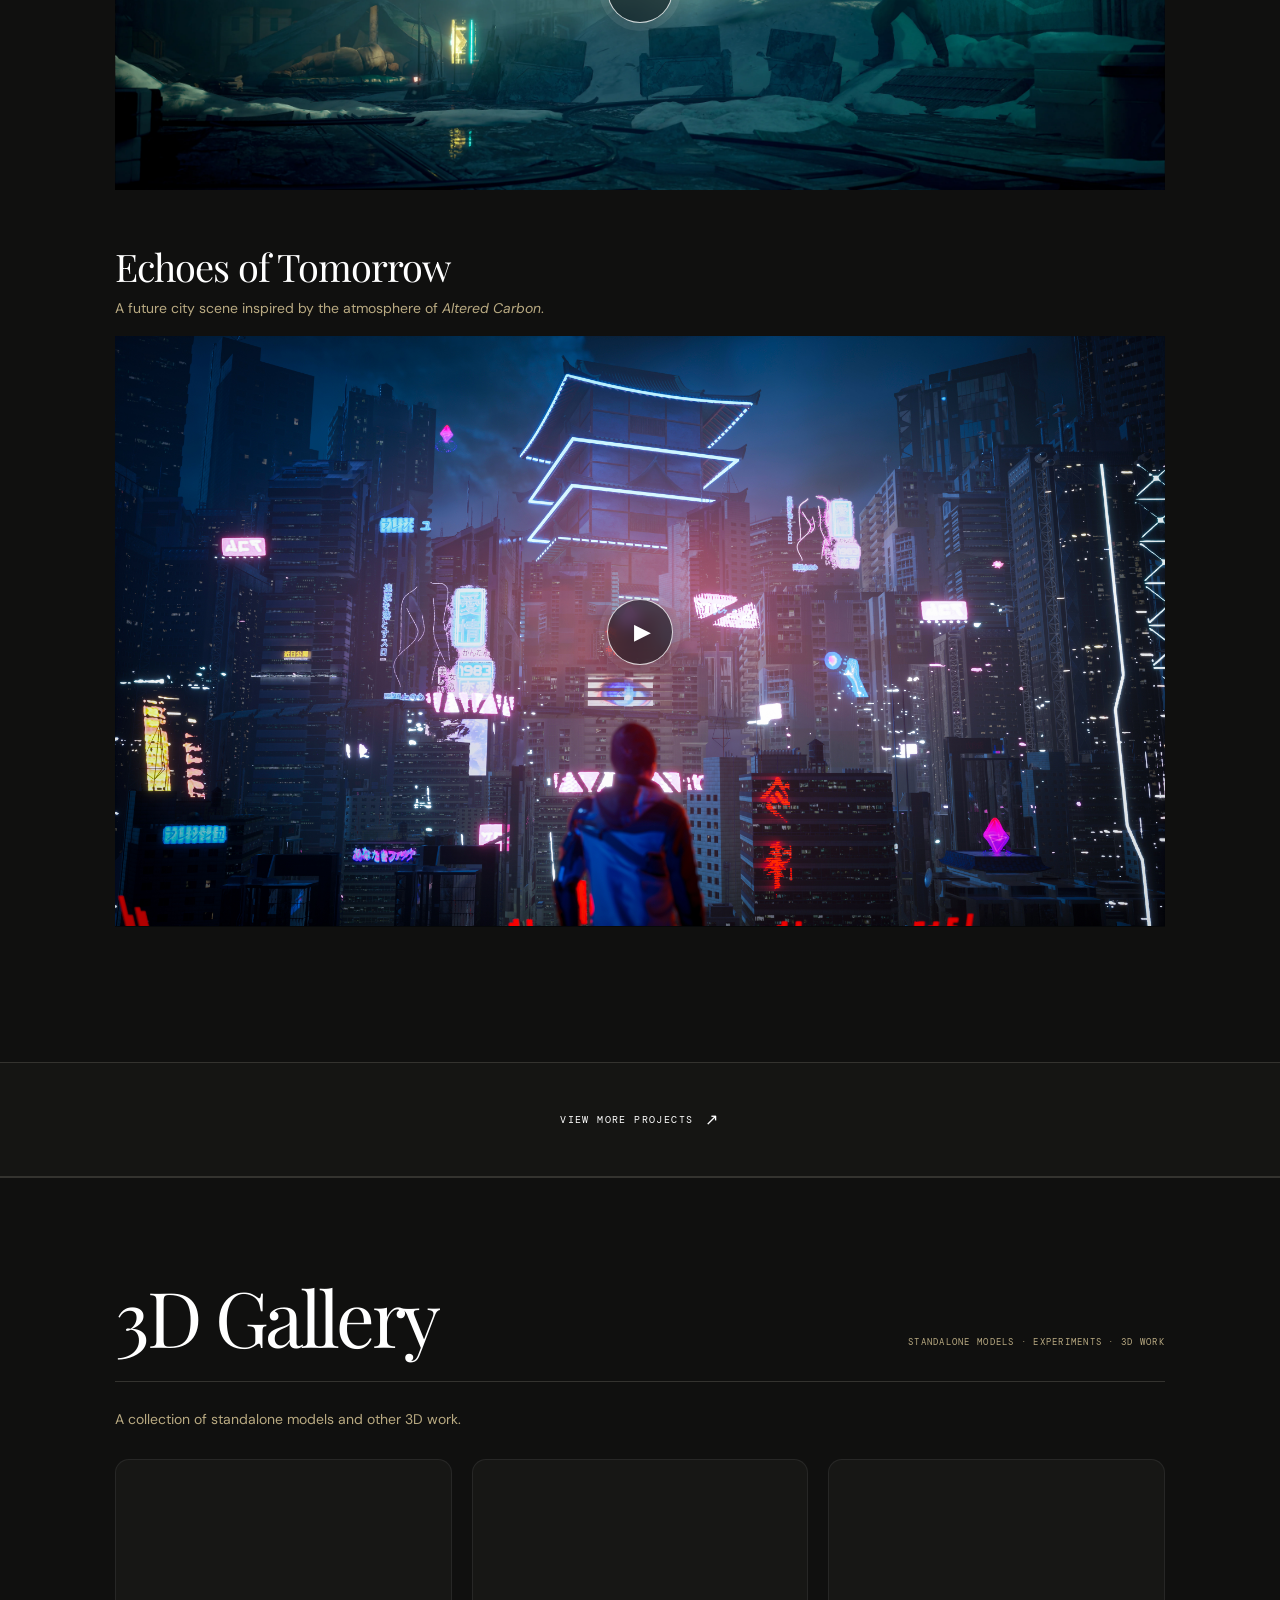
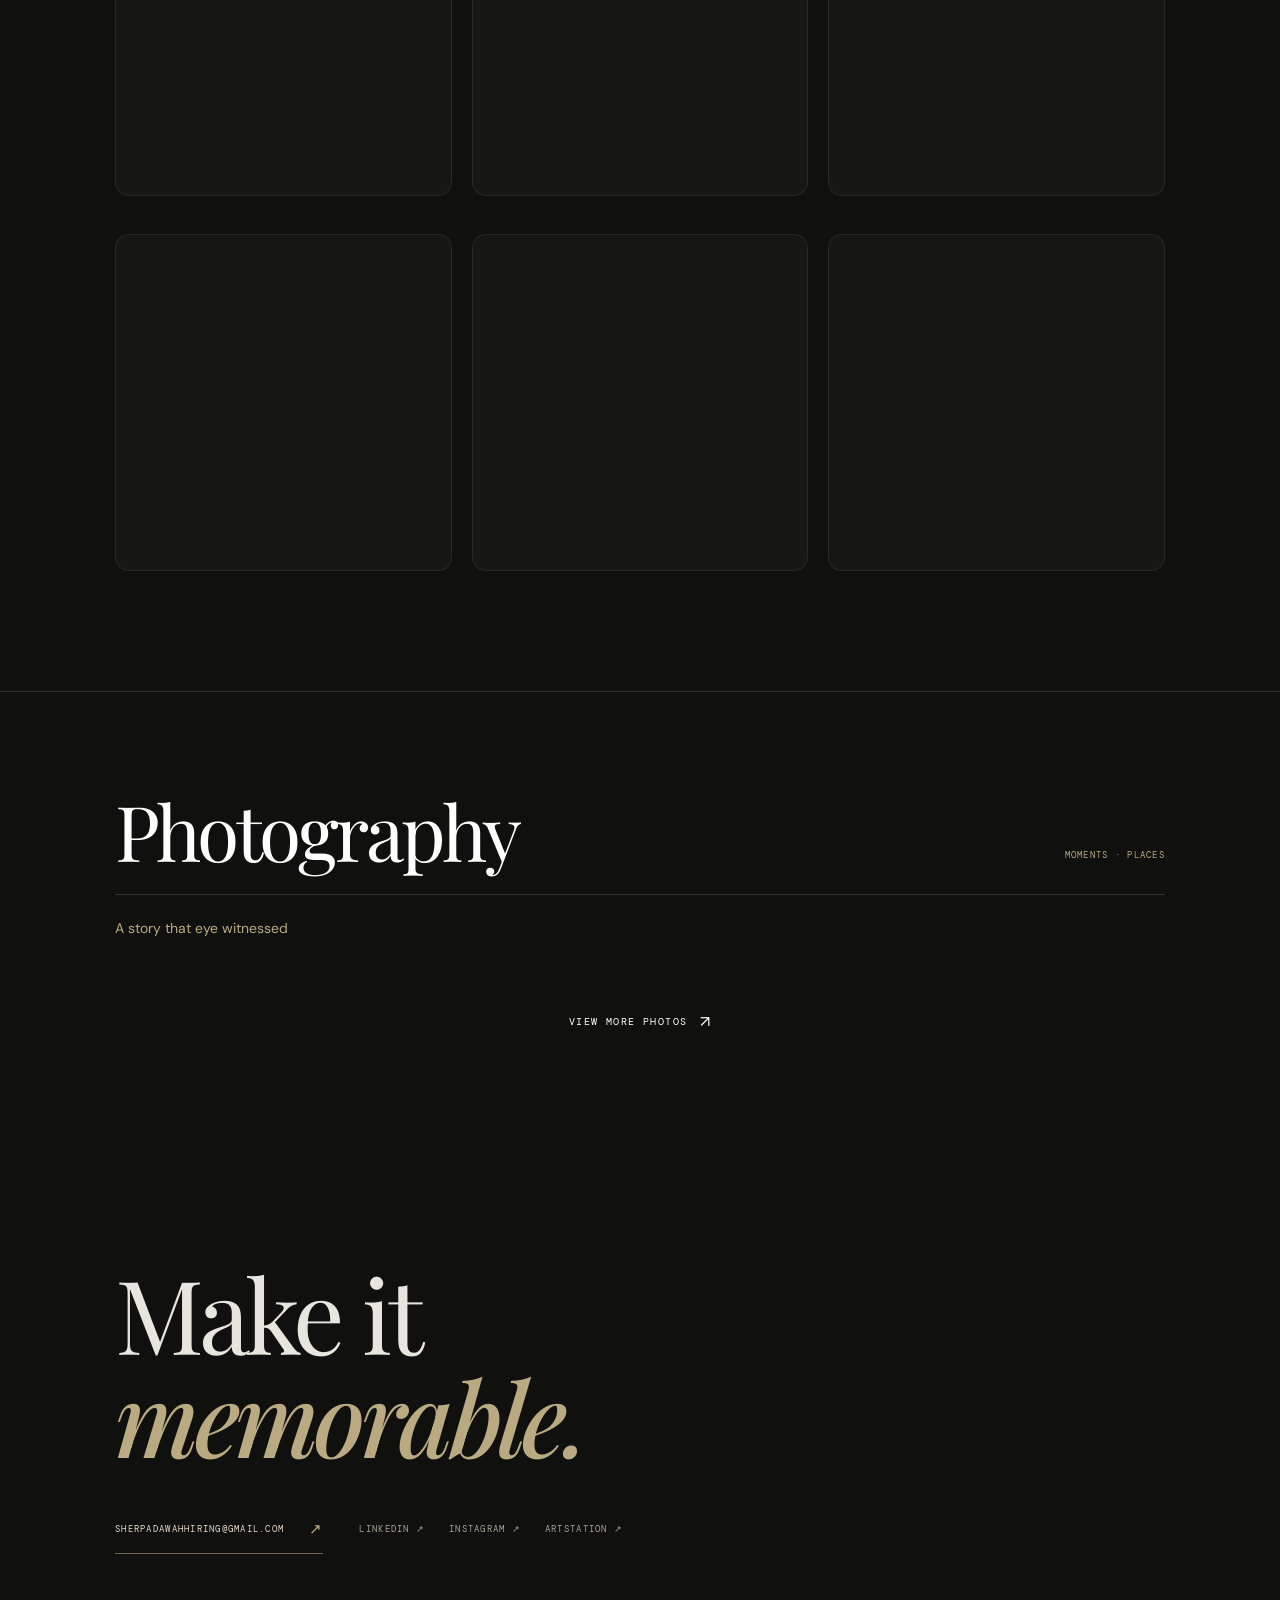
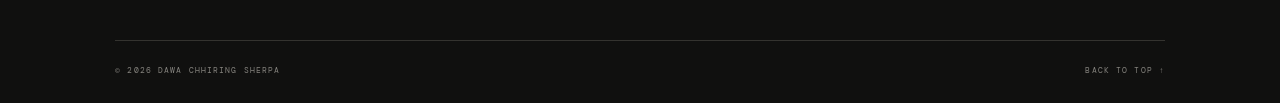
==== commit dcd210d4: "Replace London Eye gallery photo" ====
--- a/index.html
+++ b/index.html
@@ -89,7 +89,7 @@
       <p class="photography-intro">A story that eye witnessed</p>
       <div class="photography-grid" aria-label="Selected photographs">
         <figure class="photo-tile" hidden><button class="media-zoom" data-full-image="media/photo-flower.webp" data-image-alt="Bright yellow flowers among dark green leaves" aria-label="View photograph full screen"><img src="media/photo-flower.webp" alt="Bright yellow flowers among dark green leaves" loading="lazy" decoding="async"></button></figure>
-        <figure class="photo-tile" hidden><button class="media-zoom" data-full-image="media/photo-london-eye.webp" data-image-alt="The London Eye seen from across the river on a cloudy day" aria-label="View photograph full screen"><img src="media/photo-london-eye.webp" alt="The London Eye seen from across the river on a cloudy day" loading="lazy" decoding="async"></button></figure>
+        <figure class="photo-tile" hidden><button class="media-zoom" data-full-image="media/London Eye Over the Thames.png" data-image-alt="The London Eye rising above the Thames in daylight" aria-label="View photograph full screen"><img src="media/London Eye Over the Thames.png" alt="The London Eye rising above the Thames in daylight" loading="lazy" decoding="async"></button></figure>
         <figure class="photo-tile" hidden><button class="media-zoom" data-full-image="media/photo-cathedral.webp" data-image-alt="The tall vaulted interior of a Gothic cathedral" aria-label="View photograph full screen"><img src="media/photo-cathedral.webp" alt="The tall vaulted interior of a Gothic cathedral" loading="lazy" decoding="async"></button></figure>
         <figure class="photo-tile" hidden><button class="media-zoom" data-full-image="media/photo-city-at-night.webp" data-image-alt="The London skyline reflected on the river at night" aria-label="View photograph full screen"><img src="media/photo-city-at-night.webp" alt="The London skyline reflected on the river at night" loading="lazy" decoding="async"></button></figure>
         <figure class="photo-tile" hidden><button class="media-zoom" data-full-image="media/photo-highland-peak.webp" data-image-alt="A Highland mountain beneath a wide blue sky" aria-label="View photograph full screen"><img src="media/photo-highland-peak.webp" alt="A Highland mountain beneath a wide blue sky" loading="lazy" decoding="async"></button></figure>
